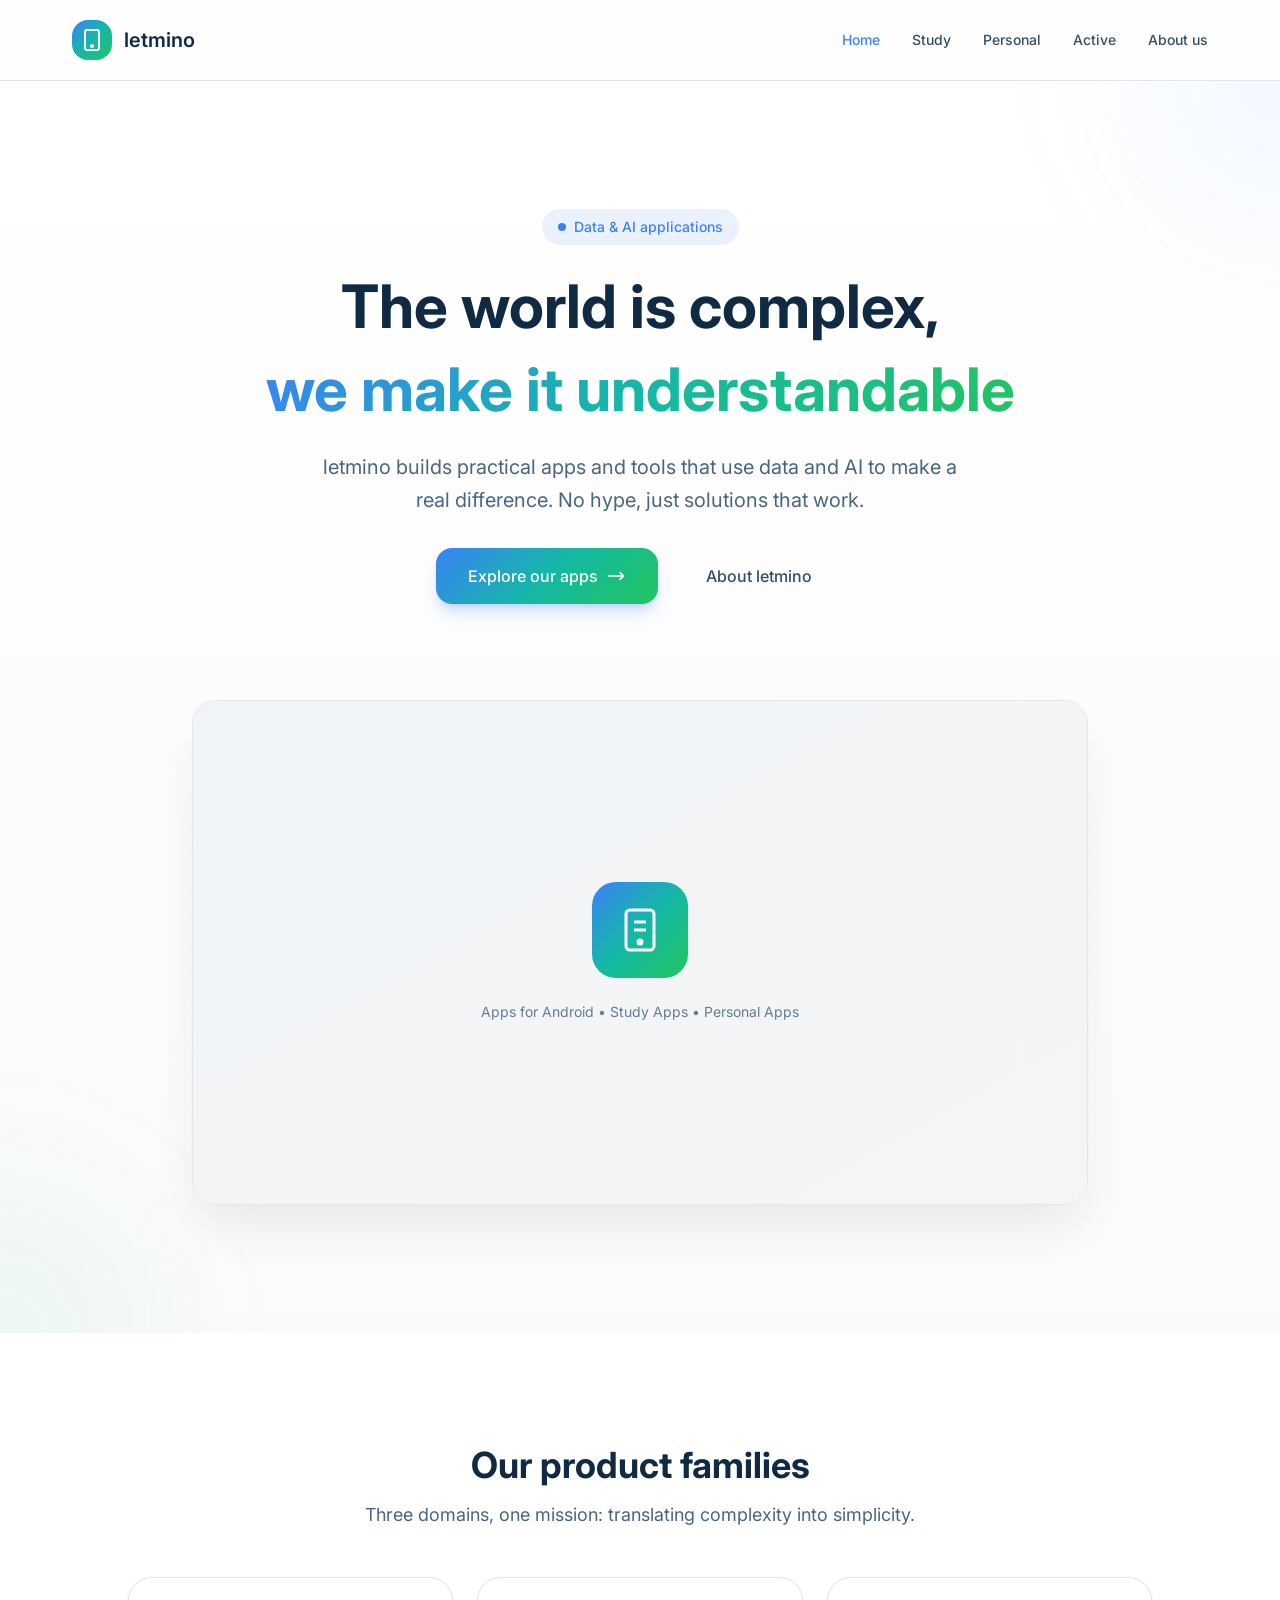
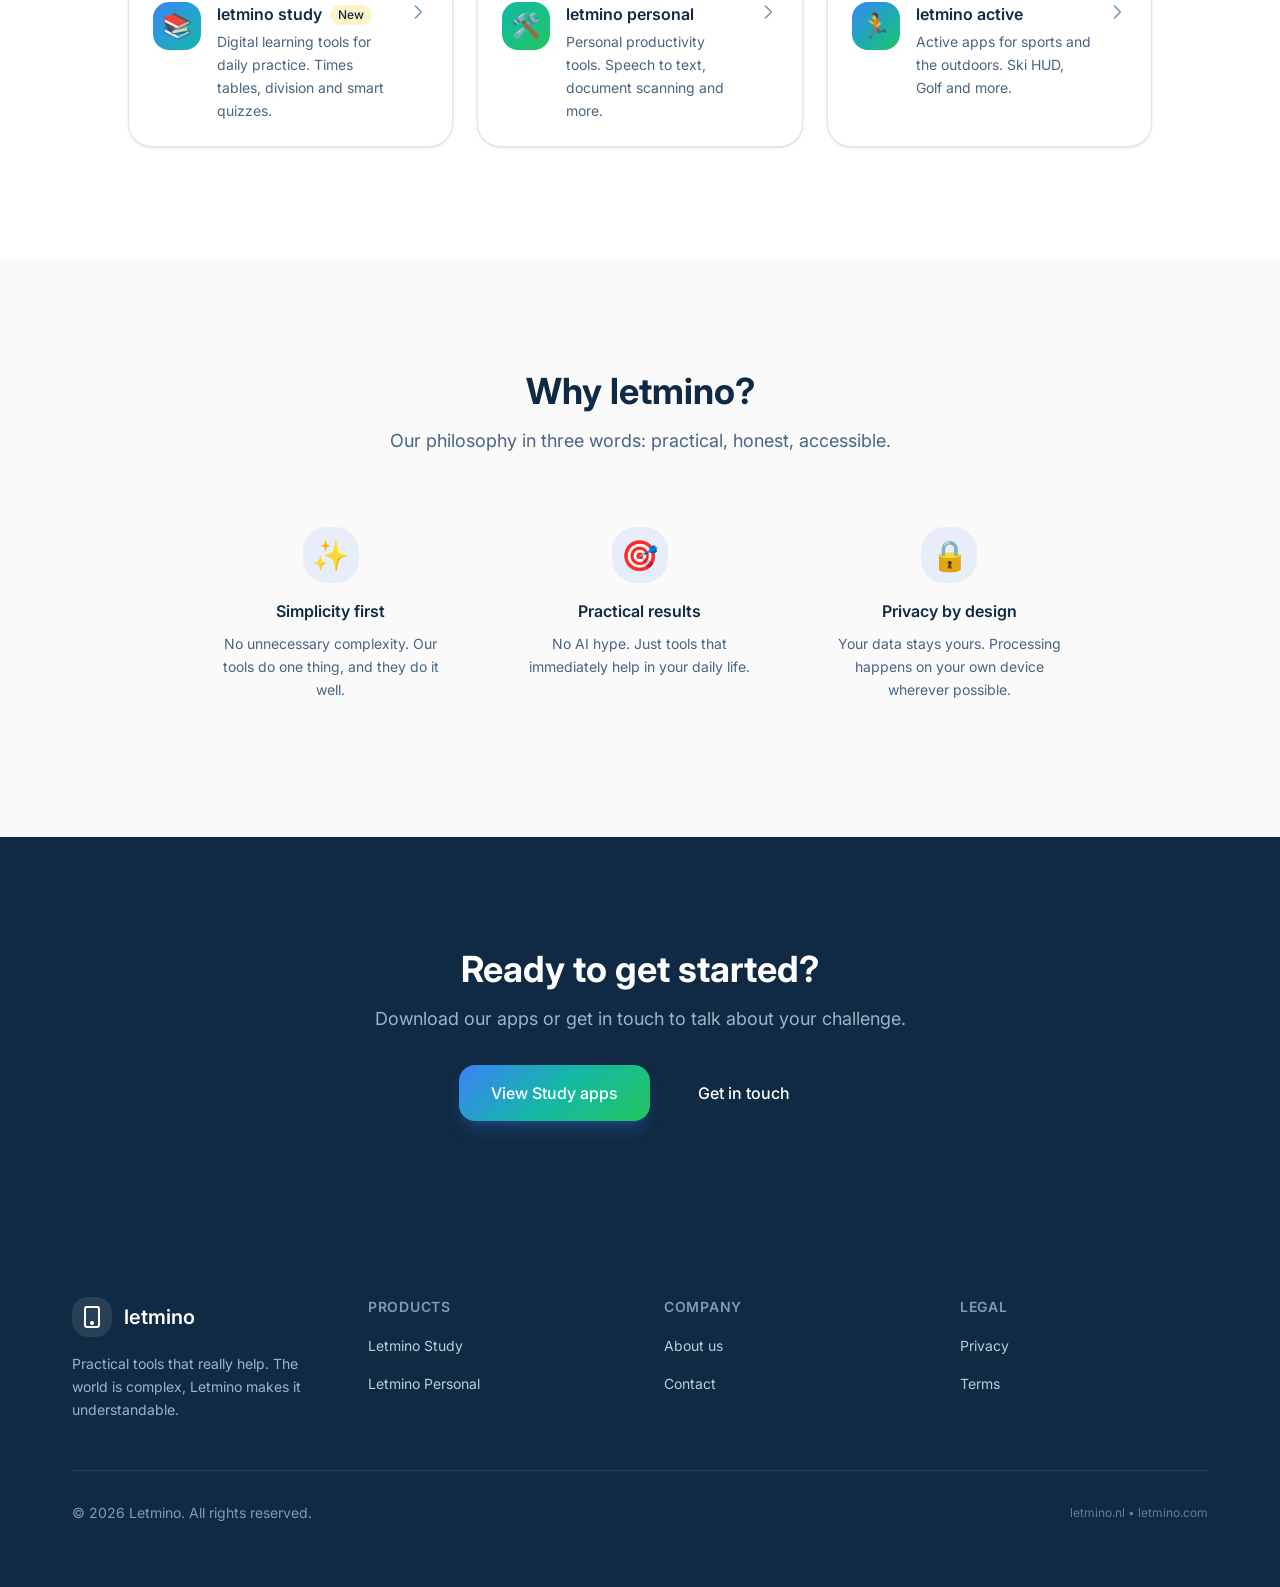
==== index.html @ ab0f2f7f "deploy: leensen/letmino_website_source@72ce4b20429590dd61e75087311b388561ba85cf" ====
<!DOCTYPE html><html lang="en"> <head><meta charset="UTF-8"><meta name="viewport" content="width=device-width, initial-scale=1.0"><link rel="icon" type="image/svg+xml" href="/favicon.svg"><link rel="canonical" href="http://www.letmino.com/"><!-- Taalvarianten: dezelfde paden bestaan op beide domeinen --><link rel="alternate" hreflang="nl" href="http://www.letmino.nl/"><link rel="alternate" hreflang="en" href="http://www.letmino.com/"><link rel="alternate" hreflang="x-default" href="http://www.letmino.com/"><!-- Primary Meta Tags --><title>Practical tools that really help | Letmino</title><meta name="title" content="Practical tools that really help | Letmino"><meta name="description" content="Letmino - Practical tools that really help. AI-powered apps."><!-- Open Graph / Facebook --><meta property="og:type" content="website"><meta property="og:url" content="http://www.letmino.com/"><meta property="og:title" content="Practical tools that really help | Letmino"><meta property="og:description" content="Letmino - Practical tools that really help. AI-powered apps."><!-- Twitter --><meta property="twitter:card" content="summary_large_image"><meta property="twitter:url" content="http://www.letmino.com/"><meta property="twitter:title" content="Practical tools that really help | Letmino"><meta property="twitter:description" content="Letmino - Practical tools that really help. AI-powered apps."><!-- Fonts --><link rel="preconnect" href="https://fonts.googleapis.com"><link rel="preconnect" href="https://fonts.gstatic.com" crossorigin><link href="https://fonts.googleapis.com/css2?family=Inter:wght@400;500;600;700&family=Plus+Jakarta+Sans:wght@500;600;700;800&display=swap" rel="stylesheet"><meta name="generator" content="Astro v5.16.7"><link rel="stylesheet" href="/_astro/about.BSc8B22b.css"></head> <body class="min-h-screen flex flex-col"> <header class="sticky top-0 z-50 bg-white/80 backdrop-blur-lg border-b border-neutral-200"> <div class="container-custom"> <nav class="flex items-center justify-between h-16 md:h-20"> <!-- Logo --> <a href="/" class="flex items-center gap-3 group"> <div class="w-10 h-10 rounded-xl bg-gradient-brand flex items-center justify-center"> <svg viewBox="0 0 24 24" class="w-6 h-6 text-white" fill="none" stroke="currentColor" stroke-width="2"> <rect x="5" y="2" width="14" height="20" rx="2"></rect> <circle cx="12" cy="18" r="1" fill="currentColor"></circle> </svg> </div> <span class="text-xl font-semibold text-navy-900 group-hover:text-accent-blue transition-colors">
letmino
</span> </a> <!-- Desktop Navigation --> <div class="hidden md:flex items-center gap-8"> <a href="/" class="text-sm font-medium transition-colors hover:text-accent-blue text-accent-blue"> Home </a><a href="/study" class="text-sm font-medium transition-colors hover:text-accent-blue text-navy-700"> Study </a><a href="/personal" class="text-sm font-medium transition-colors hover:text-accent-blue text-navy-700"> Personal </a><a href="/active" class="text-sm font-medium transition-colors hover:text-accent-blue text-navy-700"> Active </a><a href="/about" class="text-sm font-medium transition-colors hover:text-accent-blue text-navy-700"> About us </a> </div> <!-- Mobile Menu Button --> <button id="mobile-menu-btn" class="md:hidden p-2 rounded-lg hover:bg-neutral-100 transition-colors" aria-label="Open menu"> <svg class="w-6 h-6 text-navy-900" fill="none" stroke="currentColor" viewBox="0 0 24 24"> <path stroke-linecap="round" stroke-linejoin="round" stroke-width="2" d="M4 6h16M4 12h16M4 18h16"></path> </svg> </button> </nav> </div> <!-- Mobile Menu --> <div id="mobile-menu" class="hidden md:hidden border-t border-neutral-200 bg-white"> <div class="container-custom py-4 space-y-2"> <a href="/" class="block px-4 py-2 rounded-lg text-sm font-medium transition-colors hover:bg-neutral-100 text-accent-blue bg-accent-blue/5"> Home </a><a href="/study" class="block px-4 py-2 rounded-lg text-sm font-medium transition-colors hover:bg-neutral-100 text-navy-700"> Study </a><a href="/personal" class="block px-4 py-2 rounded-lg text-sm font-medium transition-colors hover:bg-neutral-100 text-navy-700"> Personal </a><a href="/active" class="block px-4 py-2 rounded-lg text-sm font-medium transition-colors hover:bg-neutral-100 text-navy-700"> Active </a><a href="/about" class="block px-4 py-2 rounded-lg text-sm font-medium transition-colors hover:bg-neutral-100 text-navy-700"> About us </a> </div> </div> </header> <script type="module">const e=document.getElementById("mobile-menu-btn"),n=document.getElementById("mobile-menu");e?.addEventListener("click",()=>{n?.classList.toggle("hidden")});</script> <main class="flex-1">   <section class="relative overflow-hidden bg-gradient-to-b from-white to-neutral-50"> <!-- Background decoration --> <div class="absolute inset-0 overflow-hidden"> <div class="absolute -top-40 -right-40 w-80 h-80 bg-accent-blue/5 rounded-full blur-3xl"></div> <div class="absolute -bottom-40 -left-40 w-80 h-80 bg-accent-green/5 rounded-full blur-3xl"></div> </div> <div class="container-custom relative py-20 md:py-32"> <div class="max-w-3xl mx-auto text-center"> <!-- Tagline --> <div class="inline-flex items-center gap-2 px-4 py-2 rounded-full bg-accent-blue/10 text-accent-blue text-sm font-medium mb-6"> <span class="w-2 h-2 rounded-full bg-accent-blue animate-pulse"></span> Data &amp; AI applications </div> <!-- Heading --> <h1 class="text-4xl md:text-5xl lg:text-6xl font-bold text-navy-900 mb-6 leading-tight"> The world is complex, <span class="text-gradient block mt-2">we make it understandable</span> </h1> <!-- Subheading --> <p class="text-lg md:text-xl text-navy-600 mb-8 max-w-2xl mx-auto leading-relaxed"> letmino builds practical apps and tools that use data and AI to make a real difference. No hype, just solutions that work. </p> <!-- CTA Buttons --> <div class="flex flex-col sm:flex-row items-center justify-center gap-4"> <a href="/study" class="inline-flex items-center justify-center font-medium rounded-xl transition-all duration-200 focus:outline-none focus:ring-2 focus:ring-offset-2 bg-gradient-brand text-white hover:opacity-90 focus:ring-accent-blue shadow-lg shadow-accent-blue/25 px-8 py-4 text-base gap-2 ">Explore our apps<svg class="w-5 h-5" fill="none" stroke="currentColor" viewBox="0 0 24 24"> <path stroke-linecap="round" stroke-linejoin="round" stroke-width="2" d="M17 8l4 4m0 0l-4 4m4-4H3"></path> </svg> </a> <a href="/about" class="inline-flex items-center justify-center font-medium rounded-xl transition-all duration-200 focus:outline-none focus:ring-2 focus:ring-offset-2 bg-transparent text-navy-700 hover:bg-neutral-100 focus:ring-navy-500 px-8 py-4 text-base gap-2 ">About letmino</a> </div> </div> <!-- Hero Visual --> <div class="mt-16 md:mt-24 max-w-4xl mx-auto"> <div class="relative bg-white rounded-3xl shadow-2xl shadow-navy-900/10 border border-neutral-200 overflow-hidden"> <div class="aspect-video bg-gradient-to-br from-navy-50 to-neutral-100 flex items-center justify-center"> <!-- Placeholder for hero image/animation --> <div class="text-center p-8"> <div class="w-24 h-24 mx-auto mb-6 rounded-3xl bg-gradient-brand flex items-center justify-center"> <svg viewBox="0 0 24 24" class="w-12 h-12 text-white" fill="none" stroke="currentColor" stroke-width="1.5"> <rect x="5" y="2" width="14" height="20" rx="2"></rect> <circle cx="12" cy="18" r="1" fill="currentColor"></circle> <path d="M9 8h6M9 12h6"></path> </svg> </div> <p class="text-navy-500 text-sm"> Apps for Android • Study Apps • Personal Apps </p> </div> </div> </div> </div> </div> </section>  <section class="py-20 md:py-28 bg-white"> <div class="container-custom"> <div class="text-center mb-12"> <h2 class="text-3xl md:text-4xl font-bold text-navy-900 mb-4"> Our product families </h2> <p class="text-lg text-navy-600 max-w-2xl mx-auto"> Three domains, one mission: translating complexity into simplicity. </p> </div> <div class="grid md:grid-cols-3 gap-6 max-w-5xl mx-auto"> <a href="/study" class="group block bg-white rounded-2xl p-6 shadow-sm border border-neutral-200 card-hover"> <div class="flex items-start gap-4"> <div class="w-12 h-12 rounded-xl bg-gradient-to-br from-accent-blue to-accent-teal flex items-center justify-center flex-shrink-0"> <span class="text-2xl">📚</span> </div> <div class="flex-1 min-w-0"> <div class="flex items-center gap-2 mb-1"> <h3 class="font-semibold text-navy-900 group-hover:text-accent-blue transition-colors"> letmino study </h3> <span class="px-2 py-0.5 text-xs font-medium rounded-full bg-warm-100 text-warm-600"> New </span> </div> <p class="text-sm text-navy-600 leading-relaxed"> Digital learning tools for daily practice. Times tables, division and smart quizzes. </p> </div> <svg class="w-5 h-5 text-navy-400 group-hover:text-accent-blue group-hover:translate-x-1 transition-all flex-shrink-0" fill="none" stroke="currentColor" viewBox="0 0 24 24"> <path stroke-linecap="round" stroke-linejoin="round" stroke-width="2" d="M9 5l7 7-7 7"></path> </svg> </div> </a><a href="/personal" class="group block bg-white rounded-2xl p-6 shadow-sm border border-neutral-200 card-hover"> <div class="flex items-start gap-4"> <div class="w-12 h-12 rounded-xl bg-gradient-to-br from-accent-teal to-accent-green flex items-center justify-center flex-shrink-0"> <span class="text-2xl">🛠️</span> </div> <div class="flex-1 min-w-0"> <div class="flex items-center gap-2 mb-1"> <h3 class="font-semibold text-navy-900 group-hover:text-accent-blue transition-colors"> letmino personal </h3>  </div> <p class="text-sm text-navy-600 leading-relaxed"> Personal productivity tools. Speech to text, document scanning and more. </p> </div> <svg class="w-5 h-5 text-navy-400 group-hover:text-accent-blue group-hover:translate-x-1 transition-all flex-shrink-0" fill="none" stroke="currentColor" viewBox="0 0 24 24"> <path stroke-linecap="round" stroke-linejoin="round" stroke-width="2" d="M9 5l7 7-7 7"></path> </svg> </div> </a><a href="/active" class="group block bg-white rounded-2xl p-6 shadow-sm border border-neutral-200 card-hover"> <div class="flex items-start gap-4"> <div class="w-12 h-12 rounded-xl bg-gradient-to-br from-accent-blue to-accent-green flex items-center justify-center flex-shrink-0"> <span class="text-2xl">🏃</span> </div> <div class="flex-1 min-w-0"> <div class="flex items-center gap-2 mb-1"> <h3 class="font-semibold text-navy-900 group-hover:text-accent-blue transition-colors"> letmino active </h3>  </div> <p class="text-sm text-navy-600 leading-relaxed"> Active apps for sports and the outdoors. Ski HUD, Golf and more. </p> </div> <svg class="w-5 h-5 text-navy-400 group-hover:text-accent-blue group-hover:translate-x-1 transition-all flex-shrink-0" fill="none" stroke="currentColor" viewBox="0 0 24 24"> <path stroke-linecap="round" stroke-linejoin="round" stroke-width="2" d="M9 5l7 7-7 7"></path> </svg> </div> </a> </div> </div> </section>  <section class="py-20 md:py-28 bg-neutral-50"> <div class="container-custom"> <div class="text-center mb-12"> <h2 class="text-3xl md:text-4xl font-bold text-navy-900 mb-4"> Why letmino? </h2> <p class="text-lg text-navy-600 max-w-2xl mx-auto"> Our philosophy in three words: practical, honest, accessible. </p> </div> <div class="grid md:grid-cols-3 gap-8 max-w-4xl mx-auto"> <div class="text-center p-6"> <div class="w-14 h-14 mx-auto mb-4 rounded-2xl bg-accent-blue/10 flex items-center justify-center"> <span class="text-3xl">✨</span> </div> <h3 class="font-semibold text-navy-900 mb-2">Simplicity first</h3> <p class="text-sm text-navy-600 leading-relaxed">No unnecessary complexity. Our tools do one thing, and they do it well.</p> </div><div class="text-center p-6"> <div class="w-14 h-14 mx-auto mb-4 rounded-2xl bg-accent-blue/10 flex items-center justify-center"> <span class="text-3xl">🎯</span> </div> <h3 class="font-semibold text-navy-900 mb-2">Practical results</h3> <p class="text-sm text-navy-600 leading-relaxed">No AI hype. Just tools that immediately help in your daily life.</p> </div><div class="text-center p-6"> <div class="w-14 h-14 mx-auto mb-4 rounded-2xl bg-accent-blue/10 flex items-center justify-center"> <span class="text-3xl">🔒</span> </div> <h3 class="font-semibold text-navy-900 mb-2">Privacy by design</h3> <p class="text-sm text-navy-600 leading-relaxed">Your data stays yours. Processing happens on your own device wherever possible.</p> </div> </div> </div> </section>  <section class="py-20 md:py-28 bg-navy-900"> <div class="container-custom text-center"> <h2 class="text-3xl md:text-4xl font-bold text-white mb-4"> Ready to get started? </h2> <p class="text-lg text-navy-300 mb-8 max-w-xl mx-auto"> Download our apps or get in touch to talk about your challenge. </p> <div class="flex flex-col sm:flex-row items-center justify-center gap-4"> <a href="/study" class="inline-flex items-center justify-center font-medium rounded-xl transition-all duration-200 focus:outline-none focus:ring-2 focus:ring-offset-2 bg-gradient-brand text-white hover:opacity-90 focus:ring-accent-blue shadow-lg shadow-accent-blue/25 px-8 py-4 text-base gap-2 ">View Study apps</a> <a href="/contact" class="inline-flex items-center justify-center font-medium rounded-xl transition-all duration-200 focus:outline-none focus:ring-2 focus:ring-offset-2 bg-transparent text-navy-700 hover:bg-neutral-100 focus:ring-navy-500 px-8 py-4 text-base gap-2 text-white hover:bg-white/10">Get in touch</a> </div> </div> </section>  </main> <footer class="bg-navy-900 text-white mt-auto"> <div class="container-custom py-16"> <div class="grid grid-cols-1 md:grid-cols-2 lg:grid-cols-4 gap-12"> <!-- Brand --> <div class="lg:col-span-1"> <a href="/" class="flex items-center gap-3 mb-4"> <div class="w-10 h-10 rounded-xl bg-white/10 flex items-center justify-center"> <svg viewBox="0 0 24 24" class="w-6 h-6 text-white" fill="none" stroke="currentColor" stroke-width="2"> <rect x="5" y="2" width="14" height="20" rx="2"></rect> <circle cx="12" cy="18" r="1" fill="currentColor"></circle> </svg> </div> <span class="text-xl font-semibold">letmino</span> </a> <p class="text-navy-300 text-sm leading-relaxed"> Practical tools that really help. The world is complex, Letmino makes it understandable. </p> </div> <!-- Products --> <div> <h3 class="font-semibold text-sm uppercase tracking-wider text-navy-400 mb-4"> Products </h3> <ul class="space-y-3"> <li> <a href="/study" class="text-navy-200 hover:text-white transition-colors text-sm"> Letmino Study </a> </li><li> <a href="/personal" class="text-navy-200 hover:text-white transition-colors text-sm"> Letmino Personal </a> </li> </ul> </div> <!-- Company --> <div> <h3 class="font-semibold text-sm uppercase tracking-wider text-navy-400 mb-4"> Company </h3> <ul class="space-y-3"> <li> <a href="/about" class="text-navy-200 hover:text-white transition-colors text-sm"> About us </a> </li><li> <a href="/contact" class="text-navy-200 hover:text-white transition-colors text-sm"> Contact </a> </li> </ul> </div> <!-- Legal --> <div> <h3 class="font-semibold text-sm uppercase tracking-wider text-navy-400 mb-4"> Legal </h3> <ul class="space-y-3"> <li> <a href="/privacy" class="text-navy-200 hover:text-white transition-colors text-sm"> Privacy </a> </li><li> <a href="/terms" class="text-navy-200 hover:text-white transition-colors text-sm"> Terms </a> </li> </ul> </div> </div> <!-- Bottom Bar --> <div class="mt-12 pt-8 border-t border-navy-800 flex flex-col md:flex-row justify-between items-center gap-4"> <p class="text-navy-400 text-sm">
© 2026 Letmino. All rights reserved. </p> <div class="flex items-center gap-4"> <span class="text-navy-500 text-xs">
letmino.nl • letmino.com
</span> </div> </div> </div> </footer> </body></html>
---- _astro/about.BSc8B22b.css ----
/*! tailwindcss v4.1.18 | MIT License | https://tailwindcss.com */@layer properties{@supports (((-webkit-hyphens:none)) and (not (margin-trim:inline))) or ((-moz-orient:inline) and (not (color:rgb(from red r g b)))){*,:before,:after,::backdrop{--tw-translate-x:0;--tw-translate-y:0;--tw-translate-z:0;--tw-space-y-reverse:0;--tw-border-style:solid;--tw-gradient-position:initial;--tw-gradient-from:#0000;--tw-gradient-via:#0000;--tw-gradient-to:#0000;--tw-gradient-stops:initial;--tw-gradient-via-stops:initial;--tw-gradient-from-position:0%;--tw-gradient-via-position:50%;--tw-gradient-to-position:100%;--tw-leading:initial;--tw-font-weight:initial;--tw-tracking:initial;--tw-shadow:0 0 #0000;--tw-shadow-color:initial;--tw-shadow-alpha:100%;--tw-inset-shadow:0 0 #0000;--tw-inset-shadow-color:initial;--tw-inset-shadow-alpha:100%;--tw-ring-color:initial;--tw-ring-shadow:0 0 #0000;--tw-inset-ring-color:initial;--tw-inset-ring-shadow:0 0 #0000;--tw-ring-inset:initial;--tw-ring-offset-width:0px;--tw-ring-offset-color:#fff;--tw-ring-offset-shadow:0 0 #0000;--tw-blur:initial;--tw-brightness:initial;--tw-contrast:initial;--tw-grayscale:initial;--tw-hue-rotate:initial;--tw-invert:initial;--tw-opacity:initial;--tw-saturate:initial;--tw-sepia:initial;--tw-drop-shadow:initial;--tw-drop-shadow-color:initial;--tw-drop-shadow-alpha:100%;--tw-drop-shadow-size:initial;--tw-backdrop-blur:initial;--tw-backdrop-brightness:initial;--tw-backdrop-contrast:initial;--tw-backdrop-grayscale:initial;--tw-backdrop-hue-rotate:initial;--tw-backdrop-invert:initial;--tw-backdrop-opacity:initial;--tw-backdrop-saturate:initial;--tw-backdrop-sepia:initial;--tw-duration:initial;--tw-scale-x:1;--tw-scale-y:1;--tw-scale-z:1}}}@layer theme{:root,:host{--font-sans:ui-sans-serif,system-ui,sans-serif,"Apple Color Emoji","Segoe UI Emoji","Segoe UI Symbol","Noto Color Emoji";--font-mono:ui-monospace,SFMono-Regular,Menlo,Monaco,Consolas,"Liberation Mono","Courier New",monospace;--color-green-100:oklch(96.2% .044 156.743);--color-green-500:oklch(72.3% .219 149.579);--color-green-700:oklch(52.7% .154 150.069);--color-purple-500:oklch(62.7% .265 303.9);--color-pink-500:oklch(65.6% .241 354.308);--color-neutral-50:#fafafa;--color-neutral-100:#f5f5f5;--color-neutral-200:#e5e5e5;--color-neutral-400:#a3a3a3;--color-neutral-600:#525252;--color-white:#fff;--spacing:.25rem;--container-xl:36rem;--container-2xl:42rem;--container-3xl:48rem;--container-4xl:56rem;--container-5xl:64rem;--text-xs:.75rem;--text-xs--line-height:calc(1/.75);--text-sm:.875rem;--text-sm--line-height:calc(1.25/.875);--text-base:1rem;--text-base--line-height: 1.5 ;--text-lg:1.125rem;--text-lg--line-height:calc(1.75/1.125);--text-xl:1.25rem;--text-xl--line-height:calc(1.75/1.25);--text-2xl:1.5rem;--text-2xl--line-height:calc(2/1.5);--text-3xl:1.875rem;--text-3xl--line-height: 1.2 ;--text-4xl:2.25rem;--text-4xl--line-height:calc(2.5/2.25);--text-5xl:3rem;--text-5xl--line-height:1;--text-6xl:3.75rem;--text-6xl--line-height:1;--font-weight-medium:500;--font-weight-semibold:600;--font-weight-bold:700;--tracking-wider:.05em;--leading-tight:1.25;--leading-relaxed:1.625;--radius-lg:.75rem;--radius-xl:1rem;--radius-2xl:1.5rem;--radius-3xl:1.5rem;--animate-pulse:pulse 2s cubic-bezier(.4,0,.6,1)infinite;--blur-sm:8px;--blur-lg:16px;--blur-3xl:64px;--aspect-video:16/9;--default-transition-duration:.15s;--default-transition-timing-function:cubic-bezier(.4,0,.2,1);--default-font-family:var(--font-sans);--default-mono-font-family:var(--font-mono);--color-navy-50:#f0f4f8;--color-navy-100:#d9e2ec;--color-navy-200:#bcccdc;--color-navy-300:#9fb3c8;--color-navy-400:#829ab1;--color-navy-500:#627d98;--color-navy-600:#486581;--color-navy-700:#334e68;--color-navy-800:#243b53;--color-navy-900:#102a43;--color-accent-blue:#3b82f6;--color-accent-teal:#14b8a6;--color-accent-green:#22c55e;--color-warm-100:#fef3c7;--color-warm-400:#fbbf24;--color-warm-500:#f59e0b;--font-family-sans:"Inter",-apple-system,BlinkMacSystemFont,"Segoe UI",Roboto,sans-serif;--radius-full:9999px}}@layer base{*,:after,:before,::backdrop{box-sizing:border-box;border:0 solid;margin:0;padding:0}::file-selector-button{box-sizing:border-box;border:0 solid;margin:0;padding:0}html,:host{-webkit-text-size-adjust:100%;tab-size:4;line-height:1.5;font-family:var(--default-font-family,ui-sans-serif,system-ui,sans-serif,"Apple Color Emoji","Segoe UI Emoji","Segoe UI Symbol","Noto Color Emoji");font-feature-settings:var(--default-font-feature-settings,normal);font-variation-settings:var(--default-font-variation-settings,normal);-webkit-tap-highlight-color:transparent}hr{height:0;color:inherit;border-top-width:1px}abbr:where([title]){-webkit-text-decoration:underline dotted;text-decoration:underline dotted}h1,h2,h3,h4,h5,h6{font-size:inherit;font-weight:inherit}a{color:inherit;-webkit-text-decoration:inherit;text-decoration:inherit}b,strong{font-weight:bolder}code,kbd,samp,pre{font-family:var(--default-mono-font-family,ui-monospace,SFMono-Regular,Menlo,Monaco,Consolas,"Liberation Mono","Courier New",monospace);font-feature-settings:var(--default-mono-font-feature-settings,normal);font-variation-settings:var(--default-mono-font-variation-settings,normal);font-size:1em}small{font-size:80%}sub,sup{vertical-align:baseline;font-size:75%;line-height:0;position:relative}sub{bottom:-.25em}sup{top:-.5em}table{text-indent:0;border-color:inherit;border-collapse:collapse}:-moz-focusring{outline:auto}progress{vertical-align:baseline}summary{display:list-item}ol,ul,menu{list-style:none}img,svg,video,canvas,audio,iframe,embed,object{vertical-align:middle;display:block}img,video{max-width:100%;height:auto}button,input,select,optgroup,textarea{font:inherit;font-feature-settings:inherit;font-variation-settings:inherit;letter-spacing:inherit;color:inherit;opacity:1;background-color:#0000;border-radius:0}::file-selector-button{font:inherit;font-feature-settings:inherit;font-variation-settings:inherit;letter-spacing:inherit;color:inherit;opacity:1;background-color:#0000;border-radius:0}:where(select:is([multiple],[size])) optgroup{font-weight:bolder}:where(select:is([multiple],[size])) optgroup option{padding-inline-start:20px}::file-selector-button{margin-inline-end:4px}::placeholder{opacity:1}@supports (not ((-webkit-appearance:-apple-pay-button))) or (contain-intrinsic-size:1px){::placeholder{color:currentColor}@supports (color:color-mix(in lab,red,red)){::placeholder{color:color-mix(in oklab,currentcolor 50%,transparent)}}}textarea{resize:vertical}::-webkit-search-decoration{-webkit-appearance:none}::-webkit-date-and-time-value{min-height:1lh;text-align:inherit}::-webkit-datetime-edit{display:inline-flex}::-webkit-datetime-edit-fields-wrapper{padding:0}::-webkit-datetime-edit{padding-block:0}::-webkit-datetime-edit-year-field{padding-block:0}::-webkit-datetime-edit-month-field{padding-block:0}::-webkit-datetime-edit-day-field{padding-block:0}::-webkit-datetime-edit-hour-field{padding-block:0}::-webkit-datetime-edit-minute-field{padding-block:0}::-webkit-datetime-edit-second-field{padding-block:0}::-webkit-datetime-edit-millisecond-field{padding-block:0}::-webkit-datetime-edit-meridiem-field{padding-block:0}::-webkit-calendar-picker-indicator{line-height:1}:-moz-ui-invalid{box-shadow:none}button,input:where([type=button],[type=reset],[type=submit]){appearance:button}::file-selector-button{appearance:button}::-webkit-inner-spin-button{height:auto}::-webkit-outer-spin-button{height:auto}[hidden]:where(:not([hidden=until-found])){display:none!important}}@layer components;@layer utilities{.absolute{position:absolute}.relative{position:relative}.static{position:static}.sticky{position:sticky}.inset-0{inset:calc(var(--spacing)*0)}.-top-40{top:calc(var(--spacing)*-40)}.top-0{top:calc(var(--spacing)*0)}.-right-40{right:calc(var(--spacing)*-40)}.right-0{right:calc(var(--spacing)*0)}.-bottom-40{bottom:calc(var(--spacing)*-40)}.-left-40{left:calc(var(--spacing)*-40)}.z-50{z-index:50}.mx-auto{margin-inline:auto}.my-8{margin-block:calc(var(--spacing)*8)}.mt-0\.5{margin-top:calc(var(--spacing)*.5)}.mt-2{margin-top:calc(var(--spacing)*2)}.mt-4{margin-top:calc(var(--spacing)*4)}.mt-6{margin-top:calc(var(--spacing)*6)}.mt-8{margin-top:calc(var(--spacing)*8)}.mt-12{margin-top:calc(var(--spacing)*12)}.mt-16{margin-top:calc(var(--spacing)*16)}.mt-auto{margin-top:auto}.mb-1{margin-bottom:calc(var(--spacing)*1)}.mb-2{margin-bottom:calc(var(--spacing)*2)}.mb-3{margin-bottom:calc(var(--spacing)*3)}.mb-4{margin-bottom:calc(var(--spacing)*4)}.mb-6{margin-bottom:calc(var(--spacing)*6)}.mb-8{margin-bottom:calc(var(--spacing)*8)}.mb-12{margin-bottom:calc(var(--spacing)*12)}.mb-16{margin-bottom:calc(var(--spacing)*16)}.block{display:block}.flex{display:flex}.grid{display:grid}.hidden{display:none}.inline{display:inline}.inline-flex{display:inline-flex}.aspect-video{aspect-ratio:var(--aspect-video)}.h-1\.5{height:calc(var(--spacing)*1.5)}.h-2{height:calc(var(--spacing)*2)}.h-5{height:calc(var(--spacing)*5)}.h-6{height:calc(var(--spacing)*6)}.h-10{height:calc(var(--spacing)*10)}.h-12{height:calc(var(--spacing)*12)}.h-14{height:calc(var(--spacing)*14)}.h-16{height:calc(var(--spacing)*16)}.h-24{height:calc(var(--spacing)*24)}.h-80{height:calc(var(--spacing)*80)}.h-full{height:100%}.min-h-screen{min-height:100vh}.w-0\.5{width:calc(var(--spacing)*.5)}.w-1\.5{width:calc(var(--spacing)*1.5)}.w-1\/2{width:50%}.w-2{width:calc(var(--spacing)*2)}.w-5{width:calc(var(--spacing)*5)}.w-6{width:calc(var(--spacing)*6)}.w-10{width:calc(var(--spacing)*10)}.w-12{width:calc(var(--spacing)*12)}.w-14{width:calc(var(--spacing)*14)}.w-16{width:calc(var(--spacing)*16)}.w-24{width:calc(var(--spacing)*24)}.w-80{width:calc(var(--spacing)*80)}.w-full{width:100%}.max-w-2xl{max-width:var(--container-2xl)}.max-w-3xl{max-width:var(--container-3xl)}.max-w-4xl{max-width:var(--container-4xl)}.max-w-5xl{max-width:var(--container-5xl)}.max-w-xl{max-width:var(--container-xl)}.min-w-0{min-width:calc(var(--spacing)*0)}.flex-1{flex:1}.flex-shrink-0{flex-shrink:0}.translate-x-1\/2{--tw-translate-x: 50% ;translate:var(--tw-translate-x)var(--tw-translate-y)}.animate-pulse{animation:var(--animate-pulse)}.cursor-pointer{cursor:pointer}.list-disc{list-style-type:disc}.list-none{list-style-type:none}.grid-cols-1{grid-template-columns:repeat(1,minmax(0,1fr))}.flex-col{flex-direction:column}.flex-wrap{flex-wrap:wrap}.items-center{align-items:center}.items-start{align-items:flex-start}.justify-between{justify-content:space-between}.justify-center{justify-content:center}.gap-1\.5{gap:calc(var(--spacing)*1.5)}.gap-2{gap:calc(var(--spacing)*2)}.gap-3{gap:calc(var(--spacing)*3)}.gap-4{gap:calc(var(--spacing)*4)}.gap-6{gap:calc(var(--spacing)*6)}.gap-8{gap:calc(var(--spacing)*8)}.gap-12{gap:calc(var(--spacing)*12)}:where(.space-y-2>:not(:last-child)){--tw-space-y-reverse:0;margin-block-start:calc(calc(var(--spacing)*2)*var(--tw-space-y-reverse));margin-block-end:calc(calc(var(--spacing)*2)*calc(1 - var(--tw-space-y-reverse)))}:where(.space-y-3>:not(:last-child)){--tw-space-y-reverse:0;margin-block-start:calc(calc(var(--spacing)*3)*var(--tw-space-y-reverse));margin-block-end:calc(calc(var(--spacing)*3)*calc(1 - var(--tw-space-y-reverse)))}:where(.space-y-4>:not(:last-child)){--tw-space-y-reverse:0;margin-block-start:calc(calc(var(--spacing)*4)*var(--tw-space-y-reverse));margin-block-end:calc(calc(var(--spacing)*4)*calc(1 - var(--tw-space-y-reverse)))}:where(.space-y-8>:not(:last-child)){--tw-space-y-reverse:0;margin-block-start:calc(calc(var(--spacing)*8)*var(--tw-space-y-reverse));margin-block-end:calc(calc(var(--spacing)*8)*calc(1 - var(--tw-space-y-reverse)))}.overflow-hidden{overflow:hidden}.rounded-2xl{border-radius:var(--radius-2xl)}.rounded-3xl{border-radius:var(--radius-3xl)}.rounded-full{border-radius:var(--radius-full)}.rounded-lg{border-radius:var(--radius-lg)}.rounded-xl{border-radius:var(--radius-xl)}.border{border-style:var(--tw-border-style);border-width:1px}.border-t{border-top-style:var(--tw-border-style);border-top-width:1px}.border-b{border-bottom-style:var(--tw-border-style);border-bottom-width:1px}.border-l-4{border-left-style:var(--tw-border-style);border-left-width:4px}.border-accent-blue{border-color:var(--color-accent-blue)}.border-navy-700{border-color:var(--color-navy-700)}.border-navy-800{border-color:var(--color-navy-800)}.border-neutral-200{border-color:var(--color-neutral-200)}.bg-accent-blue{background-color:var(--color-accent-blue)}.bg-accent-blue\/5{background-color:#3b82f60d}@supports (color:color-mix(in lab,red,red)){.bg-accent-blue\/5{background-color:color-mix(in oklab,var(--color-accent-blue)5%,transparent)}}.bg-accent-blue\/10{background-color:#3b82f61a}@supports (color:color-mix(in lab,red,red)){.bg-accent-blue\/10{background-color:color-mix(in oklab,var(--color-accent-blue)10%,transparent)}}.bg-accent-green\/5{background-color:#22c55e0d}@supports (color:color-mix(in lab,red,red)){.bg-accent-green\/5{background-color:color-mix(in oklab,var(--color-accent-green)5%,transparent)}}.bg-accent-green\/10{background-color:#22c55e1a}@supports (color:color-mix(in lab,red,red)){.bg-accent-green\/10{background-color:color-mix(in oklab,var(--color-accent-green)10%,transparent)}}.bg-accent-teal\/10{background-color:#14b8a61a}@supports (color:color-mix(in lab,red,red)){.bg-accent-teal\/10{background-color:color-mix(in oklab,var(--color-accent-teal)10%,transparent)}}.bg-green-100{background-color:var(--color-green-100)}.bg-green-500{background-color:var(--color-green-500)}.bg-navy-50{background-color:var(--color-navy-50)}.bg-navy-300{background-color:var(--color-navy-300)}.bg-navy-700{background-color:var(--color-navy-700)}.bg-navy-800\/50{background-color:#243b5380}@supports (color:color-mix(in lab,red,red)){.bg-navy-800\/50{background-color:color-mix(in oklab,var(--color-navy-800)50%,transparent)}}.bg-navy-900{background-color:var(--color-navy-900)}.bg-neutral-50{background-color:var(--color-neutral-50)}.bg-neutral-100{background-color:var(--color-neutral-100)}.bg-neutral-200{background-color:var(--color-neutral-200)}.bg-neutral-400{background-color:var(--color-neutral-400)}.bg-transparent{background-color:#0000}.bg-warm-100{background-color:var(--color-warm-100)}.bg-warm-500{background-color:var(--color-warm-500)}.bg-white{background-color:var(--color-white)}.bg-white\/10{background-color:#ffffff1a}@supports (color:color-mix(in lab,red,red)){.bg-white\/10{background-color:color-mix(in oklab,var(--color-white)10%,transparent)}}.bg-white\/80{background-color:#fffc}@supports (color:color-mix(in lab,red,red)){.bg-white\/80{background-color:color-mix(in oklab,var(--color-white)80%,transparent)}}.bg-gradient-to-b{--tw-gradient-position:to bottom in oklab;background-image:linear-gradient(var(--tw-gradient-stops))}.bg-gradient-to-br{--tw-gradient-position:to bottom right in oklab;background-image:linear-gradient(var(--tw-gradient-stops))}.from-accent-blue{--tw-gradient-from:var(--color-accent-blue);--tw-gradient-stops:var(--tw-gradient-via-stops,var(--tw-gradient-position),var(--tw-gradient-from)var(--tw-gradient-from-position),var(--tw-gradient-to)var(--tw-gradient-to-position))}.from-accent-blue\/5{--tw-gradient-from:#3b82f60d}@supports (color:color-mix(in lab,red,red)){.from-accent-blue\/5{--tw-gradient-from:color-mix(in oklab,var(--color-accent-blue)5%,transparent)}}.from-accent-blue\/5{--tw-gradient-stops:var(--tw-gradient-via-stops,var(--tw-gradient-position),var(--tw-gradient-from)var(--tw-gradient-from-position),var(--tw-gradient-to)var(--tw-gradient-to-position))}.from-accent-teal{--tw-gradient-from:var(--color-accent-teal);--tw-gradient-stops:var(--tw-gradient-via-stops,var(--tw-gradient-position),var(--tw-gradient-from)var(--tw-gradient-from-position),var(--tw-gradient-to)var(--tw-gradient-to-position))}.from-accent-teal\/5{--tw-gradient-from:#14b8a60d}@supports (color:color-mix(in lab,red,red)){.from-accent-teal\/5{--tw-gradient-from:color-mix(in oklab,var(--color-accent-teal)5%,transparent)}}.from-accent-teal\/5{--tw-gradient-stops:var(--tw-gradient-via-stops,var(--tw-gradient-position),var(--tw-gradient-from)var(--tw-gradient-from-position),var(--tw-gradient-to)var(--tw-gradient-to-position))}.from-navy-50{--tw-gradient-from:var(--color-navy-50);--tw-gradient-stops:var(--tw-gradient-via-stops,var(--tw-gradient-position),var(--tw-gradient-from)var(--tw-gradient-from-position),var(--tw-gradient-to)var(--tw-gradient-to-position))}.from-navy-900{--tw-gradient-from:var(--color-navy-900);--tw-gradient-stops:var(--tw-gradient-via-stops,var(--tw-gradient-position),var(--tw-gradient-from)var(--tw-gradient-from-position),var(--tw-gradient-to)var(--tw-gradient-to-position))}.from-purple-500{--tw-gradient-from:var(--color-purple-500);--tw-gradient-stops:var(--tw-gradient-via-stops,var(--tw-gradient-position),var(--tw-gradient-from)var(--tw-gradient-from-position),var(--tw-gradient-to)var(--tw-gradient-to-position))}.from-warm-400{--tw-gradient-from:var(--color-warm-400);--tw-gradient-stops:var(--tw-gradient-via-stops,var(--tw-gradient-position),var(--tw-gradient-from)var(--tw-gradient-from-position),var(--tw-gradient-to)var(--tw-gradient-to-position))}.from-white{--tw-gradient-from:var(--color-white);--tw-gradient-stops:var(--tw-gradient-via-stops,var(--tw-gradient-position),var(--tw-gradient-from)var(--tw-gradient-from-position),var(--tw-gradient-to)var(--tw-gradient-to-position))}.to-accent-green{--tw-gradient-to:var(--color-accent-green);--tw-gradient-stops:var(--tw-gradient-via-stops,var(--tw-gradient-position),var(--tw-gradient-from)var(--tw-gradient-from-position),var(--tw-gradient-to)var(--tw-gradient-to-position))}.to-accent-green\/5{--tw-gradient-to:#22c55e0d}@supports (color:color-mix(in lab,red,red)){.to-accent-green\/5{--tw-gradient-to:color-mix(in oklab,var(--color-accent-green)5%,transparent)}}.to-accent-green\/5{--tw-gradient-stops:var(--tw-gradient-via-stops,var(--tw-gradient-position),var(--tw-gradient-from)var(--tw-gradient-from-position),var(--tw-gradient-to)var(--tw-gradient-to-position))}.to-accent-teal{--tw-gradient-to:var(--color-accent-teal);--tw-gradient-stops:var(--tw-gradient-via-stops,var(--tw-gradient-position),var(--tw-gradient-from)var(--tw-gradient-from-position),var(--tw-gradient-to)var(--tw-gradient-to-position))}.to-accent-teal\/5{--tw-gradient-to:#14b8a60d}@supports (color:color-mix(in lab,red,red)){.to-accent-teal\/5{--tw-gradient-to:color-mix(in oklab,var(--color-accent-teal)5%,transparent)}}.to-accent-teal\/5{--tw-gradient-stops:var(--tw-gradient-via-stops,var(--tw-gradient-position),var(--tw-gradient-from)var(--tw-gradient-from-position),var(--tw-gradient-to)var(--tw-gradient-to-position))}.to-navy-800{--tw-gradient-to:var(--color-navy-800);--tw-gradient-stops:var(--tw-gradient-via-stops,var(--tw-gradient-position),var(--tw-gradient-from)var(--tw-gradient-from-position),var(--tw-gradient-to)var(--tw-gradient-to-position))}.to-neutral-50{--tw-gradient-to:var(--color-neutral-50);--tw-gradient-stops:var(--tw-gradient-via-stops,var(--tw-gradient-position),var(--tw-gradient-from)var(--tw-gradient-from-position),var(--tw-gradient-to)var(--tw-gradient-to-position))}.to-neutral-100{--tw-gradient-to:var(--color-neutral-100);--tw-gradient-stops:var(--tw-gradient-via-stops,var(--tw-gradient-position),var(--tw-gradient-from)var(--tw-gradient-from-position),var(--tw-gradient-to)var(--tw-gradient-to-position))}.to-pink-500{--tw-gradient-to:var(--color-pink-500);--tw-gradient-stops:var(--tw-gradient-via-stops,var(--tw-gradient-position),var(--tw-gradient-from)var(--tw-gradient-from-position),var(--tw-gradient-to)var(--tw-gradient-to-position))}.to-warm-500{--tw-gradient-to:var(--color-warm-500);--tw-gradient-stops:var(--tw-gradient-via-stops,var(--tw-gradient-position),var(--tw-gradient-from)var(--tw-gradient-from-position),var(--tw-gradient-to)var(--tw-gradient-to-position))}.to-white{--tw-gradient-to:var(--color-white);--tw-gradient-stops:var(--tw-gradient-via-stops,var(--tw-gradient-position),var(--tw-gradient-from)var(--tw-gradient-from-position),var(--tw-gradient-to)var(--tw-gradient-to-position))}.object-cover{object-fit:cover}.p-2{padding:calc(var(--spacing)*2)}.p-4{padding:calc(var(--spacing)*4)}.p-6{padding:calc(var(--spacing)*6)}.p-8{padding:calc(var(--spacing)*8)}.px-2{padding-inline:calc(var(--spacing)*2)}.px-3{padding-inline:calc(var(--spacing)*3)}.px-4{padding-inline:calc(var(--spacing)*4)}.px-6{padding-inline:calc(var(--spacing)*6)}.px-8{padding-inline:calc(var(--spacing)*8)}.py-0\.5{padding-block:calc(var(--spacing)*.5)}.py-1{padding-block:calc(var(--spacing)*1)}.py-1\.5{padding-block:calc(var(--spacing)*1.5)}.py-2{padding-block:calc(var(--spacing)*2)}.py-3{padding-block:calc(var(--spacing)*3)}.py-4{padding-block:calc(var(--spacing)*4)}.py-16{padding-block:calc(var(--spacing)*16)}.py-20{padding-block:calc(var(--spacing)*20)}.pt-8{padding-top:calc(var(--spacing)*8)}.pb-8{padding-bottom:calc(var(--spacing)*8)}.pl-6{padding-left:calc(var(--spacing)*6)}.text-center{text-align:center}.text-2xl{font-size:var(--text-2xl);line-height:var(--tw-leading,var(--text-2xl--line-height))}.text-3xl{font-size:var(--text-3xl);line-height:var(--tw-leading,var(--text-3xl--line-height))}.text-4xl{font-size:var(--text-4xl);line-height:var(--tw-leading,var(--text-4xl--line-height))}.text-base{font-size:var(--text-base);line-height:var(--tw-leading,var(--text-base--line-height))}.text-lg{font-size:var(--text-lg);line-height:var(--tw-leading,var(--text-lg--line-height))}.text-sm{font-size:var(--text-sm);line-height:var(--tw-leading,var(--text-sm--line-height))}.text-xl{font-size:var(--text-xl);line-height:var(--tw-leading,var(--text-xl--line-height))}.text-xs{font-size:var(--text-xs);line-height:var(--tw-leading,var(--text-xs--line-height))}.leading-relaxed{--tw-leading:var(--leading-relaxed);line-height:var(--leading-relaxed)}.leading-tight{--tw-leading:var(--leading-tight);line-height:var(--leading-tight)}.font-bold{--tw-font-weight:var(--font-weight-bold);font-weight:var(--font-weight-bold)}.font-medium{--tw-font-weight:var(--font-weight-medium);font-weight:var(--font-weight-medium)}.font-semibold{--tw-font-weight:var(--font-weight-semibold);font-weight:var(--font-weight-semibold)}.tracking-wider{--tw-tracking:var(--tracking-wider);letter-spacing:var(--tracking-wider)}.text-accent-blue{color:var(--color-accent-blue)}.text-accent-green{color:var(--color-accent-green)}.text-accent-teal{color:var(--color-accent-teal)}.text-green-700{color:var(--color-green-700)}.text-navy-100{color:var(--color-navy-100)}.text-navy-200{color:var(--color-navy-200)}.text-navy-300{color:var(--color-navy-300)}.text-navy-400{color:var(--color-navy-400)}.text-navy-500{color:var(--color-navy-500)}.text-navy-600{color:var(--color-navy-600)}.text-navy-700{color:var(--color-navy-700)}.text-navy-900{color:var(--color-navy-900)}.text-neutral-600{color:var(--color-neutral-600)}.text-white{color:var(--color-white)}.uppercase{text-transform:uppercase}.italic{font-style:italic}.shadow-2xl{--tw-shadow:0 25px 50px -12px var(--tw-shadow-color,#00000040);box-shadow:var(--tw-inset-shadow),var(--tw-inset-ring-shadow),var(--tw-ring-offset-shadow),var(--tw-ring-shadow),var(--tw-shadow)}.shadow-lg{--tw-shadow:0 10px 15px -3px var(--tw-shadow-color,#0000001a),0 4px 6px -4px var(--tw-shadow-color,#0000001a);box-shadow:var(--tw-inset-shadow),var(--tw-inset-ring-shadow),var(--tw-ring-offset-shadow),var(--tw-ring-shadow),var(--tw-shadow)}.shadow-md{--tw-shadow:0 4px 6px -1px var(--tw-shadow-color,#0000001a),0 2px 4px -2px var(--tw-shadow-color,#0000001a);box-shadow:var(--tw-inset-shadow),var(--tw-inset-ring-shadow),var(--tw-ring-offset-shadow),var(--tw-ring-shadow),var(--tw-shadow)}.shadow-sm{--tw-shadow:0 1px 3px 0 var(--tw-shadow-color,#0000001a),0 1px 2px -1px var(--tw-shadow-color,#0000001a);box-shadow:var(--tw-inset-shadow),var(--tw-inset-ring-shadow),var(--tw-ring-offset-shadow),var(--tw-ring-shadow),var(--tw-shadow)}.shadow-accent-blue\/25{--tw-shadow-color:#3b82f640}@supports (color:color-mix(in lab,red,red)){.shadow-accent-blue\/25{--tw-shadow-color:color-mix(in oklab,color-mix(in oklab,var(--color-accent-blue)25%,transparent)var(--tw-shadow-alpha),transparent)}}.shadow-navy-900\/10{--tw-shadow-color:#102a431a}@supports (color:color-mix(in lab,red,red)){.shadow-navy-900\/10{--tw-shadow-color:color-mix(in oklab,color-mix(in oklab,var(--color-navy-900)10%,transparent)var(--tw-shadow-alpha),transparent)}}.blur-3xl{--tw-blur:blur(var(--blur-3xl));filter:var(--tw-blur,)var(--tw-brightness,)var(--tw-contrast,)var(--tw-grayscale,)var(--tw-hue-rotate,)var(--tw-invert,)var(--tw-saturate,)var(--tw-sepia,)var(--tw-drop-shadow,)}.backdrop-blur-lg{--tw-backdrop-blur:blur(var(--blur-lg));-webkit-backdrop-filter:var(--tw-backdrop-blur,)var(--tw-backdrop-brightness,)var(--tw-backdrop-contrast,)var(--tw-backdrop-grayscale,)var(--tw-backdrop-hue-rotate,)var(--tw-backdrop-invert,)var(--tw-backdrop-opacity,)var(--tw-backdrop-saturate,)var(--tw-backdrop-sepia,);backdrop-filter:var(--tw-backdrop-blur,)var(--tw-backdrop-brightness,)var(--tw-backdrop-contrast,)var(--tw-backdrop-grayscale,)var(--tw-backdrop-hue-rotate,)var(--tw-backdrop-invert,)var(--tw-backdrop-opacity,)var(--tw-backdrop-saturate,)var(--tw-backdrop-sepia,)}.backdrop-blur-sm{--tw-backdrop-blur:blur(var(--blur-sm));-webkit-backdrop-filter:var(--tw-backdrop-blur,)var(--tw-backdrop-brightness,)var(--tw-backdrop-contrast,)var(--tw-backdrop-grayscale,)var(--tw-backdrop-hue-rotate,)var(--tw-backdrop-invert,)var(--tw-backdrop-opacity,)var(--tw-backdrop-saturate,)var(--tw-backdrop-sepia,);backdrop-filter:var(--tw-backdrop-blur,)var(--tw-backdrop-brightness,)var(--tw-backdrop-contrast,)var(--tw-backdrop-grayscale,)var(--tw-backdrop-hue-rotate,)var(--tw-backdrop-invert,)var(--tw-backdrop-opacity,)var(--tw-backdrop-saturate,)var(--tw-backdrop-sepia,)}.transition-all{transition-property:all;transition-timing-function:var(--tw-ease,var(--default-transition-timing-function));transition-duration:var(--tw-duration,var(--default-transition-duration))}.transition-colors{transition-property:color,background-color,border-color,outline-color,text-decoration-color,fill,stroke,--tw-gradient-from,--tw-gradient-via,--tw-gradient-to;transition-timing-function:var(--tw-ease,var(--default-transition-timing-function));transition-duration:var(--tw-duration,var(--default-transition-duration))}.transition-transform{transition-property:transform,translate,scale,rotate;transition-timing-function:var(--tw-ease,var(--default-transition-timing-function));transition-duration:var(--tw-duration,var(--default-transition-duration))}.duration-200{--tw-duration:.2s;transition-duration:.2s}.group-open\:rotate-180:is(:where(.group):is([open],:popover-open,:open) *){rotate:180deg}@media(hover:hover){.group-hover\:translate-x-1:is(:where(.group):hover *){--tw-translate-x:calc(var(--spacing)*1);translate:var(--tw-translate-x)var(--tw-translate-y)}.group-hover\:text-accent-blue:is(:where(.group):hover *){color:var(--color-accent-blue)}.hover\:scale-105:hover{--tw-scale-x:105%;--tw-scale-y:105%;--tw-scale-z:105%;scale:var(--tw-scale-x)var(--tw-scale-y)}.hover\:bg-navy-800:hover{background-color:var(--color-navy-800)}.hover\:bg-neutral-100:hover{background-color:var(--color-neutral-100)}.hover\:bg-white\/10:hover{background-color:#ffffff1a}@supports (color:color-mix(in lab,red,red)){.hover\:bg-white\/10:hover{background-color:color-mix(in oklab,var(--color-white)10%,transparent)}}.hover\:text-accent-blue:hover{color:var(--color-accent-blue)}.hover\:text-white:hover{color:var(--color-white)}.hover\:underline:hover{text-decoration-line:underline}.hover\:opacity-90:hover{opacity:.9}}.focus\:ring-2:focus{--tw-ring-shadow:var(--tw-ring-inset,)0 0 0 calc(2px + var(--tw-ring-offset-width))var(--tw-ring-color,currentcolor);box-shadow:var(--tw-inset-shadow),var(--tw-inset-ring-shadow),var(--tw-ring-offset-shadow),var(--tw-ring-shadow),var(--tw-shadow)}.focus\:ring-accent-blue:focus{--tw-ring-color:var(--color-accent-blue)}.focus\:ring-navy-500:focus{--tw-ring-color:var(--color-navy-500)}.focus\:ring-offset-2:focus{--tw-ring-offset-width:2px;--tw-ring-offset-shadow:var(--tw-ring-inset,)0 0 0 var(--tw-ring-offset-width)var(--tw-ring-offset-color)}.focus\:outline-none:focus{--tw-outline-style:none;outline-style:none}@media(min-width:40rem){.sm\:flex-row{flex-direction:row}}@media(min-width:48rem){.md\:mt-24{margin-top:calc(var(--spacing)*24)}.md\:flex{display:flex}.md\:hidden{display:none}.md\:h-20{height:calc(var(--spacing)*20)}.md\:grid-cols-2{grid-template-columns:repeat(2,minmax(0,1fr))}.md\:grid-cols-3{grid-template-columns:repeat(3,minmax(0,1fr))}.md\:flex-row{flex-direction:row}.md\:p-12{padding:calc(var(--spacing)*12)}.md\:py-28{padding-block:calc(var(--spacing)*28)}.md\:py-32{padding-block:calc(var(--spacing)*32)}.md\:text-3xl{font-size:var(--text-3xl);line-height:var(--tw-leading,var(--text-3xl--line-height))}.md\:text-4xl{font-size:var(--text-4xl);line-height:var(--tw-leading,var(--text-4xl--line-height))}.md\:text-5xl{font-size:var(--text-5xl);line-height:var(--tw-leading,var(--text-5xl--line-height))}.md\:text-xl{font-size:var(--text-xl);line-height:var(--tw-leading,var(--text-xl--line-height))}}@media(min-width:64rem){.lg\:col-span-1{grid-column:span 1/span 1}.lg\:grid-cols-3{grid-template-columns:repeat(3,minmax(0,1fr))}.lg\:grid-cols-4{grid-template-columns:repeat(4,minmax(0,1fr))}.lg\:text-6xl{font-size:var(--text-6xl);line-height:var(--tw-leading,var(--text-6xl--line-height))}}}html{scroll-behavior:smooth}body{font-family:var(--font-family-sans);background-color:var(--color-neutral-50);color:var(--color-navy-900);-webkit-font-smoothing:antialiased;-moz-osx-font-smoothing:grayscale;line-height:1.6}.text-gradient{background:linear-gradient(135deg,var(--color-accent-blue)0%,var(--color-accent-teal)50%,var(--color-accent-green)100%);-webkit-text-fill-color:transparent;-webkit-background-clip:text;background-clip:text}.bg-gradient-brand{background:linear-gradient(135deg,var(--color-accent-blue)0%,var(--color-accent-teal)50%,var(--color-accent-green)100%)}:focus-visible{outline:2px solid var(--color-accent-blue);outline-offset:2px}::selection{background-color:var(--color-accent-blue);color:#fff}.card-hover{transition:transform .2s,box-shadow .2s}.card-hover:hover{transform:translateY(-4px);box-shadow:0 12px 40px -12px #102a4326}.container-custom{width:100%;max-width:1200px;margin-left:auto;margin-right:auto;padding-left:1.5rem;padding-right:1.5rem}@media(min-width:768px){.container-custom{padding-left:2rem;padding-right:2rem}}@property --tw-translate-x{syntax:"*";inherits:false;initial-value:0}@property --tw-translate-y{syntax:"*";inherits:false;initial-value:0}@property --tw-translate-z{syntax:"*";inherits:false;initial-value:0}@property --tw-space-y-reverse{syntax:"*";inherits:false;initial-value:0}@property --tw-border-style{syntax:"*";inherits:false;initial-value:solid}@property --tw-gradient-position{syntax:"*";inherits:false}@property --tw-gradient-from{syntax:"<color>";inherits:false;initial-value:#0000}@property --tw-gradient-via{syntax:"<color>";inherits:false;initial-value:#0000}@property --tw-gradient-to{syntax:"<color>";inherits:false;initial-value:#0000}@property --tw-gradient-stops{syntax:"*";inherits:false}@property --tw-gradient-via-stops{syntax:"*";inherits:false}@property --tw-gradient-from-position{syntax:"<length-percentage>";inherits:false;initial-value:0%}@property --tw-gradient-via-position{syntax:"<length-percentage>";inherits:false;initial-value:50%}@property --tw-gradient-to-position{syntax:"<length-percentage>";inherits:false;initial-value:100%}@property --tw-leading{syntax:"*";inherits:false}@property --tw-font-weight{syntax:"*";inherits:false}@property --tw-tracking{syntax:"*";inherits:false}@property --tw-shadow{syntax:"*";inherits:false;initial-value:0 0 #0000}@property --tw-shadow-color{syntax:"*";inherits:false}@property --tw-shadow-alpha{syntax:"<percentage>";inherits:false;initial-value:100%}@property --tw-inset-shadow{syntax:"*";inherits:false;initial-value:0 0 #0000}@property --tw-inset-shadow-color{syntax:"*";inherits:false}@property --tw-inset-shadow-alpha{syntax:"<percentage>";inherits:false;initial-value:100%}@property --tw-ring-color{syntax:"*";inherits:false}@property --tw-ring-shadow{syntax:"*";inherits:false;initial-value:0 0 #0000}@property --tw-inset-ring-color{syntax:"*";inherits:false}@property --tw-inset-ring-shadow{syntax:"*";inherits:false;initial-value:0 0 #0000}@property --tw-ring-inset{syntax:"*";inherits:false}@property --tw-ring-offset-width{syntax:"<length>";inherits:false;initial-value:0}@property --tw-ring-offset-color{syntax:"*";inherits:false;initial-value:#fff}@property --tw-ring-offset-shadow{syntax:"*";inherits:false;initial-value:0 0 #0000}@property --tw-blur{syntax:"*";inherits:false}@property --tw-brightness{syntax:"*";inherits:false}@property --tw-contrast{syntax:"*";inherits:false}@property --tw-grayscale{syntax:"*";inherits:false}@property --tw-hue-rotate{syntax:"*";inherits:false}@property --tw-invert{syntax:"*";inherits:false}@property --tw-opacity{syntax:"*";inherits:false}@property --tw-saturate{syntax:"*";inherits:false}@property --tw-sepia{syntax:"*";inherits:false}@property --tw-drop-shadow{syntax:"*";inherits:false}@property --tw-drop-shadow-color{syntax:"*";inherits:false}@property --tw-drop-shadow-alpha{syntax:"<percentage>";inherits:false;initial-value:100%}@property --tw-drop-shadow-size{syntax:"*";inherits:false}@property --tw-backdrop-blur{syntax:"*";inherits:false}@property --tw-backdrop-brightness{syntax:"*";inherits:false}@property --tw-backdrop-contrast{syntax:"*";inherits:false}@property --tw-backdrop-grayscale{syntax:"*";inherits:false}@property --tw-backdrop-hue-rotate{syntax:"*";inherits:false}@property --tw-backdrop-invert{syntax:"*";inherits:false}@property --tw-backdrop-opacity{syntax:"*";inherits:false}@property --tw-backdrop-saturate{syntax:"*";inherits:false}@property --tw-backdrop-sepia{syntax:"*";inherits:false}@property --tw-duration{syntax:"*";inherits:false}@property --tw-scale-x{syntax:"*";inherits:false;initial-value:1}@property --tw-scale-y{syntax:"*";inherits:false;initial-value:1}@property --tw-scale-z{syntax:"*";inherits:false;initial-value:1}@keyframes pulse{50%{opacity:.5}}
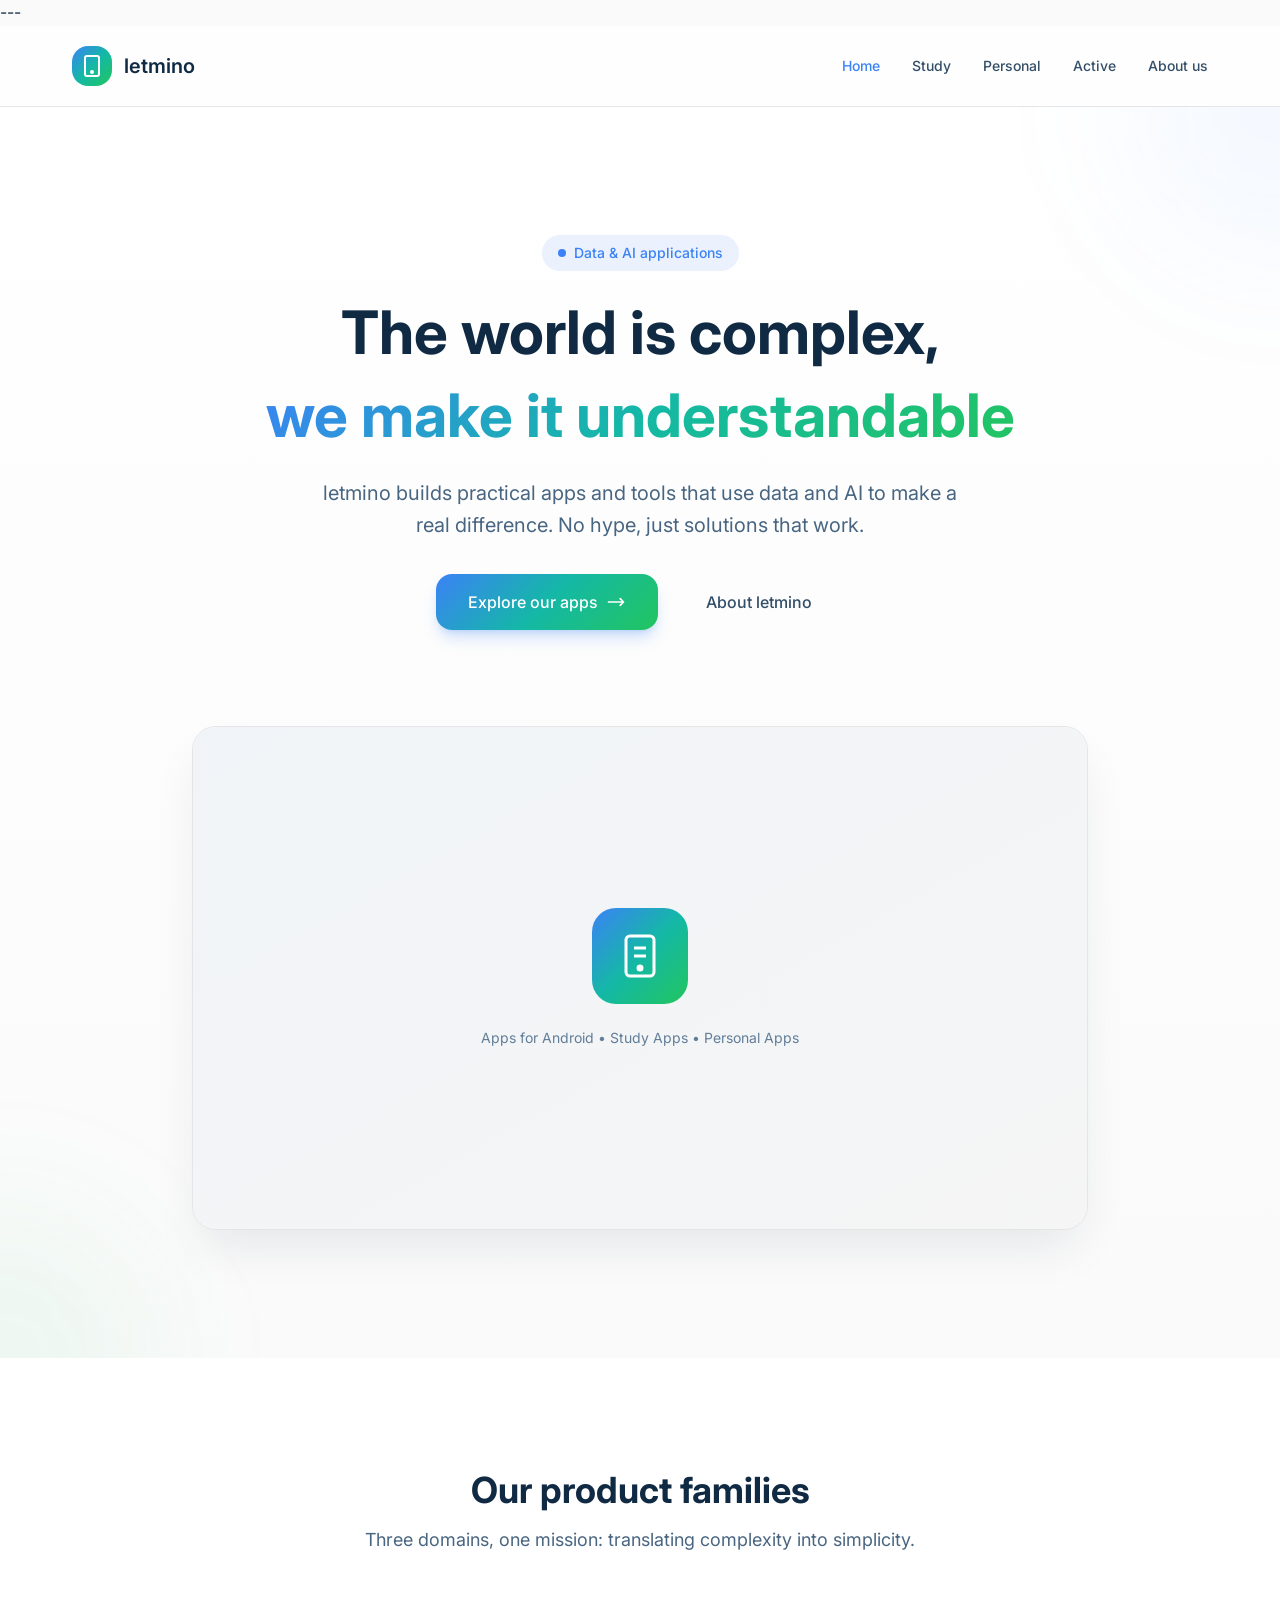
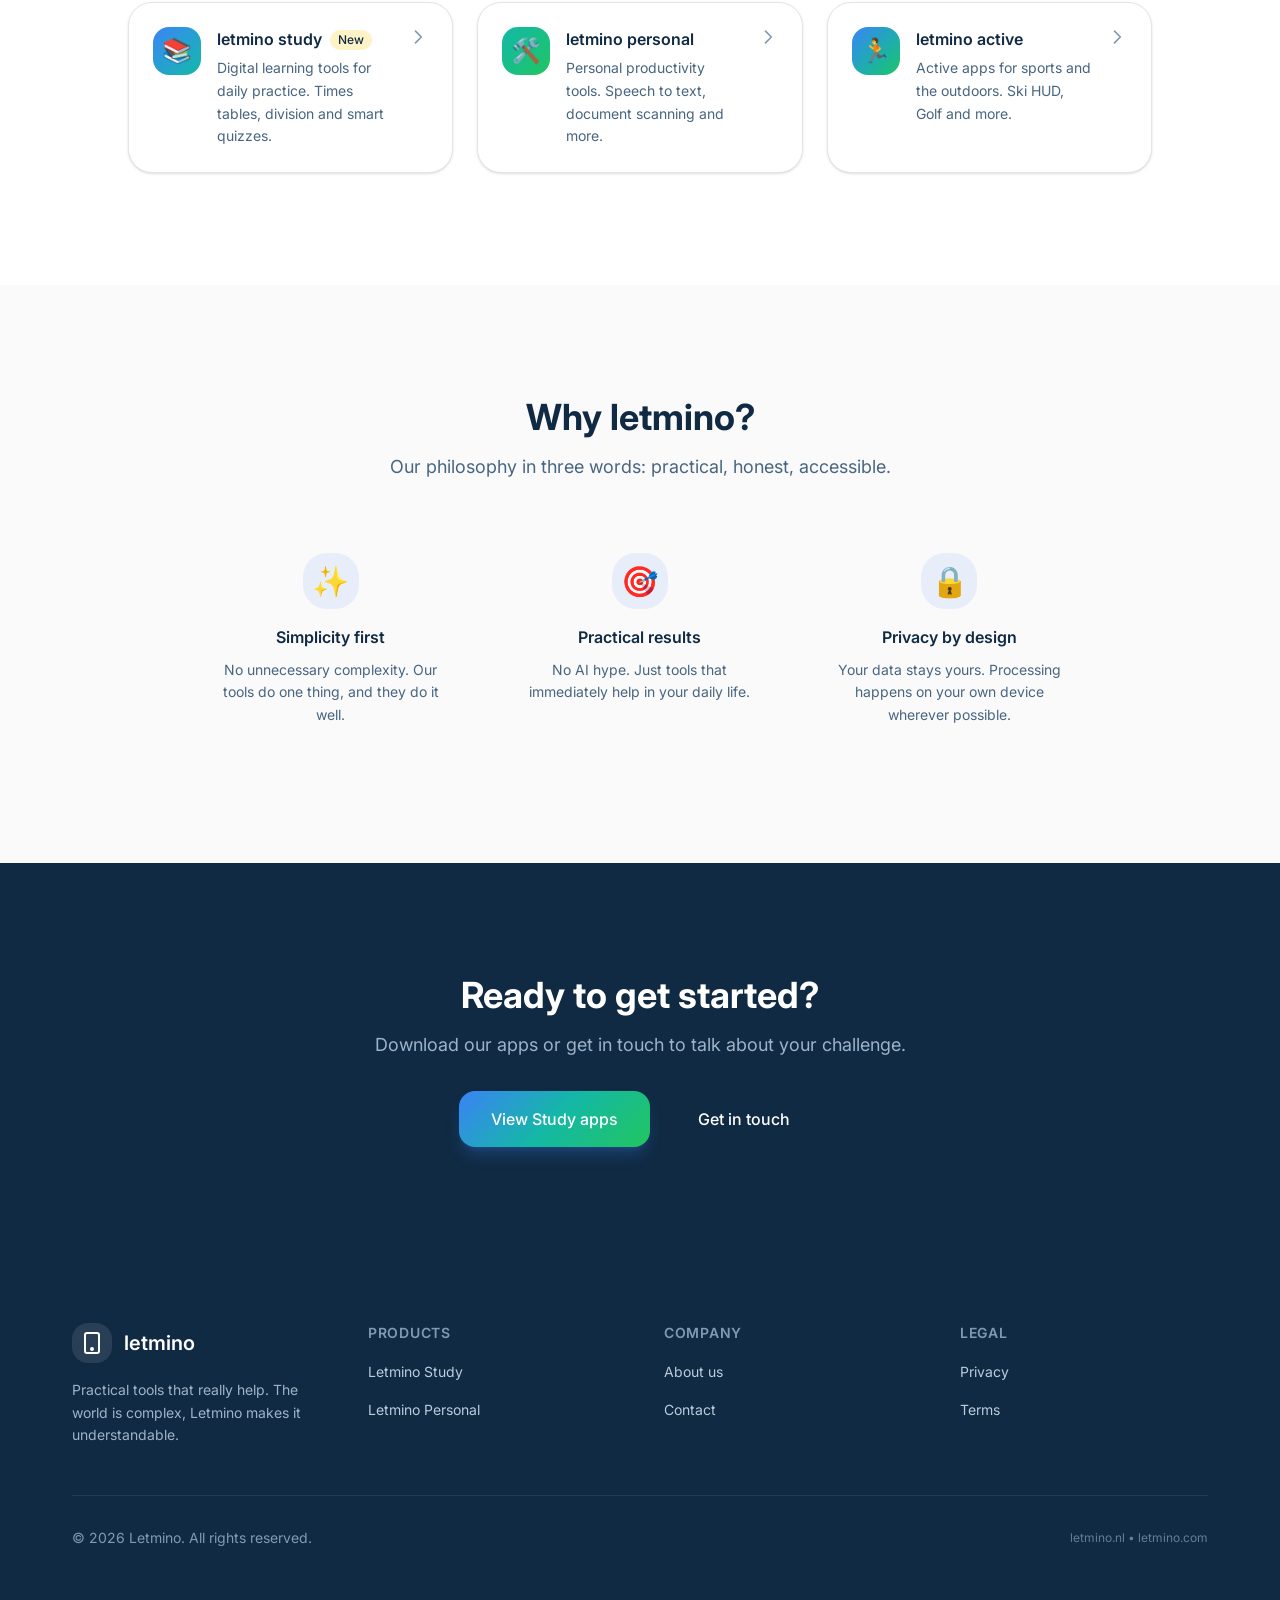
==== commit 73af4a14: "deploy: leensen/letmino_website_source@ffae969a4d7d7bc63b34daea9502022524f1350e" ====
--- a/index.html
+++ b/index.html
@@ -1,6 +1,13 @@
-<!DOCTYPE html><html lang="en"> <head><meta charset="UTF-8"><meta name="viewport" content="width=device-width, initial-scale=1.0"><link rel="icon" type="image/svg+xml" href="/favicon.svg"><link rel="canonical" href="http://www.letmino.com/"><!-- Taalvarianten: dezelfde paden bestaan op beide domeinen --><link rel="alternate" hreflang="nl" href="http://www.letmino.nl/"><link rel="alternate" hreflang="en" href="http://www.letmino.com/"><link rel="alternate" hreflang="x-default" href="http://www.letmino.com/"><!-- Primary Meta Tags --><title>Practical tools that really help | Letmino</title><meta name="title" content="Practical tools that really help | Letmino"><meta name="description" content="Letmino - Practical tools that really help. AI-powered apps."><!-- Open Graph / Facebook --><meta property="og:type" content="website"><meta property="og:url" content="http://www.letmino.com/"><meta property="og:title" content="Practical tools that really help | Letmino"><meta property="og:description" content="Letmino - Practical tools that really help. AI-powered apps."><!-- Twitter --><meta property="twitter:card" content="summary_large_image"><meta property="twitter:url" content="http://www.letmino.com/"><meta property="twitter:title" content="Practical tools that really help | Letmino"><meta property="twitter:description" content="Letmino - Practical tools that really help. AI-powered apps."><!-- Fonts --><link rel="preconnect" href="https://fonts.googleapis.com"><link rel="preconnect" href="https://fonts.gstatic.com" crossorigin><link href="https://fonts.googleapis.com/css2?family=Inter:wght@400;500;600;700&family=Plus+Jakarta+Sans:wght@500;600;700;800&display=swap" rel="stylesheet"><meta name="generator" content="Astro v5.16.7"><link rel="stylesheet" href="/_astro/about.BSc8B22b.css"></head> <body class="min-h-screen flex flex-col"> <header class="sticky top-0 z-50 bg-white/80 backdrop-blur-lg border-b border-neutral-200"> <div class="container-custom"> <nav class="flex items-center justify-between h-16 md:h-20"> <!-- Logo --> <a href="/" class="flex items-center gap-3 group"> <div class="w-10 h-10 rounded-xl bg-gradient-brand flex items-center justify-center"> <svg viewBox="0 0 24 24" class="w-6 h-6 text-white" fill="none" stroke="currentColor" stroke-width="2"> <rect x="5" y="2" width="14" height="20" rx="2"></rect> <circle cx="12" cy="18" r="1" fill="currentColor"></circle> </svg> </div> <span class="text-xl font-semibold text-navy-900 group-hover:text-accent-blue transition-colors">
+<!DOCTYPE html>---
+<head><meta charset="UTF-8"><meta name="viewport" content="width=device-width, initial-scale=1.0"><link rel="icon" type="image/svg+xml" href="/favicon.svg"><link rel="canonical" href="https://www.letmino.com/"><!-- Google tag (gtag.js) --><script async src="https://www.googletagmanager.com/gtag/js?id=G-MMR7P58PR5"></script><script>
+      window.dataLayer = window.dataLayer || [];
+      function gtag(){dataLayer.push(arguments);}
+      gtag('js', new Date());
+
+      gtag('config', 'G-MMR7P58PR5');
+    </script><!-- Taalvarianten: dezelfde paden bestaan op beide domeinen --><link rel="alternate" hreflang="nl" href="https://www.letmino.nl/"><link rel="alternate" hreflang="en" href="https://www.letmino.com/"><link rel="alternate" hreflang="x-default" href="https://www.letmino.com/"><!-- Primary Meta Tags --><title>Practical tools that really help | Letmino</title><meta name="title" content="Practical tools that really help | Letmino"><meta name="description" content="Letmino - Practical tools that really help. AI-powered apps."><!-- Open Graph / Facebook --><meta property="og:type" content="website"><meta property="og:url" content="https://www.letmino.com/"><meta property="og:title" content="Practical tools that really help | Letmino"><meta property="og:description" content="Letmino - Practical tools that really help. AI-powered apps."><!-- Twitter --><meta property="twitter:card" content="summary_large_image"><meta property="twitter:url" content="https://www.letmino.com/"><meta property="twitter:title" content="Practical tools that really help | Letmino"><meta property="twitter:description" content="Letmino - Practical tools that really help. AI-powered apps."><!-- Fonts --><link rel="preconnect" href="https://fonts.googleapis.com"><link rel="preconnect" href="https://fonts.gstatic.com" crossorigin><link href="https://fonts.googleapis.com/css2?family=Inter:wght@400;500;600;700&family=Plus+Jakarta+Sans:wght@500;600;700;800&display=swap" rel="stylesheet"><meta name="generator" content="Astro v5.16.7"><link rel="stylesheet" href="/_astro/about.BSc8B22b.css"></head> <body class="min-h-screen flex flex-col"> <header class="sticky top-0 z-50 bg-white/80 backdrop-blur-lg border-b border-neutral-200"> <div class="container-custom"> <nav class="flex items-center justify-between h-16 md:h-20"> <!-- Logo --> <a href="/" class="flex items-center gap-3 group"> <div class="w-10 h-10 rounded-xl bg-gradient-brand flex items-center justify-center"> <svg viewBox="0 0 24 24" class="w-6 h-6 text-white" fill="none" stroke="currentColor" stroke-width="2"> <rect x="5" y="2" width="14" height="20" rx="2"></rect> <circle cx="12" cy="18" r="1" fill="currentColor"></circle> </svg> </div> <span class="text-xl font-semibold text-navy-900 group-hover:text-accent-blue transition-colors">
 letmino
 </span> </a> <!-- Desktop Navigation --> <div class="hidden md:flex items-center gap-8"> <a href="/" class="text-sm font-medium transition-colors hover:text-accent-blue text-accent-blue"> Home </a><a href="/study" class="text-sm font-medium transition-colors hover:text-accent-blue text-navy-700"> Study </a><a href="/personal" class="text-sm font-medium transition-colors hover:text-accent-blue text-navy-700"> Personal </a><a href="/active" class="text-sm font-medium transition-colors hover:text-accent-blue text-navy-700"> Active </a><a href="/about" class="text-sm font-medium transition-colors hover:text-accent-blue text-navy-700"> About us </a> </div> <!-- Mobile Menu Button --> <button id="mobile-menu-btn" class="md:hidden p-2 rounded-lg hover:bg-neutral-100 transition-colors" aria-label="Open menu"> <svg class="w-6 h-6 text-navy-900" fill="none" stroke="currentColor" viewBox="0 0 24 24"> <path stroke-linecap="round" stroke-linejoin="round" stroke-width="2" d="M4 6h16M4 12h16M4 18h16"></path> </svg> </button> </nav> </div> <!-- Mobile Menu --> <div id="mobile-menu" class="hidden md:hidden border-t border-neutral-200 bg-white"> <div class="container-custom py-4 space-y-2"> <a href="/" class="block px-4 py-2 rounded-lg text-sm font-medium transition-colors hover:bg-neutral-100 text-accent-blue bg-accent-blue/5"> Home </a><a href="/study" class="block px-4 py-2 rounded-lg text-sm font-medium transition-colors hover:bg-neutral-100 text-navy-700"> Study </a><a href="/personal" class="block px-4 py-2 rounded-lg text-sm font-medium transition-colors hover:bg-neutral-100 text-navy-700"> Personal </a><a href="/active" class="block px-4 py-2 rounded-lg text-sm font-medium transition-colors hover:bg-neutral-100 text-navy-700"> Active </a><a href="/about" class="block px-4 py-2 rounded-lg text-sm font-medium transition-colors hover:bg-neutral-100 text-navy-700"> About us </a> </div> </div> </header> <script type="module">const e=document.getElementById("mobile-menu-btn"),n=document.getElementById("mobile-menu");e?.addEventListener("click",()=>{n?.classList.toggle("hidden")});</script> <main class="flex-1">   <section class="relative overflow-hidden bg-gradient-to-b from-white to-neutral-50"> <!-- Background decoration --> <div class="absolute inset-0 overflow-hidden"> <div class="absolute -top-40 -right-40 w-80 h-80 bg-accent-blue/5 rounded-full blur-3xl"></div> <div class="absolute -bottom-40 -left-40 w-80 h-80 bg-accent-green/5 rounded-full blur-3xl"></div> </div> <div class="container-custom relative py-20 md:py-32"> <div class="max-w-3xl mx-auto text-center"> <!-- Tagline --> <div class="inline-flex items-center gap-2 px-4 py-2 rounded-full bg-accent-blue/10 text-accent-blue text-sm font-medium mb-6"> <span class="w-2 h-2 rounded-full bg-accent-blue animate-pulse"></span> Data &amp; AI applications </div> <!-- Heading --> <h1 class="text-4xl md:text-5xl lg:text-6xl font-bold text-navy-900 mb-6 leading-tight"> The world is complex, <span class="text-gradient block mt-2">we make it understandable</span> </h1> <!-- Subheading --> <p class="text-lg md:text-xl text-navy-600 mb-8 max-w-2xl mx-auto leading-relaxed"> letmino builds practical apps and tools that use data and AI to make a real difference. No hype, just solutions that work. </p> <!-- CTA Buttons --> <div class="flex flex-col sm:flex-row items-center justify-center gap-4"> <a href="/study" class="inline-flex items-center justify-center font-medium rounded-xl transition-all duration-200 focus:outline-none focus:ring-2 focus:ring-offset-2 bg-gradient-brand text-white hover:opacity-90 focus:ring-accent-blue shadow-lg shadow-accent-blue/25 px-8 py-4 text-base gap-2 ">Explore our apps<svg class="w-5 h-5" fill="none" stroke="currentColor" viewBox="0 0 24 24"> <path stroke-linecap="round" stroke-linejoin="round" stroke-width="2" d="M17 8l4 4m0 0l-4 4m4-4H3"></path> </svg> </a> <a href="/about" class="inline-flex items-center justify-center font-medium rounded-xl transition-all duration-200 focus:outline-none focus:ring-2 focus:ring-offset-2 bg-transparent text-navy-700 hover:bg-neutral-100 focus:ring-navy-500 px-8 py-4 text-base gap-2 ">About letmino</a> </div> </div> <!-- Hero Visual --> <div class="mt-16 md:mt-24 max-w-4xl mx-auto"> <div class="relative bg-white rounded-3xl shadow-2xl shadow-navy-900/10 border border-neutral-200 overflow-hidden"> <div class="aspect-video bg-gradient-to-br from-navy-50 to-neutral-100 flex items-center justify-center"> <!-- Placeholder for hero image/animation --> <div class="text-center p-8"> <div class="w-24 h-24 mx-auto mb-6 rounded-3xl bg-gradient-brand flex items-center justify-center"> <svg viewBox="0 0 24 24" class="w-12 h-12 text-white" fill="none" stroke="currentColor" stroke-width="1.5"> <rect x="5" y="2" width="14" height="20" rx="2"></rect> <circle cx="12" cy="18" r="1" fill="currentColor"></circle> <path d="M9 8h6M9 12h6"></path> </svg> </div> <p class="text-navy-500 text-sm"> Apps for Android • Study Apps • Personal Apps </p> </div> </div> </div> </div> </div> </section>  <section class="py-20 md:py-28 bg-white"> <div class="container-custom"> <div class="text-center mb-12"> <h2 class="text-3xl md:text-4xl font-bold text-navy-900 mb-4"> Our product families </h2> <p class="text-lg text-navy-600 max-w-2xl mx-auto"> Three domains, one mission: translating complexity into simplicity. </p> </div> <div class="grid md:grid-cols-3 gap-6 max-w-5xl mx-auto"> <a href="/study" class="group block bg-white rounded-2xl p-6 shadow-sm border border-neutral-200 card-hover"> <div class="flex items-start gap-4"> <div class="w-12 h-12 rounded-xl bg-gradient-to-br from-accent-blue to-accent-teal flex items-center justify-center flex-shrink-0"> <span class="text-2xl">📚</span> </div> <div class="flex-1 min-w-0"> <div class="flex items-center gap-2 mb-1"> <h3 class="font-semibold text-navy-900 group-hover:text-accent-blue transition-colors"> letmino study </h3> <span class="px-2 py-0.5 text-xs font-medium rounded-full bg-warm-100 text-warm-600"> New </span> </div> <p class="text-sm text-navy-600 leading-relaxed"> Digital learning tools for daily practice. Times tables, division and smart quizzes. </p> </div> <svg class="w-5 h-5 text-navy-400 group-hover:text-accent-blue group-hover:translate-x-1 transition-all flex-shrink-0" fill="none" stroke="currentColor" viewBox="0 0 24 24"> <path stroke-linecap="round" stroke-linejoin="round" stroke-width="2" d="M9 5l7 7-7 7"></path> </svg> </div> </a><a href="/personal" class="group block bg-white rounded-2xl p-6 shadow-sm border border-neutral-200 card-hover"> <div class="flex items-start gap-4"> <div class="w-12 h-12 rounded-xl bg-gradient-to-br from-accent-teal to-accent-green flex items-center justify-center flex-shrink-0"> <span class="text-2xl">🛠️</span> </div> <div class="flex-1 min-w-0"> <div class="flex items-center gap-2 mb-1"> <h3 class="font-semibold text-navy-900 group-hover:text-accent-blue transition-colors"> letmino personal </h3>  </div> <p class="text-sm text-navy-600 leading-relaxed"> Personal productivity tools. Speech to text, document scanning and more. </p> </div> <svg class="w-5 h-5 text-navy-400 group-hover:text-accent-blue group-hover:translate-x-1 transition-all flex-shrink-0" fill="none" stroke="currentColor" viewBox="0 0 24 24"> <path stroke-linecap="round" stroke-linejoin="round" stroke-width="2" d="M9 5l7 7-7 7"></path> </svg> </div> </a><a href="/active" class="group block bg-white rounded-2xl p-6 shadow-sm border border-neutral-200 card-hover"> <div class="flex items-start gap-4"> <div class="w-12 h-12 rounded-xl bg-gradient-to-br from-accent-blue to-accent-green flex items-center justify-center flex-shrink-0"> <span class="text-2xl">🏃</span> </div> <div class="flex-1 min-w-0"> <div class="flex items-center gap-2 mb-1"> <h3 class="font-semibold text-navy-900 group-hover:text-accent-blue transition-colors"> letmino active </h3>  </div> <p class="text-sm text-navy-600 leading-relaxed"> Active apps for sports and the outdoors. Ski HUD, Golf and more. </p> </div> <svg class="w-5 h-5 text-navy-400 group-hover:text-accent-blue group-hover:translate-x-1 transition-all flex-shrink-0" fill="none" stroke="currentColor" viewBox="0 0 24 24"> <path stroke-linecap="round" stroke-linejoin="round" stroke-width="2" d="M9 5l7 7-7 7"></path> </svg> </div> </a> </div> </div> </section>  <section class="py-20 md:py-28 bg-neutral-50"> <div class="container-custom"> <div class="text-center mb-12"> <h2 class="text-3xl md:text-4xl font-bold text-navy-900 mb-4"> Why letmino? </h2> <p class="text-lg text-navy-600 max-w-2xl mx-auto"> Our philosophy in three words: practical, honest, accessible. </p> </div> <div class="grid md:grid-cols-3 gap-8 max-w-4xl mx-auto"> <div class="text-center p-6"> <div class="w-14 h-14 mx-auto mb-4 rounded-2xl bg-accent-blue/10 flex items-center justify-center"> <span class="text-3xl">✨</span> </div> <h3 class="font-semibold text-navy-900 mb-2">Simplicity first</h3> <p class="text-sm text-navy-600 leading-relaxed">No unnecessary complexity. Our tools do one thing, and they do it well.</p> </div><div class="text-center p-6"> <div class="w-14 h-14 mx-auto mb-4 rounded-2xl bg-accent-blue/10 flex items-center justify-center"> <span class="text-3xl">🎯</span> </div> <h3 class="font-semibold text-navy-900 mb-2">Practical results</h3> <p class="text-sm text-navy-600 leading-relaxed">No AI hype. Just tools that immediately help in your daily life.</p> </div><div class="text-center p-6"> <div class="w-14 h-14 mx-auto mb-4 rounded-2xl bg-accent-blue/10 flex items-center justify-center"> <span class="text-3xl">🔒</span> </div> <h3 class="font-semibold text-navy-900 mb-2">Privacy by design</h3> <p class="text-sm text-navy-600 leading-relaxed">Your data stays yours. Processing happens on your own device wherever possible.</p> </div> </div> </div> </section>  <section class="py-20 md:py-28 bg-navy-900"> <div class="container-custom text-center"> <h2 class="text-3xl md:text-4xl font-bold text-white mb-4"> Ready to get started? </h2> <p class="text-lg text-navy-300 mb-8 max-w-xl mx-auto"> Download our apps or get in touch to talk about your challenge. </p> <div class="flex flex-col sm:flex-row items-center justify-center gap-4"> <a href="/study" class="inline-flex items-center justify-center font-medium rounded-xl transition-all duration-200 focus:outline-none focus:ring-2 focus:ring-offset-2 bg-gradient-brand text-white hover:opacity-90 focus:ring-accent-blue shadow-lg shadow-accent-blue/25 px-8 py-4 text-base gap-2 ">View Study apps</a> <a href="/contact" class="inline-flex items-center justify-center font-medium rounded-xl transition-all duration-200 focus:outline-none focus:ring-2 focus:ring-offset-2 bg-transparent text-navy-700 hover:bg-neutral-100 focus:ring-navy-500 px-8 py-4 text-base gap-2 text-white hover:bg-white/10">Get in touch</a> </div> </div> </section>  </main> <footer class="bg-navy-900 text-white mt-auto"> <div class="container-custom py-16"> <div class="grid grid-cols-1 md:grid-cols-2 lg:grid-cols-4 gap-12"> <!-- Brand --> <div class="lg:col-span-1"> <a href="/" class="flex items-center gap-3 mb-4"> <div class="w-10 h-10 rounded-xl bg-white/10 flex items-center justify-center"> <svg viewBox="0 0 24 24" class="w-6 h-6 text-white" fill="none" stroke="currentColor" stroke-width="2"> <rect x="5" y="2" width="14" height="20" rx="2"></rect> <circle cx="12" cy="18" r="1" fill="currentColor"></circle> </svg> </div> <span class="text-xl font-semibold">letmino</span> </a> <p class="text-navy-300 text-sm leading-relaxed"> Practical tools that really help. The world is complex, Letmino makes it understandable. </p> </div> <!-- Products --> <div> <h3 class="font-semibold text-sm uppercase tracking-wider text-navy-400 mb-4"> Products </h3> <ul class="space-y-3"> <li> <a href="/study" class="text-navy-200 hover:text-white transition-colors text-sm"> Letmino Study </a> </li><li> <a href="/personal" class="text-navy-200 hover:text-white transition-colors text-sm"> Letmino Personal </a> </li> </ul> </div> <!-- Company --> <div> <h3 class="font-semibold text-sm uppercase tracking-wider text-navy-400 mb-4"> Company </h3> <ul class="space-y-3"> <li> <a href="/about" class="text-navy-200 hover:text-white transition-colors text-sm"> About us </a> </li><li> <a href="/contact" class="text-navy-200 hover:text-white transition-colors text-sm"> Contact </a> </li> </ul> </div> <!-- Legal --> <div> <h3 class="font-semibold text-sm uppercase tracking-wider text-navy-400 mb-4"> Legal </h3> <ul class="space-y-3"> <li> <a href="/privacy" class="text-navy-200 hover:text-white transition-colors text-sm"> Privacy </a> </li><li> <a href="/terms" class="text-navy-200 hover:text-white transition-colors text-sm"> Terms </a> </li> </ul> </div> </div> <!-- Bottom Bar --> <div class="mt-12 pt-8 border-t border-navy-800 flex flex-col md:flex-row justify-between items-center gap-4"> <p class="text-navy-400 text-sm">
 © 2026 Letmino. All rights reserved. </p> <div class="flex items-center gap-4"> <span class="text-navy-500 text-xs">
 letmino.nl • letmino.com
-</span> </div> </div> </div> </footer> </body></html>+</span> </div> </div> </div> </footer> </body>
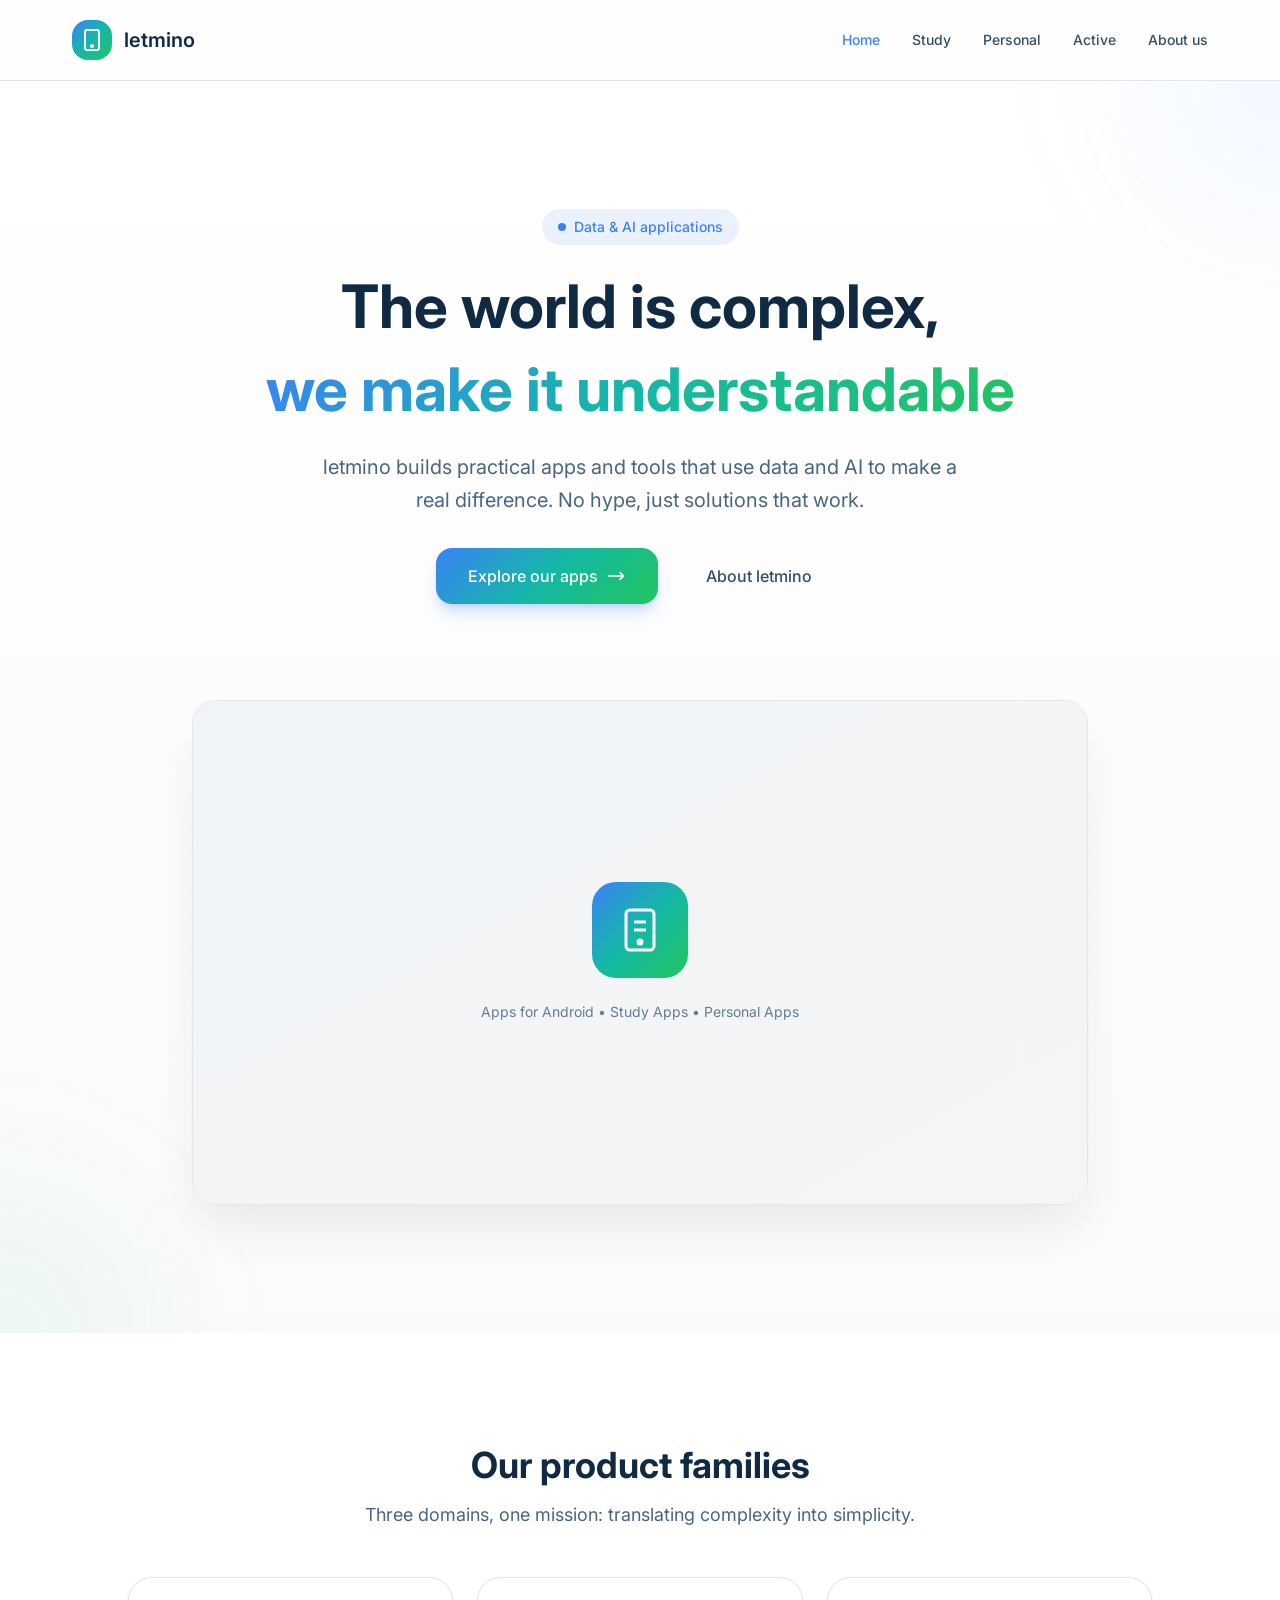
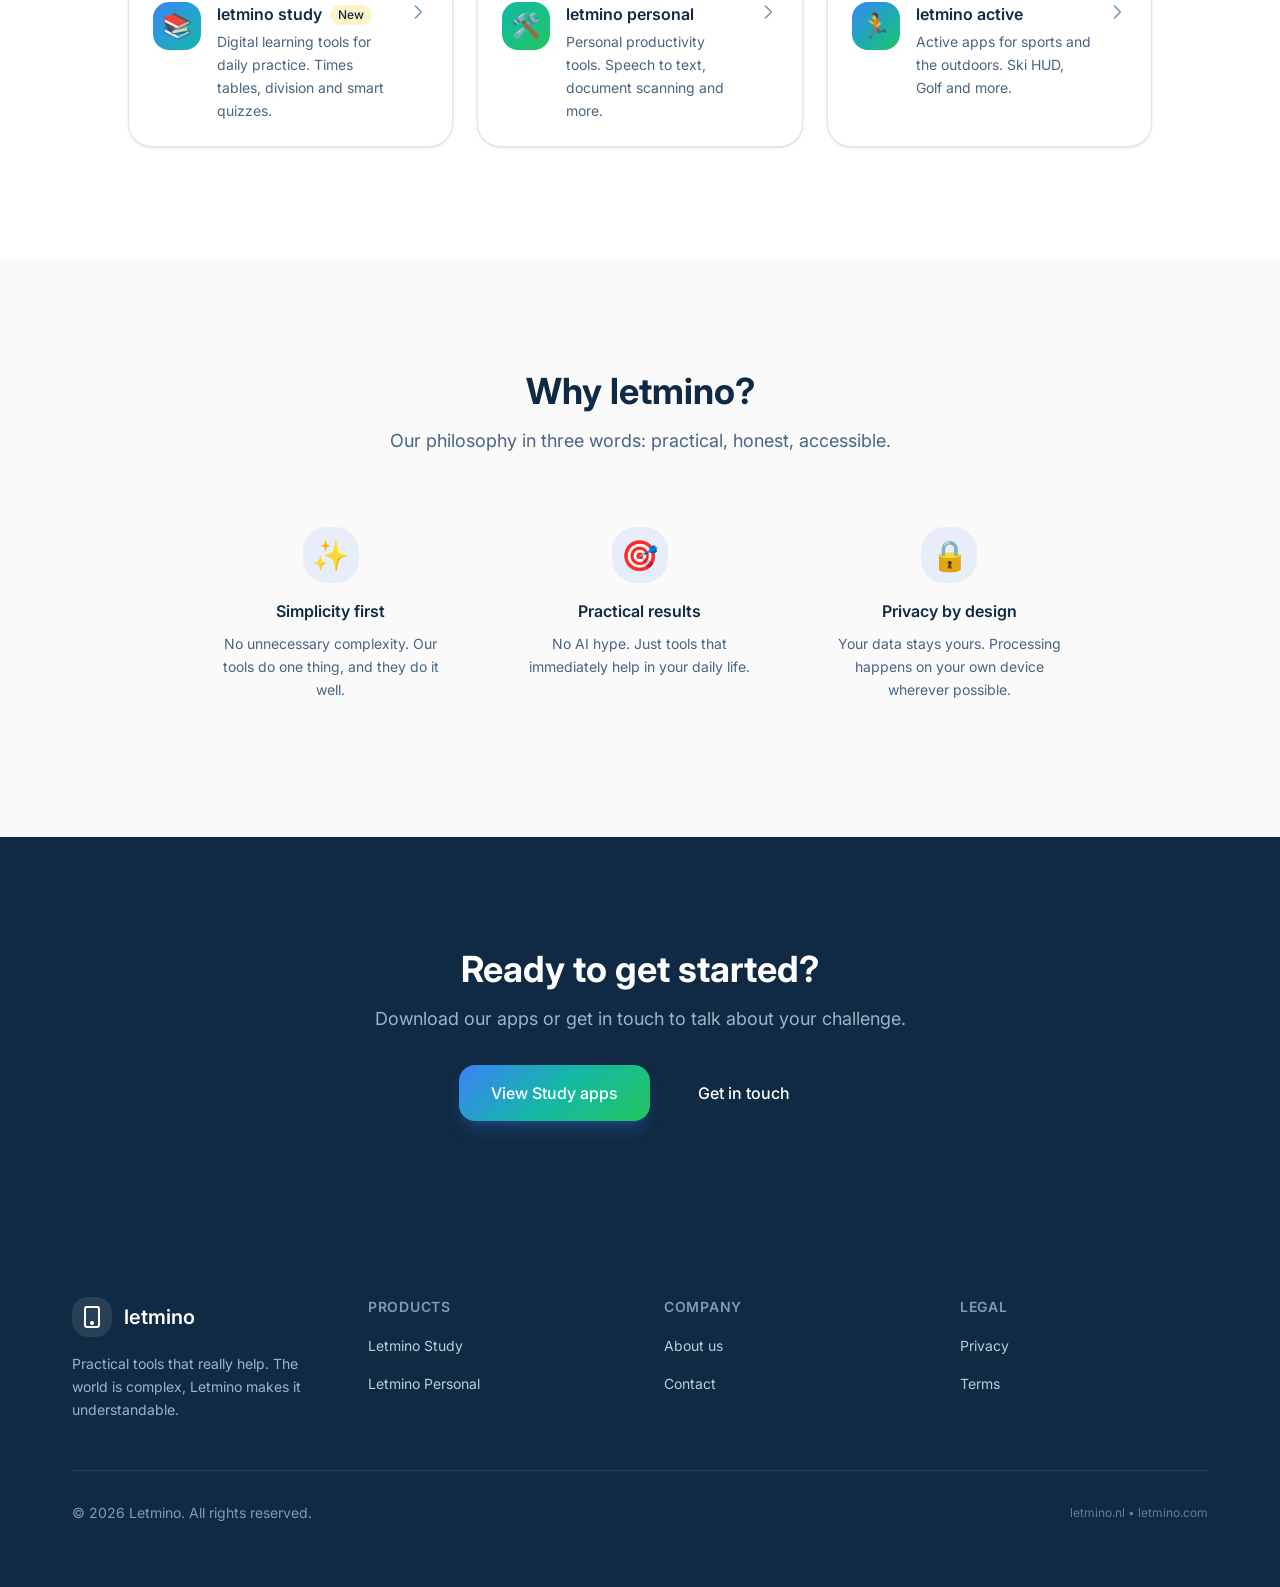
==== commit 764ddc04: "deploy: leensen/letmino_website_source@432c178f353bbd5edfabf152c9db9606ee900b35" ====
--- a/index.html
+++ b/index.html
@@ -1,5 +1,4 @@
-<!DOCTYPE html>---
-<head><meta charset="UTF-8"><meta name="viewport" content="width=device-width, initial-scale=1.0"><link rel="icon" type="image/svg+xml" href="/favicon.svg"><link rel="canonical" href="https://www.letmino.com/"><!-- Google tag (gtag.js) --><script async src="https://www.googletagmanager.com/gtag/js?id=G-MMR7P58PR5"></script><script>
+<!DOCTYPE html><html lang="en"> <head><meta charset="UTF-8"><meta name="viewport" content="width=device-width, initial-scale=1.0"><link rel="icon" type="image/svg+xml" href="/favicon.svg"><link rel="canonical" href="https://www.letmino.com/"><!-- Google tag (gtag.js) --><script async src="https://www.googletagmanager.com/gtag/js?id=G-MMR7P58PR5"></script><script>
       window.dataLayer = window.dataLayer || [];
       function gtag(){dataLayer.push(arguments);}
       gtag('js', new Date());
@@ -10,4 +9,4 @@
 </span> </a> <!-- Desktop Navigation --> <div class="hidden md:flex items-center gap-8"> <a href="/" class="text-sm font-medium transition-colors hover:text-accent-blue text-accent-blue"> Home </a><a href="/study" class="text-sm font-medium transition-colors hover:text-accent-blue text-navy-700"> Study </a><a href="/personal" class="text-sm font-medium transition-colors hover:text-accent-blue text-navy-700"> Personal </a><a href="/active" class="text-sm font-medium transition-colors hover:text-accent-blue text-navy-700"> Active </a><a href="/about" class="text-sm font-medium transition-colors hover:text-accent-blue text-navy-700"> About us </a> </div> <!-- Mobile Menu Button --> <button id="mobile-menu-btn" class="md:hidden p-2 rounded-lg hover:bg-neutral-100 transition-colors" aria-label="Open menu"> <svg class="w-6 h-6 text-navy-900" fill="none" stroke="currentColor" viewBox="0 0 24 24"> <path stroke-linecap="round" stroke-linejoin="round" stroke-width="2" d="M4 6h16M4 12h16M4 18h16"></path> </svg> </button> </nav> </div> <!-- Mobile Menu --> <div id="mobile-menu" class="hidden md:hidden border-t border-neutral-200 bg-white"> <div class="container-custom py-4 space-y-2"> <a href="/" class="block px-4 py-2 rounded-lg text-sm font-medium transition-colors hover:bg-neutral-100 text-accent-blue bg-accent-blue/5"> Home </a><a href="/study" class="block px-4 py-2 rounded-lg text-sm font-medium transition-colors hover:bg-neutral-100 text-navy-700"> Study </a><a href="/personal" class="block px-4 py-2 rounded-lg text-sm font-medium transition-colors hover:bg-neutral-100 text-navy-700"> Personal </a><a href="/active" class="block px-4 py-2 rounded-lg text-sm font-medium transition-colors hover:bg-neutral-100 text-navy-700"> Active </a><a href="/about" class="block px-4 py-2 rounded-lg text-sm font-medium transition-colors hover:bg-neutral-100 text-navy-700"> About us </a> </div> </div> </header> <script type="module">const e=document.getElementById("mobile-menu-btn"),n=document.getElementById("mobile-menu");e?.addEventListener("click",()=>{n?.classList.toggle("hidden")});</script> <main class="flex-1">   <section class="relative overflow-hidden bg-gradient-to-b from-white to-neutral-50"> <!-- Background decoration --> <div class="absolute inset-0 overflow-hidden"> <div class="absolute -top-40 -right-40 w-80 h-80 bg-accent-blue/5 rounded-full blur-3xl"></div> <div class="absolute -bottom-40 -left-40 w-80 h-80 bg-accent-green/5 rounded-full blur-3xl"></div> </div> <div class="container-custom relative py-20 md:py-32"> <div class="max-w-3xl mx-auto text-center"> <!-- Tagline --> <div class="inline-flex items-center gap-2 px-4 py-2 rounded-full bg-accent-blue/10 text-accent-blue text-sm font-medium mb-6"> <span class="w-2 h-2 rounded-full bg-accent-blue animate-pulse"></span> Data &amp; AI applications </div> <!-- Heading --> <h1 class="text-4xl md:text-5xl lg:text-6xl font-bold text-navy-900 mb-6 leading-tight"> The world is complex, <span class="text-gradient block mt-2">we make it understandable</span> </h1> <!-- Subheading --> <p class="text-lg md:text-xl text-navy-600 mb-8 max-w-2xl mx-auto leading-relaxed"> letmino builds practical apps and tools that use data and AI to make a real difference. No hype, just solutions that work. </p> <!-- CTA Buttons --> <div class="flex flex-col sm:flex-row items-center justify-center gap-4"> <a href="/study" class="inline-flex items-center justify-center font-medium rounded-xl transition-all duration-200 focus:outline-none focus:ring-2 focus:ring-offset-2 bg-gradient-brand text-white hover:opacity-90 focus:ring-accent-blue shadow-lg shadow-accent-blue/25 px-8 py-4 text-base gap-2 ">Explore our apps<svg class="w-5 h-5" fill="none" stroke="currentColor" viewBox="0 0 24 24"> <path stroke-linecap="round" stroke-linejoin="round" stroke-width="2" d="M17 8l4 4m0 0l-4 4m4-4H3"></path> </svg> </a> <a href="/about" class="inline-flex items-center justify-center font-medium rounded-xl transition-all duration-200 focus:outline-none focus:ring-2 focus:ring-offset-2 bg-transparent text-navy-700 hover:bg-neutral-100 focus:ring-navy-500 px-8 py-4 text-base gap-2 ">About letmino</a> </div> </div> <!-- Hero Visual --> <div class="mt-16 md:mt-24 max-w-4xl mx-auto"> <div class="relative bg-white rounded-3xl shadow-2xl shadow-navy-900/10 border border-neutral-200 overflow-hidden"> <div class="aspect-video bg-gradient-to-br from-navy-50 to-neutral-100 flex items-center justify-center"> <!-- Placeholder for hero image/animation --> <div class="text-center p-8"> <div class="w-24 h-24 mx-auto mb-6 rounded-3xl bg-gradient-brand flex items-center justify-center"> <svg viewBox="0 0 24 24" class="w-12 h-12 text-white" fill="none" stroke="currentColor" stroke-width="1.5"> <rect x="5" y="2" width="14" height="20" rx="2"></rect> <circle cx="12" cy="18" r="1" fill="currentColor"></circle> <path d="M9 8h6M9 12h6"></path> </svg> </div> <p class="text-navy-500 text-sm"> Apps for Android • Study Apps • Personal Apps </p> </div> </div> </div> </div> </div> </section>  <section class="py-20 md:py-28 bg-white"> <div class="container-custom"> <div class="text-center mb-12"> <h2 class="text-3xl md:text-4xl font-bold text-navy-900 mb-4"> Our product families </h2> <p class="text-lg text-navy-600 max-w-2xl mx-auto"> Three domains, one mission: translating complexity into simplicity. </p> </div> <div class="grid md:grid-cols-3 gap-6 max-w-5xl mx-auto"> <a href="/study" class="group block bg-white rounded-2xl p-6 shadow-sm border border-neutral-200 card-hover"> <div class="flex items-start gap-4"> <div class="w-12 h-12 rounded-xl bg-gradient-to-br from-accent-blue to-accent-teal flex items-center justify-center flex-shrink-0"> <span class="text-2xl">📚</span> </div> <div class="flex-1 min-w-0"> <div class="flex items-center gap-2 mb-1"> <h3 class="font-semibold text-navy-900 group-hover:text-accent-blue transition-colors"> letmino study </h3> <span class="px-2 py-0.5 text-xs font-medium rounded-full bg-warm-100 text-warm-600"> New </span> </div> <p class="text-sm text-navy-600 leading-relaxed"> Digital learning tools for daily practice. Times tables, division and smart quizzes. </p> </div> <svg class="w-5 h-5 text-navy-400 group-hover:text-accent-blue group-hover:translate-x-1 transition-all flex-shrink-0" fill="none" stroke="currentColor" viewBox="0 0 24 24"> <path stroke-linecap="round" stroke-linejoin="round" stroke-width="2" d="M9 5l7 7-7 7"></path> </svg> </div> </a><a href="/personal" class="group block bg-white rounded-2xl p-6 shadow-sm border border-neutral-200 card-hover"> <div class="flex items-start gap-4"> <div class="w-12 h-12 rounded-xl bg-gradient-to-br from-accent-teal to-accent-green flex items-center justify-center flex-shrink-0"> <span class="text-2xl">🛠️</span> </div> <div class="flex-1 min-w-0"> <div class="flex items-center gap-2 mb-1"> <h3 class="font-semibold text-navy-900 group-hover:text-accent-blue transition-colors"> letmino personal </h3>  </div> <p class="text-sm text-navy-600 leading-relaxed"> Personal productivity tools. Speech to text, document scanning and more. </p> </div> <svg class="w-5 h-5 text-navy-400 group-hover:text-accent-blue group-hover:translate-x-1 transition-all flex-shrink-0" fill="none" stroke="currentColor" viewBox="0 0 24 24"> <path stroke-linecap="round" stroke-linejoin="round" stroke-width="2" d="M9 5l7 7-7 7"></path> </svg> </div> </a><a href="/active" class="group block bg-white rounded-2xl p-6 shadow-sm border border-neutral-200 card-hover"> <div class="flex items-start gap-4"> <div class="w-12 h-12 rounded-xl bg-gradient-to-br from-accent-blue to-accent-green flex items-center justify-center flex-shrink-0"> <span class="text-2xl">🏃</span> </div> <div class="flex-1 min-w-0"> <div class="flex items-center gap-2 mb-1"> <h3 class="font-semibold text-navy-900 group-hover:text-accent-blue transition-colors"> letmino active </h3>  </div> <p class="text-sm text-navy-600 leading-relaxed"> Active apps for sports and the outdoors. Ski HUD, Golf and more. </p> </div> <svg class="w-5 h-5 text-navy-400 group-hover:text-accent-blue group-hover:translate-x-1 transition-all flex-shrink-0" fill="none" stroke="currentColor" viewBox="0 0 24 24"> <path stroke-linecap="round" stroke-linejoin="round" stroke-width="2" d="M9 5l7 7-7 7"></path> </svg> </div> </a> </div> </div> </section>  <section class="py-20 md:py-28 bg-neutral-50"> <div class="container-custom"> <div class="text-center mb-12"> <h2 class="text-3xl md:text-4xl font-bold text-navy-900 mb-4"> Why letmino? </h2> <p class="text-lg text-navy-600 max-w-2xl mx-auto"> Our philosophy in three words: practical, honest, accessible. </p> </div> <div class="grid md:grid-cols-3 gap-8 max-w-4xl mx-auto"> <div class="text-center p-6"> <div class="w-14 h-14 mx-auto mb-4 rounded-2xl bg-accent-blue/10 flex items-center justify-center"> <span class="text-3xl">✨</span> </div> <h3 class="font-semibold text-navy-900 mb-2">Simplicity first</h3> <p class="text-sm text-navy-600 leading-relaxed">No unnecessary complexity. Our tools do one thing, and they do it well.</p> </div><div class="text-center p-6"> <div class="w-14 h-14 mx-auto mb-4 rounded-2xl bg-accent-blue/10 flex items-center justify-center"> <span class="text-3xl">🎯</span> </div> <h3 class="font-semibold text-navy-900 mb-2">Practical results</h3> <p class="text-sm text-navy-600 leading-relaxed">No AI hype. Just tools that immediately help in your daily life.</p> </div><div class="text-center p-6"> <div class="w-14 h-14 mx-auto mb-4 rounded-2xl bg-accent-blue/10 flex items-center justify-center"> <span class="text-3xl">🔒</span> </div> <h3 class="font-semibold text-navy-900 mb-2">Privacy by design</h3> <p class="text-sm text-navy-600 leading-relaxed">Your data stays yours. Processing happens on your own device wherever possible.</p> </div> </div> </div> </section>  <section class="py-20 md:py-28 bg-navy-900"> <div class="container-custom text-center"> <h2 class="text-3xl md:text-4xl font-bold text-white mb-4"> Ready to get started? </h2> <p class="text-lg text-navy-300 mb-8 max-w-xl mx-auto"> Download our apps or get in touch to talk about your challenge. </p> <div class="flex flex-col sm:flex-row items-center justify-center gap-4"> <a href="/study" class="inline-flex items-center justify-center font-medium rounded-xl transition-all duration-200 focus:outline-none focus:ring-2 focus:ring-offset-2 bg-gradient-brand text-white hover:opacity-90 focus:ring-accent-blue shadow-lg shadow-accent-blue/25 px-8 py-4 text-base gap-2 ">View Study apps</a> <a href="/contact" class="inline-flex items-center justify-center font-medium rounded-xl transition-all duration-200 focus:outline-none focus:ring-2 focus:ring-offset-2 bg-transparent text-navy-700 hover:bg-neutral-100 focus:ring-navy-500 px-8 py-4 text-base gap-2 text-white hover:bg-white/10">Get in touch</a> </div> </div> </section>  </main> <footer class="bg-navy-900 text-white mt-auto"> <div class="container-custom py-16"> <div class="grid grid-cols-1 md:grid-cols-2 lg:grid-cols-4 gap-12"> <!-- Brand --> <div class="lg:col-span-1"> <a href="/" class="flex items-center gap-3 mb-4"> <div class="w-10 h-10 rounded-xl bg-white/10 flex items-center justify-center"> <svg viewBox="0 0 24 24" class="w-6 h-6 text-white" fill="none" stroke="currentColor" stroke-width="2"> <rect x="5" y="2" width="14" height="20" rx="2"></rect> <circle cx="12" cy="18" r="1" fill="currentColor"></circle> </svg> </div> <span class="text-xl font-semibold">letmino</span> </a> <p class="text-navy-300 text-sm leading-relaxed"> Practical tools that really help. The world is complex, Letmino makes it understandable. </p> </div> <!-- Products --> <div> <h3 class="font-semibold text-sm uppercase tracking-wider text-navy-400 mb-4"> Products </h3> <ul class="space-y-3"> <li> <a href="/study" class="text-navy-200 hover:text-white transition-colors text-sm"> Letmino Study </a> </li><li> <a href="/personal" class="text-navy-200 hover:text-white transition-colors text-sm"> Letmino Personal </a> </li> </ul> </div> <!-- Company --> <div> <h3 class="font-semibold text-sm uppercase tracking-wider text-navy-400 mb-4"> Company </h3> <ul class="space-y-3"> <li> <a href="/about" class="text-navy-200 hover:text-white transition-colors text-sm"> About us </a> </li><li> <a href="/contact" class="text-navy-200 hover:text-white transition-colors text-sm"> Contact </a> </li> </ul> </div> <!-- Legal --> <div> <h3 class="font-semibold text-sm uppercase tracking-wider text-navy-400 mb-4"> Legal </h3> <ul class="space-y-3"> <li> <a href="/privacy" class="text-navy-200 hover:text-white transition-colors text-sm"> Privacy </a> </li><li> <a href="/terms" class="text-navy-200 hover:text-white transition-colors text-sm"> Terms </a> </li> </ul> </div> </div> <!-- Bottom Bar --> <div class="mt-12 pt-8 border-t border-navy-800 flex flex-col md:flex-row justify-between items-center gap-4"> <p class="text-navy-400 text-sm">
 © 2026 Letmino. All rights reserved. </p> <div class="flex items-center gap-4"> <span class="text-navy-500 text-xs">
 letmino.nl • letmino.com
-</span> </div> </div> </div> </footer> </body>+</span> </div> </div> </div> </footer> </body></html>
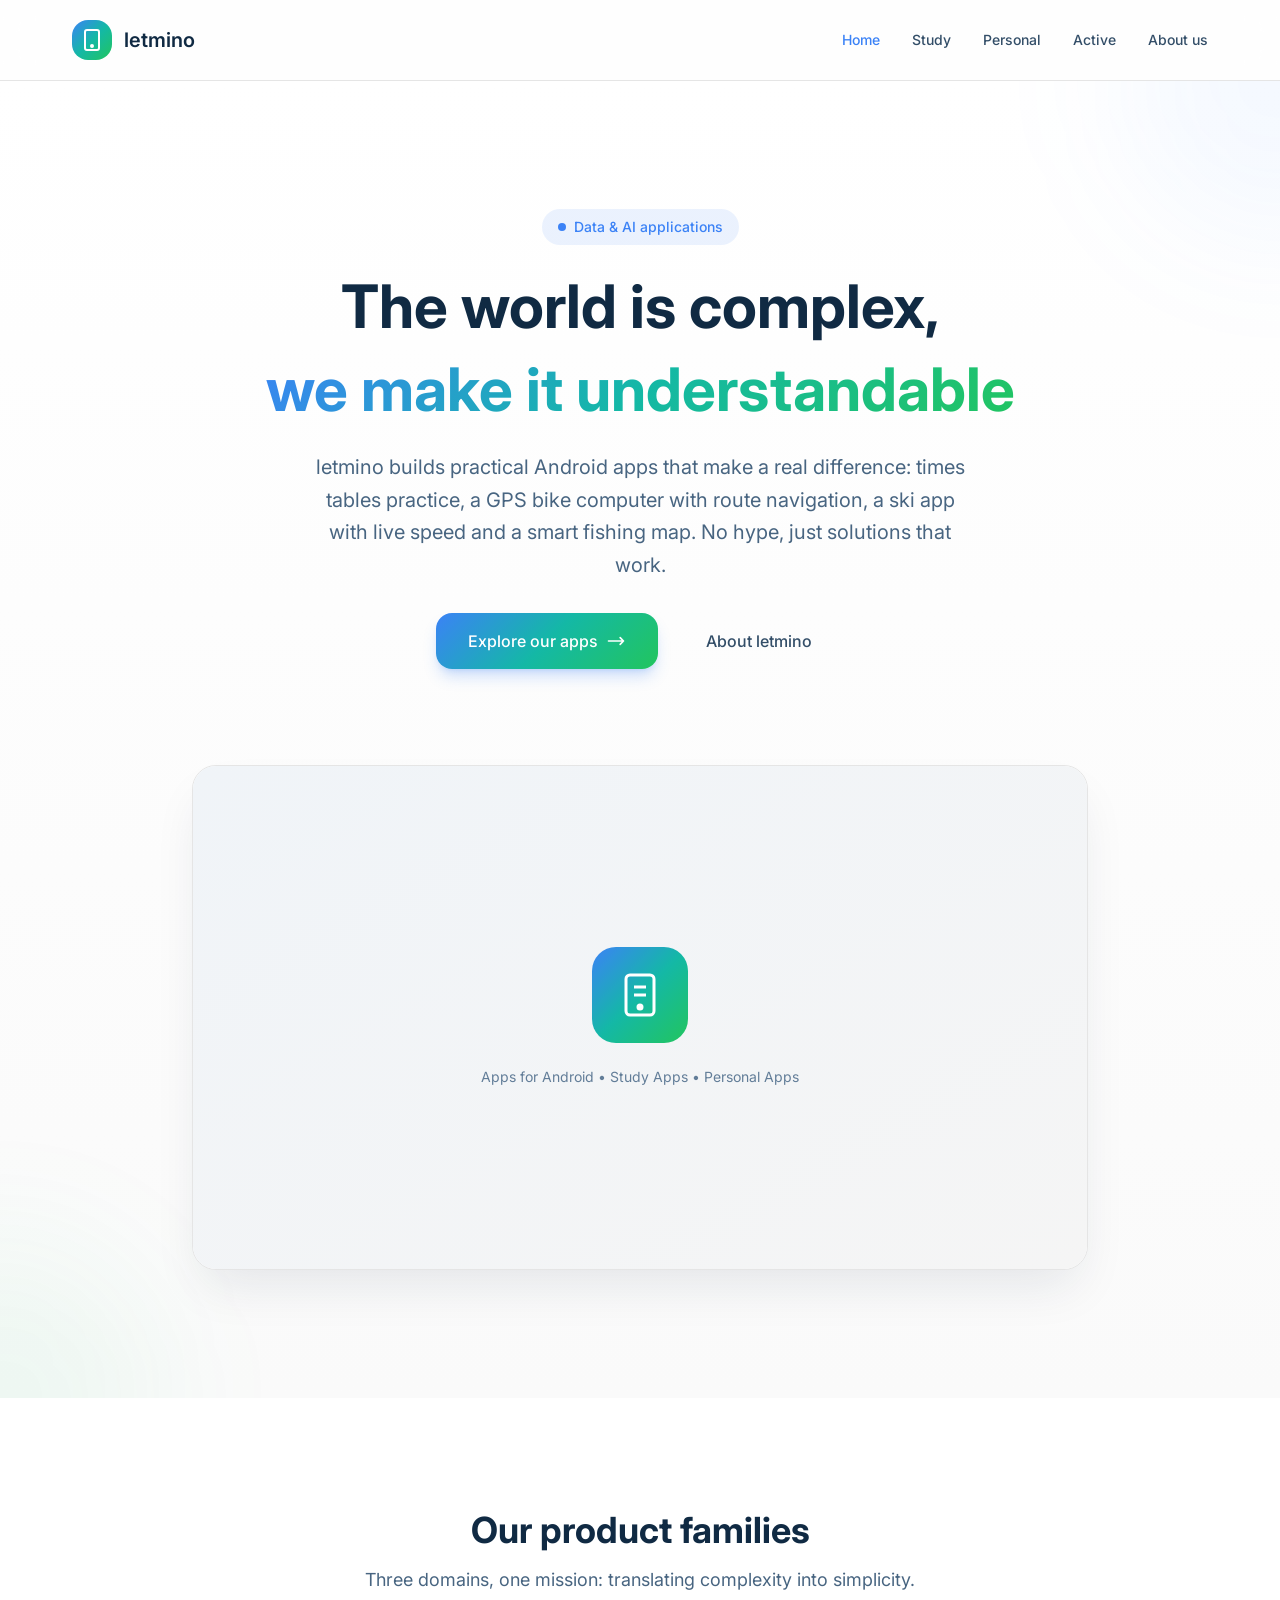
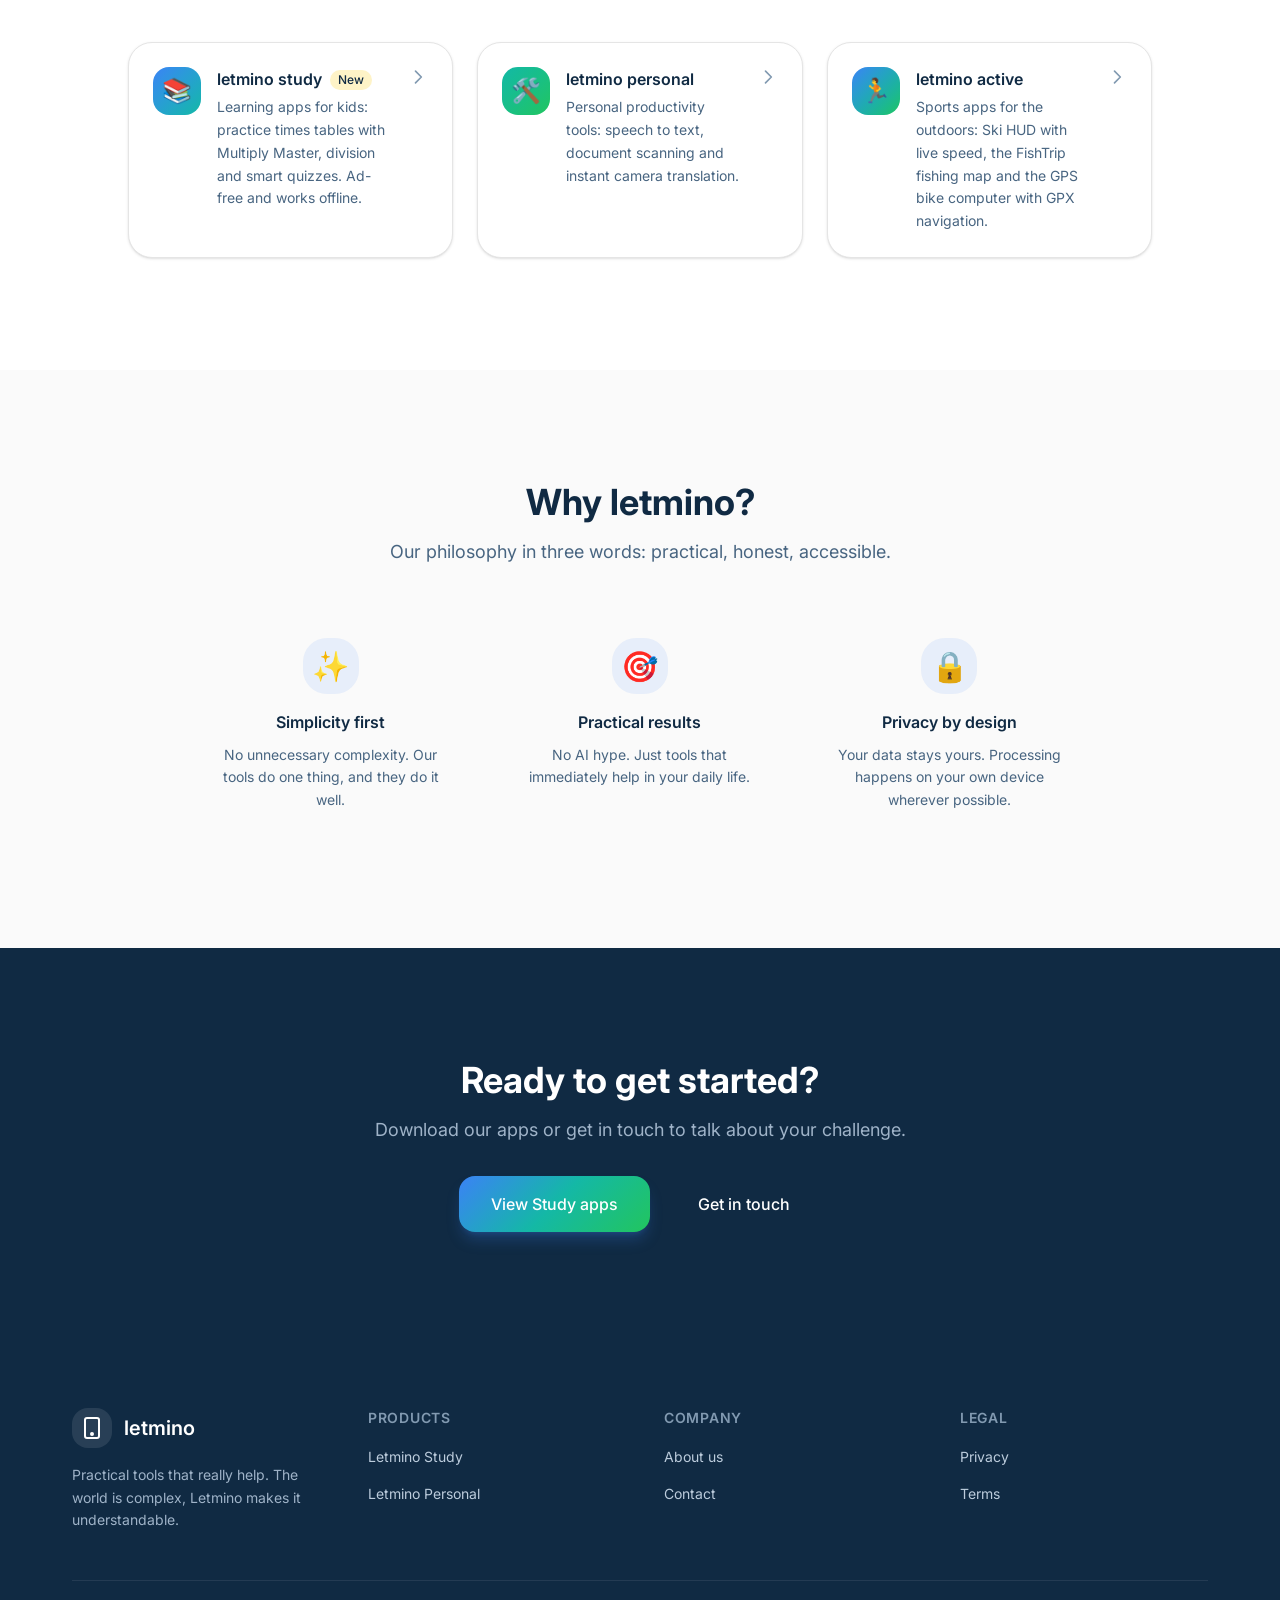
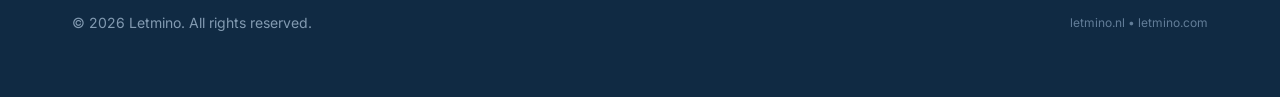
==== commit 71301a0c: "deploy: leensen/letmino_website_source@9a56d96d0e587a5b00f4a1f93a0d3d5ac0d8df7a" ====
--- a/index.html
+++ b/index.html
@@ -1,12 +1,12 @@
-<!DOCTYPE html><html lang="en"> <head><meta charset="UTF-8"><meta name="viewport" content="width=device-width, initial-scale=1.0"><link rel="icon" type="image/svg+xml" href="/favicon.svg"><link rel="canonical" href="https://www.letmino.com/"><!-- Google tag (gtag.js) --><script async src="https://www.googletagmanager.com/gtag/js?id=G-MMR7P58PR5"></script><script>
+<!DOCTYPE html><html lang="en"> <head><meta charset="UTF-8"><meta name="viewport" content="width=device-width, initial-scale=1.0"><link rel="icon" type="image/svg+xml" href="/favicon.svg"><link rel="canonical" href="https://www.letmino.com/"><link rel="sitemap" type="application/xml" href="/sitemap-index.xml"><!-- Google tag (gtag.js) --><script async src="https://www.googletagmanager.com/gtag/js?id=G-MMR7P58PR5"></script><script>
       window.dataLayer = window.dataLayer || [];
       function gtag(){dataLayer.push(arguments);}
       gtag('js', new Date());
 
       gtag('config', 'G-MMR7P58PR5');
-    </script><!-- Taalvarianten: dezelfde paden bestaan op beide domeinen --><link rel="alternate" hreflang="nl" href="https://www.letmino.nl/"><link rel="alternate" hreflang="en" href="https://www.letmino.com/"><link rel="alternate" hreflang="x-default" href="https://www.letmino.com/"><!-- Primary Meta Tags --><title>Practical tools that really help | Letmino</title><meta name="title" content="Practical tools that really help | Letmino"><meta name="description" content="Letmino - Practical tools that really help. AI-powered apps."><!-- Open Graph / Facebook --><meta property="og:type" content="website"><meta property="og:url" content="https://www.letmino.com/"><meta property="og:title" content="Practical tools that really help | Letmino"><meta property="og:description" content="Letmino - Practical tools that really help. AI-powered apps."><!-- Twitter --><meta property="twitter:card" content="summary_large_image"><meta property="twitter:url" content="https://www.letmino.com/"><meta property="twitter:title" content="Practical tools that really help | Letmino"><meta property="twitter:description" content="Letmino - Practical tools that really help. AI-powered apps."><!-- Fonts --><link rel="preconnect" href="https://fonts.googleapis.com"><link rel="preconnect" href="https://fonts.gstatic.com" crossorigin><link href="https://fonts.googleapis.com/css2?family=Inter:wght@400;500;600;700&family=Plus+Jakarta+Sans:wght@500;600;700;800&display=swap" rel="stylesheet"><meta name="generator" content="Astro v5.16.7"><link rel="stylesheet" href="/_astro/about.BSc8B22b.css"></head> <body class="min-h-screen flex flex-col"> <header class="sticky top-0 z-50 bg-white/80 backdrop-blur-lg border-b border-neutral-200"> <div class="container-custom"> <nav class="flex items-center justify-between h-16 md:h-20"> <!-- Logo --> <a href="/" class="flex items-center gap-3 group"> <div class="w-10 h-10 rounded-xl bg-gradient-brand flex items-center justify-center"> <svg viewBox="0 0 24 24" class="w-6 h-6 text-white" fill="none" stroke="currentColor" stroke-width="2"> <rect x="5" y="2" width="14" height="20" rx="2"></rect> <circle cx="12" cy="18" r="1" fill="currentColor"></circle> </svg> </div> <span class="text-xl font-semibold text-navy-900 group-hover:text-accent-blue transition-colors">
+    </script><!-- Taalvarianten: dezelfde paden bestaan op beide domeinen --><link rel="alternate" hreflang="nl" href="https://www.letmino.nl/"><link rel="alternate" hreflang="en" href="https://www.letmino.com/"><link rel="alternate" hreflang="x-default" href="https://www.letmino.com/"><!-- Primary Meta Tags --><title>Practical apps for learning, sports and productivity | Letmino</title><meta name="title" content="Practical apps for learning, sports and productivity | Letmino"><meta name="description" content="Letmino builds practical Android apps: times tables practice, a GPS bike computer, the Ski HUD speedometer and the FishTrip fishing map. Ad-free and privacy-first."><meta name="robots" content="index, follow, max-image-preview:large"><meta name="theme-color" content="#ffffff"><!-- Open Graph / Facebook --><meta property="og:type" content="website"><meta property="og:site_name" content="Letmino"><meta property="og:locale" content="en_US"><meta property="og:url" content="https://www.letmino.com/"><meta property="og:title" content="Practical apps for learning, sports and productivity | Letmino"><meta property="og:description" content="Letmino builds practical Android apps: times tables practice, a GPS bike computer, the Ski HUD speedometer and the FishTrip fishing map. Ad-free and privacy-first."><meta property="og:image" content="https://www.letmino.com/images/og-default-en.png"><!-- Twitter --><meta property="twitter:card" content="summary_large_image"><meta property="twitter:url" content="https://www.letmino.com/"><meta property="twitter:title" content="Practical apps for learning, sports and productivity | Letmino"><meta property="twitter:description" content="Letmino builds practical Android apps: times tables practice, a GPS bike computer, the Ski HUD speedometer and the FishTrip fishing map. Ad-free and privacy-first."><meta property="twitter:image" content="https://www.letmino.com/images/og-default-en.png"><!-- Structured data (JSON-LD) --><script type="application/ld+json">{"@context":"https://schema.org","@type":"Organization","@id":"https://www.letmino.com/#organization","name":"Letmino","url":"https://www.letmino.com/","logo":"https://www.letmino.com/favicon.svg","email":"hello@letmino.nl"}</script><script type="application/ld+json">{"@context":"https://schema.org","@type":"WebSite","@id":"https://www.letmino.com/#website","name":"Letmino","url":"https://www.letmino.com/","description":"Letmino builds practical Android apps for learning, sports and productivity. Ad-free, privacy-first and without the hassle.","inLanguage":"en","publisher":{"@id":"https://www.letmino.com/#organization"}}</script><!-- Fonts --><link rel="preconnect" href="https://fonts.googleapis.com"><link rel="preconnect" href="https://fonts.gstatic.com" crossorigin><link href="https://fonts.googleapis.com/css2?family=Inter:wght@400;500;600;700&family=Plus+Jakarta+Sans:wght@500;600;700;800&display=swap" rel="stylesheet"><meta name="generator" content="Astro v5.16.7"><link rel="stylesheet" href="/_astro/about.BSc8B22b.css"></head> <body class="min-h-screen flex flex-col"> <header class="sticky top-0 z-50 bg-white/80 backdrop-blur-lg border-b border-neutral-200"> <div class="container-custom"> <nav class="flex items-center justify-between h-16 md:h-20"> <!-- Logo --> <a href="/" class="flex items-center gap-3 group"> <div class="w-10 h-10 rounded-xl bg-gradient-brand flex items-center justify-center"> <svg viewBox="0 0 24 24" class="w-6 h-6 text-white" fill="none" stroke="currentColor" stroke-width="2"> <rect x="5" y="2" width="14" height="20" rx="2"></rect> <circle cx="12" cy="18" r="1" fill="currentColor"></circle> </svg> </div> <span class="text-xl font-semibold text-navy-900 group-hover:text-accent-blue transition-colors">
 letmino
-</span> </a> <!-- Desktop Navigation --> <div class="hidden md:flex items-center gap-8"> <a href="/" class="text-sm font-medium transition-colors hover:text-accent-blue text-accent-blue"> Home </a><a href="/study" class="text-sm font-medium transition-colors hover:text-accent-blue text-navy-700"> Study </a><a href="/personal" class="text-sm font-medium transition-colors hover:text-accent-blue text-navy-700"> Personal </a><a href="/active" class="text-sm font-medium transition-colors hover:text-accent-blue text-navy-700"> Active </a><a href="/about" class="text-sm font-medium transition-colors hover:text-accent-blue text-navy-700"> About us </a> </div> <!-- Mobile Menu Button --> <button id="mobile-menu-btn" class="md:hidden p-2 rounded-lg hover:bg-neutral-100 transition-colors" aria-label="Open menu"> <svg class="w-6 h-6 text-navy-900" fill="none" stroke="currentColor" viewBox="0 0 24 24"> <path stroke-linecap="round" stroke-linejoin="round" stroke-width="2" d="M4 6h16M4 12h16M4 18h16"></path> </svg> </button> </nav> </div> <!-- Mobile Menu --> <div id="mobile-menu" class="hidden md:hidden border-t border-neutral-200 bg-white"> <div class="container-custom py-4 space-y-2"> <a href="/" class="block px-4 py-2 rounded-lg text-sm font-medium transition-colors hover:bg-neutral-100 text-accent-blue bg-accent-blue/5"> Home </a><a href="/study" class="block px-4 py-2 rounded-lg text-sm font-medium transition-colors hover:bg-neutral-100 text-navy-700"> Study </a><a href="/personal" class="block px-4 py-2 rounded-lg text-sm font-medium transition-colors hover:bg-neutral-100 text-navy-700"> Personal </a><a href="/active" class="block px-4 py-2 rounded-lg text-sm font-medium transition-colors hover:bg-neutral-100 text-navy-700"> Active </a><a href="/about" class="block px-4 py-2 rounded-lg text-sm font-medium transition-colors hover:bg-neutral-100 text-navy-700"> About us </a> </div> </div> </header> <script type="module">const e=document.getElementById("mobile-menu-btn"),n=document.getElementById("mobile-menu");e?.addEventListener("click",()=>{n?.classList.toggle("hidden")});</script> <main class="flex-1">   <section class="relative overflow-hidden bg-gradient-to-b from-white to-neutral-50"> <!-- Background decoration --> <div class="absolute inset-0 overflow-hidden"> <div class="absolute -top-40 -right-40 w-80 h-80 bg-accent-blue/5 rounded-full blur-3xl"></div> <div class="absolute -bottom-40 -left-40 w-80 h-80 bg-accent-green/5 rounded-full blur-3xl"></div> </div> <div class="container-custom relative py-20 md:py-32"> <div class="max-w-3xl mx-auto text-center"> <!-- Tagline --> <div class="inline-flex items-center gap-2 px-4 py-2 rounded-full bg-accent-blue/10 text-accent-blue text-sm font-medium mb-6"> <span class="w-2 h-2 rounded-full bg-accent-blue animate-pulse"></span> Data &amp; AI applications </div> <!-- Heading --> <h1 class="text-4xl md:text-5xl lg:text-6xl font-bold text-navy-900 mb-6 leading-tight"> The world is complex, <span class="text-gradient block mt-2">we make it understandable</span> </h1> <!-- Subheading --> <p class="text-lg md:text-xl text-navy-600 mb-8 max-w-2xl mx-auto leading-relaxed"> letmino builds practical apps and tools that use data and AI to make a real difference. No hype, just solutions that work. </p> <!-- CTA Buttons --> <div class="flex flex-col sm:flex-row items-center justify-center gap-4"> <a href="/study" class="inline-flex items-center justify-center font-medium rounded-xl transition-all duration-200 focus:outline-none focus:ring-2 focus:ring-offset-2 bg-gradient-brand text-white hover:opacity-90 focus:ring-accent-blue shadow-lg shadow-accent-blue/25 px-8 py-4 text-base gap-2 ">Explore our apps<svg class="w-5 h-5" fill="none" stroke="currentColor" viewBox="0 0 24 24"> <path stroke-linecap="round" stroke-linejoin="round" stroke-width="2" d="M17 8l4 4m0 0l-4 4m4-4H3"></path> </svg> </a> <a href="/about" class="inline-flex items-center justify-center font-medium rounded-xl transition-all duration-200 focus:outline-none focus:ring-2 focus:ring-offset-2 bg-transparent text-navy-700 hover:bg-neutral-100 focus:ring-navy-500 px-8 py-4 text-base gap-2 ">About letmino</a> </div> </div> <!-- Hero Visual --> <div class="mt-16 md:mt-24 max-w-4xl mx-auto"> <div class="relative bg-white rounded-3xl shadow-2xl shadow-navy-900/10 border border-neutral-200 overflow-hidden"> <div class="aspect-video bg-gradient-to-br from-navy-50 to-neutral-100 flex items-center justify-center"> <!-- Placeholder for hero image/animation --> <div class="text-center p-8"> <div class="w-24 h-24 mx-auto mb-6 rounded-3xl bg-gradient-brand flex items-center justify-center"> <svg viewBox="0 0 24 24" class="w-12 h-12 text-white" fill="none" stroke="currentColor" stroke-width="1.5"> <rect x="5" y="2" width="14" height="20" rx="2"></rect> <circle cx="12" cy="18" r="1" fill="currentColor"></circle> <path d="M9 8h6M9 12h6"></path> </svg> </div> <p class="text-navy-500 text-sm"> Apps for Android • Study Apps • Personal Apps </p> </div> </div> </div> </div> </div> </section>  <section class="py-20 md:py-28 bg-white"> <div class="container-custom"> <div class="text-center mb-12"> <h2 class="text-3xl md:text-4xl font-bold text-navy-900 mb-4"> Our product families </h2> <p class="text-lg text-navy-600 max-w-2xl mx-auto"> Three domains, one mission: translating complexity into simplicity. </p> </div> <div class="grid md:grid-cols-3 gap-6 max-w-5xl mx-auto"> <a href="/study" class="group block bg-white rounded-2xl p-6 shadow-sm border border-neutral-200 card-hover"> <div class="flex items-start gap-4"> <div class="w-12 h-12 rounded-xl bg-gradient-to-br from-accent-blue to-accent-teal flex items-center justify-center flex-shrink-0"> <span class="text-2xl">📚</span> </div> <div class="flex-1 min-w-0"> <div class="flex items-center gap-2 mb-1"> <h3 class="font-semibold text-navy-900 group-hover:text-accent-blue transition-colors"> letmino study </h3> <span class="px-2 py-0.5 text-xs font-medium rounded-full bg-warm-100 text-warm-600"> New </span> </div> <p class="text-sm text-navy-600 leading-relaxed"> Digital learning tools for daily practice. Times tables, division and smart quizzes. </p> </div> <svg class="w-5 h-5 text-navy-400 group-hover:text-accent-blue group-hover:translate-x-1 transition-all flex-shrink-0" fill="none" stroke="currentColor" viewBox="0 0 24 24"> <path stroke-linecap="round" stroke-linejoin="round" stroke-width="2" d="M9 5l7 7-7 7"></path> </svg> </div> </a><a href="/personal" class="group block bg-white rounded-2xl p-6 shadow-sm border border-neutral-200 card-hover"> <div class="flex items-start gap-4"> <div class="w-12 h-12 rounded-xl bg-gradient-to-br from-accent-teal to-accent-green flex items-center justify-center flex-shrink-0"> <span class="text-2xl">🛠️</span> </div> <div class="flex-1 min-w-0"> <div class="flex items-center gap-2 mb-1"> <h3 class="font-semibold text-navy-900 group-hover:text-accent-blue transition-colors"> letmino personal </h3>  </div> <p class="text-sm text-navy-600 leading-relaxed"> Personal productivity tools. Speech to text, document scanning and more. </p> </div> <svg class="w-5 h-5 text-navy-400 group-hover:text-accent-blue group-hover:translate-x-1 transition-all flex-shrink-0" fill="none" stroke="currentColor" viewBox="0 0 24 24"> <path stroke-linecap="round" stroke-linejoin="round" stroke-width="2" d="M9 5l7 7-7 7"></path> </svg> </div> </a><a href="/active" class="group block bg-white rounded-2xl p-6 shadow-sm border border-neutral-200 card-hover"> <div class="flex items-start gap-4"> <div class="w-12 h-12 rounded-xl bg-gradient-to-br from-accent-blue to-accent-green flex items-center justify-center flex-shrink-0"> <span class="text-2xl">🏃</span> </div> <div class="flex-1 min-w-0"> <div class="flex items-center gap-2 mb-1"> <h3 class="font-semibold text-navy-900 group-hover:text-accent-blue transition-colors"> letmino active </h3>  </div> <p class="text-sm text-navy-600 leading-relaxed"> Active apps for sports and the outdoors. Ski HUD, Golf and more. </p> </div> <svg class="w-5 h-5 text-navy-400 group-hover:text-accent-blue group-hover:translate-x-1 transition-all flex-shrink-0" fill="none" stroke="currentColor" viewBox="0 0 24 24"> <path stroke-linecap="round" stroke-linejoin="round" stroke-width="2" d="M9 5l7 7-7 7"></path> </svg> </div> </a> </div> </div> </section>  <section class="py-20 md:py-28 bg-neutral-50"> <div class="container-custom"> <div class="text-center mb-12"> <h2 class="text-3xl md:text-4xl font-bold text-navy-900 mb-4"> Why letmino? </h2> <p class="text-lg text-navy-600 max-w-2xl mx-auto"> Our philosophy in three words: practical, honest, accessible. </p> </div> <div class="grid md:grid-cols-3 gap-8 max-w-4xl mx-auto"> <div class="text-center p-6"> <div class="w-14 h-14 mx-auto mb-4 rounded-2xl bg-accent-blue/10 flex items-center justify-center"> <span class="text-3xl">✨</span> </div> <h3 class="font-semibold text-navy-900 mb-2">Simplicity first</h3> <p class="text-sm text-navy-600 leading-relaxed">No unnecessary complexity. Our tools do one thing, and they do it well.</p> </div><div class="text-center p-6"> <div class="w-14 h-14 mx-auto mb-4 rounded-2xl bg-accent-blue/10 flex items-center justify-center"> <span class="text-3xl">🎯</span> </div> <h3 class="font-semibold text-navy-900 mb-2">Practical results</h3> <p class="text-sm text-navy-600 leading-relaxed">No AI hype. Just tools that immediately help in your daily life.</p> </div><div class="text-center p-6"> <div class="w-14 h-14 mx-auto mb-4 rounded-2xl bg-accent-blue/10 flex items-center justify-center"> <span class="text-3xl">🔒</span> </div> <h3 class="font-semibold text-navy-900 mb-2">Privacy by design</h3> <p class="text-sm text-navy-600 leading-relaxed">Your data stays yours. Processing happens on your own device wherever possible.</p> </div> </div> </div> </section>  <section class="py-20 md:py-28 bg-navy-900"> <div class="container-custom text-center"> <h2 class="text-3xl md:text-4xl font-bold text-white mb-4"> Ready to get started? </h2> <p class="text-lg text-navy-300 mb-8 max-w-xl mx-auto"> Download our apps or get in touch to talk about your challenge. </p> <div class="flex flex-col sm:flex-row items-center justify-center gap-4"> <a href="/study" class="inline-flex items-center justify-center font-medium rounded-xl transition-all duration-200 focus:outline-none focus:ring-2 focus:ring-offset-2 bg-gradient-brand text-white hover:opacity-90 focus:ring-accent-blue shadow-lg shadow-accent-blue/25 px-8 py-4 text-base gap-2 ">View Study apps</a> <a href="/contact" class="inline-flex items-center justify-center font-medium rounded-xl transition-all duration-200 focus:outline-none focus:ring-2 focus:ring-offset-2 bg-transparent text-navy-700 hover:bg-neutral-100 focus:ring-navy-500 px-8 py-4 text-base gap-2 text-white hover:bg-white/10">Get in touch</a> </div> </div> </section>  </main> <footer class="bg-navy-900 text-white mt-auto"> <div class="container-custom py-16"> <div class="grid grid-cols-1 md:grid-cols-2 lg:grid-cols-4 gap-12"> <!-- Brand --> <div class="lg:col-span-1"> <a href="/" class="flex items-center gap-3 mb-4"> <div class="w-10 h-10 rounded-xl bg-white/10 flex items-center justify-center"> <svg viewBox="0 0 24 24" class="w-6 h-6 text-white" fill="none" stroke="currentColor" stroke-width="2"> <rect x="5" y="2" width="14" height="20" rx="2"></rect> <circle cx="12" cy="18" r="1" fill="currentColor"></circle> </svg> </div> <span class="text-xl font-semibold">letmino</span> </a> <p class="text-navy-300 text-sm leading-relaxed"> Practical tools that really help. The world is complex, Letmino makes it understandable. </p> </div> <!-- Products --> <div> <h3 class="font-semibold text-sm uppercase tracking-wider text-navy-400 mb-4"> Products </h3> <ul class="space-y-3"> <li> <a href="/study" class="text-navy-200 hover:text-white transition-colors text-sm"> Letmino Study </a> </li><li> <a href="/personal" class="text-navy-200 hover:text-white transition-colors text-sm"> Letmino Personal </a> </li> </ul> </div> <!-- Company --> <div> <h3 class="font-semibold text-sm uppercase tracking-wider text-navy-400 mb-4"> Company </h3> <ul class="space-y-3"> <li> <a href="/about" class="text-navy-200 hover:text-white transition-colors text-sm"> About us </a> </li><li> <a href="/contact" class="text-navy-200 hover:text-white transition-colors text-sm"> Contact </a> </li> </ul> </div> <!-- Legal --> <div> <h3 class="font-semibold text-sm uppercase tracking-wider text-navy-400 mb-4"> Legal </h3> <ul class="space-y-3"> <li> <a href="/privacy" class="text-navy-200 hover:text-white transition-colors text-sm"> Privacy </a> </li><li> <a href="/terms" class="text-navy-200 hover:text-white transition-colors text-sm"> Terms </a> </li> </ul> </div> </div> <!-- Bottom Bar --> <div class="mt-12 pt-8 border-t border-navy-800 flex flex-col md:flex-row justify-between items-center gap-4"> <p class="text-navy-400 text-sm">
+</span> </a> <!-- Desktop Navigation --> <div class="hidden md:flex items-center gap-8"> <a href="/" class="text-sm font-medium transition-colors hover:text-accent-blue text-accent-blue"> Home </a><a href="/study" class="text-sm font-medium transition-colors hover:text-accent-blue text-navy-700"> Study </a><a href="/personal" class="text-sm font-medium transition-colors hover:text-accent-blue text-navy-700"> Personal </a><a href="/active" class="text-sm font-medium transition-colors hover:text-accent-blue text-navy-700"> Active </a><a href="/about" class="text-sm font-medium transition-colors hover:text-accent-blue text-navy-700"> About us </a> </div> <!-- Mobile Menu Button --> <button id="mobile-menu-btn" class="md:hidden p-2 rounded-lg hover:bg-neutral-100 transition-colors" aria-label="Open menu"> <svg class="w-6 h-6 text-navy-900" fill="none" stroke="currentColor" viewBox="0 0 24 24"> <path stroke-linecap="round" stroke-linejoin="round" stroke-width="2" d="M4 6h16M4 12h16M4 18h16"></path> </svg> </button> </nav> </div> <!-- Mobile Menu --> <div id="mobile-menu" class="hidden md:hidden border-t border-neutral-200 bg-white"> <div class="container-custom py-4 space-y-2"> <a href="/" class="block px-4 py-2 rounded-lg text-sm font-medium transition-colors hover:bg-neutral-100 text-accent-blue bg-accent-blue/5"> Home </a><a href="/study" class="block px-4 py-2 rounded-lg text-sm font-medium transition-colors hover:bg-neutral-100 text-navy-700"> Study </a><a href="/personal" class="block px-4 py-2 rounded-lg text-sm font-medium transition-colors hover:bg-neutral-100 text-navy-700"> Personal </a><a href="/active" class="block px-4 py-2 rounded-lg text-sm font-medium transition-colors hover:bg-neutral-100 text-navy-700"> Active </a><a href="/about" class="block px-4 py-2 rounded-lg text-sm font-medium transition-colors hover:bg-neutral-100 text-navy-700"> About us </a> </div> </div> </header> <script type="module">const e=document.getElementById("mobile-menu-btn"),n=document.getElementById("mobile-menu");e?.addEventListener("click",()=>{n?.classList.toggle("hidden")});</script> <main class="flex-1">   <section class="relative overflow-hidden bg-gradient-to-b from-white to-neutral-50"> <!-- Background decoration --> <div class="absolute inset-0 overflow-hidden"> <div class="absolute -top-40 -right-40 w-80 h-80 bg-accent-blue/5 rounded-full blur-3xl"></div> <div class="absolute -bottom-40 -left-40 w-80 h-80 bg-accent-green/5 rounded-full blur-3xl"></div> </div> <div class="container-custom relative py-20 md:py-32"> <div class="max-w-3xl mx-auto text-center"> <!-- Tagline --> <div class="inline-flex items-center gap-2 px-4 py-2 rounded-full bg-accent-blue/10 text-accent-blue text-sm font-medium mb-6"> <span class="w-2 h-2 rounded-full bg-accent-blue animate-pulse"></span> Data &amp; AI applications </div> <!-- Heading --> <h1 class="text-4xl md:text-5xl lg:text-6xl font-bold text-navy-900 mb-6 leading-tight"> The world is complex, <span class="text-gradient block mt-2">we make it understandable</span> </h1> <!-- Subheading --> <p class="text-lg md:text-xl text-navy-600 mb-8 max-w-2xl mx-auto leading-relaxed"> letmino builds practical Android apps that make a real difference: times tables practice, a GPS bike computer with route navigation, a ski app with live speed and a smart fishing map. No hype, just solutions that work. </p> <!-- CTA Buttons --> <div class="flex flex-col sm:flex-row items-center justify-center gap-4"> <a href="/study" class="inline-flex items-center justify-center font-medium rounded-xl transition-all duration-200 focus:outline-none focus:ring-2 focus:ring-offset-2 bg-gradient-brand text-white hover:opacity-90 focus:ring-accent-blue shadow-lg shadow-accent-blue/25 px-8 py-4 text-base gap-2 ">Explore our apps<svg class="w-5 h-5" fill="none" stroke="currentColor" viewBox="0 0 24 24"> <path stroke-linecap="round" stroke-linejoin="round" stroke-width="2" d="M17 8l4 4m0 0l-4 4m4-4H3"></path> </svg> </a> <a href="/about" class="inline-flex items-center justify-center font-medium rounded-xl transition-all duration-200 focus:outline-none focus:ring-2 focus:ring-offset-2 bg-transparent text-navy-700 hover:bg-neutral-100 focus:ring-navy-500 px-8 py-4 text-base gap-2 ">About letmino</a> </div> </div> <!-- Hero Visual --> <div class="mt-16 md:mt-24 max-w-4xl mx-auto"> <div class="relative bg-white rounded-3xl shadow-2xl shadow-navy-900/10 border border-neutral-200 overflow-hidden"> <div class="aspect-video bg-gradient-to-br from-navy-50 to-neutral-100 flex items-center justify-center"> <!-- Placeholder for hero image/animation --> <div class="text-center p-8"> <div class="w-24 h-24 mx-auto mb-6 rounded-3xl bg-gradient-brand flex items-center justify-center"> <svg viewBox="0 0 24 24" class="w-12 h-12 text-white" fill="none" stroke="currentColor" stroke-width="1.5"> <rect x="5" y="2" width="14" height="20" rx="2"></rect> <circle cx="12" cy="18" r="1" fill="currentColor"></circle> <path d="M9 8h6M9 12h6"></path> </svg> </div> <p class="text-navy-500 text-sm"> Apps for Android • Study Apps • Personal Apps </p> </div> </div> </div> </div> </div> </section>  <section class="py-20 md:py-28 bg-white"> <div class="container-custom"> <div class="text-center mb-12"> <h2 class="text-3xl md:text-4xl font-bold text-navy-900 mb-4"> Our product families </h2> <p class="text-lg text-navy-600 max-w-2xl mx-auto"> Three domains, one mission: translating complexity into simplicity. </p> </div> <div class="grid md:grid-cols-3 gap-6 max-w-5xl mx-auto"> <a href="/study" class="group block bg-white rounded-2xl p-6 shadow-sm border border-neutral-200 card-hover"> <div class="flex items-start gap-4"> <div class="w-12 h-12 rounded-xl bg-gradient-to-br from-accent-blue to-accent-teal flex items-center justify-center flex-shrink-0"> <span class="text-2xl">📚</span> </div> <div class="flex-1 min-w-0"> <div class="flex items-center gap-2 mb-1"> <h3 class="font-semibold text-navy-900 group-hover:text-accent-blue transition-colors"> letmino study </h3> <span class="px-2 py-0.5 text-xs font-medium rounded-full bg-warm-100 text-warm-600"> New </span> </div> <p class="text-sm text-navy-600 leading-relaxed"> Learning apps for kids: practice times tables with Multiply Master, division and smart quizzes. Ad-free and works offline. </p> </div> <svg class="w-5 h-5 text-navy-400 group-hover:text-accent-blue group-hover:translate-x-1 transition-all flex-shrink-0" fill="none" stroke="currentColor" viewBox="0 0 24 24"> <path stroke-linecap="round" stroke-linejoin="round" stroke-width="2" d="M9 5l7 7-7 7"></path> </svg> </div> </a><a href="/personal" class="group block bg-white rounded-2xl p-6 shadow-sm border border-neutral-200 card-hover"> <div class="flex items-start gap-4"> <div class="w-12 h-12 rounded-xl bg-gradient-to-br from-accent-teal to-accent-green flex items-center justify-center flex-shrink-0"> <span class="text-2xl">🛠️</span> </div> <div class="flex-1 min-w-0"> <div class="flex items-center gap-2 mb-1"> <h3 class="font-semibold text-navy-900 group-hover:text-accent-blue transition-colors"> letmino personal </h3>  </div> <p class="text-sm text-navy-600 leading-relaxed"> Personal productivity tools: speech to text, document scanning and instant camera translation. </p> </div> <svg class="w-5 h-5 text-navy-400 group-hover:text-accent-blue group-hover:translate-x-1 transition-all flex-shrink-0" fill="none" stroke="currentColor" viewBox="0 0 24 24"> <path stroke-linecap="round" stroke-linejoin="round" stroke-width="2" d="M9 5l7 7-7 7"></path> </svg> </div> </a><a href="/active" class="group block bg-white rounded-2xl p-6 shadow-sm border border-neutral-200 card-hover"> <div class="flex items-start gap-4"> <div class="w-12 h-12 rounded-xl bg-gradient-to-br from-accent-blue to-accent-green flex items-center justify-center flex-shrink-0"> <span class="text-2xl">🏃</span> </div> <div class="flex-1 min-w-0"> <div class="flex items-center gap-2 mb-1"> <h3 class="font-semibold text-navy-900 group-hover:text-accent-blue transition-colors"> letmino active </h3>  </div> <p class="text-sm text-navy-600 leading-relaxed"> Sports apps for the outdoors: Ski HUD with live speed, the FishTrip fishing map and the GPS bike computer with GPX navigation. </p> </div> <svg class="w-5 h-5 text-navy-400 group-hover:text-accent-blue group-hover:translate-x-1 transition-all flex-shrink-0" fill="none" stroke="currentColor" viewBox="0 0 24 24"> <path stroke-linecap="round" stroke-linejoin="round" stroke-width="2" d="M9 5l7 7-7 7"></path> </svg> </div> </a> </div> </div> </section>  <section class="py-20 md:py-28 bg-neutral-50"> <div class="container-custom"> <div class="text-center mb-12"> <h2 class="text-3xl md:text-4xl font-bold text-navy-900 mb-4"> Why letmino? </h2> <p class="text-lg text-navy-600 max-w-2xl mx-auto"> Our philosophy in three words: practical, honest, accessible. </p> </div> <div class="grid md:grid-cols-3 gap-8 max-w-4xl mx-auto"> <div class="text-center p-6"> <div class="w-14 h-14 mx-auto mb-4 rounded-2xl bg-accent-blue/10 flex items-center justify-center"> <span class="text-3xl">✨</span> </div> <h3 class="font-semibold text-navy-900 mb-2">Simplicity first</h3> <p class="text-sm text-navy-600 leading-relaxed">No unnecessary complexity. Our tools do one thing, and they do it well.</p> </div><div class="text-center p-6"> <div class="w-14 h-14 mx-auto mb-4 rounded-2xl bg-accent-blue/10 flex items-center justify-center"> <span class="text-3xl">🎯</span> </div> <h3 class="font-semibold text-navy-900 mb-2">Practical results</h3> <p class="text-sm text-navy-600 leading-relaxed">No AI hype. Just tools that immediately help in your daily life.</p> </div><div class="text-center p-6"> <div class="w-14 h-14 mx-auto mb-4 rounded-2xl bg-accent-blue/10 flex items-center justify-center"> <span class="text-3xl">🔒</span> </div> <h3 class="font-semibold text-navy-900 mb-2">Privacy by design</h3> <p class="text-sm text-navy-600 leading-relaxed">Your data stays yours. Processing happens on your own device wherever possible.</p> </div> </div> </div> </section>  <section class="py-20 md:py-28 bg-navy-900"> <div class="container-custom text-center"> <h2 class="text-3xl md:text-4xl font-bold text-white mb-4"> Ready to get started? </h2> <p class="text-lg text-navy-300 mb-8 max-w-xl mx-auto"> Download our apps or get in touch to talk about your challenge. </p> <div class="flex flex-col sm:flex-row items-center justify-center gap-4"> <a href="/study" class="inline-flex items-center justify-center font-medium rounded-xl transition-all duration-200 focus:outline-none focus:ring-2 focus:ring-offset-2 bg-gradient-brand text-white hover:opacity-90 focus:ring-accent-blue shadow-lg shadow-accent-blue/25 px-8 py-4 text-base gap-2 ">View Study apps</a> <a href="/contact" class="inline-flex items-center justify-center font-medium rounded-xl transition-all duration-200 focus:outline-none focus:ring-2 focus:ring-offset-2 bg-transparent text-navy-700 hover:bg-neutral-100 focus:ring-navy-500 px-8 py-4 text-base gap-2 text-white hover:bg-white/10">Get in touch</a> </div> </div> </section>  </main> <footer class="bg-navy-900 text-white mt-auto"> <div class="container-custom py-16"> <div class="grid grid-cols-1 md:grid-cols-2 lg:grid-cols-4 gap-12"> <!-- Brand --> <div class="lg:col-span-1"> <a href="/" class="flex items-center gap-3 mb-4"> <div class="w-10 h-10 rounded-xl bg-white/10 flex items-center justify-center"> <svg viewBox="0 0 24 24" class="w-6 h-6 text-white" fill="none" stroke="currentColor" stroke-width="2"> <rect x="5" y="2" width="14" height="20" rx="2"></rect> <circle cx="12" cy="18" r="1" fill="currentColor"></circle> </svg> </div> <span class="text-xl font-semibold">letmino</span> </a> <p class="text-navy-300 text-sm leading-relaxed"> Practical tools that really help. The world is complex, Letmino makes it understandable. </p> </div> <!-- Products --> <div> <h3 class="font-semibold text-sm uppercase tracking-wider text-navy-400 mb-4"> Products </h3> <ul class="space-y-3"> <li> <a href="/study" class="text-navy-200 hover:text-white transition-colors text-sm"> Letmino Study </a> </li><li> <a href="/personal" class="text-navy-200 hover:text-white transition-colors text-sm"> Letmino Personal </a> </li> </ul> </div> <!-- Company --> <div> <h3 class="font-semibold text-sm uppercase tracking-wider text-navy-400 mb-4"> Company </h3> <ul class="space-y-3"> <li> <a href="/about" class="text-navy-200 hover:text-white transition-colors text-sm"> About us </a> </li><li> <a href="/contact" class="text-navy-200 hover:text-white transition-colors text-sm"> Contact </a> </li> </ul> </div> <!-- Legal --> <div> <h3 class="font-semibold text-sm uppercase tracking-wider text-navy-400 mb-4"> Legal </h3> <ul class="space-y-3"> <li> <a href="/privacy" class="text-navy-200 hover:text-white transition-colors text-sm"> Privacy </a> </li><li> <a href="/terms" class="text-navy-200 hover:text-white transition-colors text-sm"> Terms </a> </li> </ul> </div> </div> <!-- Bottom Bar --> <div class="mt-12 pt-8 border-t border-navy-800 flex flex-col md:flex-row justify-between items-center gap-4"> <p class="text-navy-400 text-sm">
 © 2026 Letmino. All rights reserved. </p> <div class="flex items-center gap-4"> <span class="text-navy-500 text-xs">
 letmino.nl • letmino.com
 </span> </div> </div> </div> </footer> </body></html>
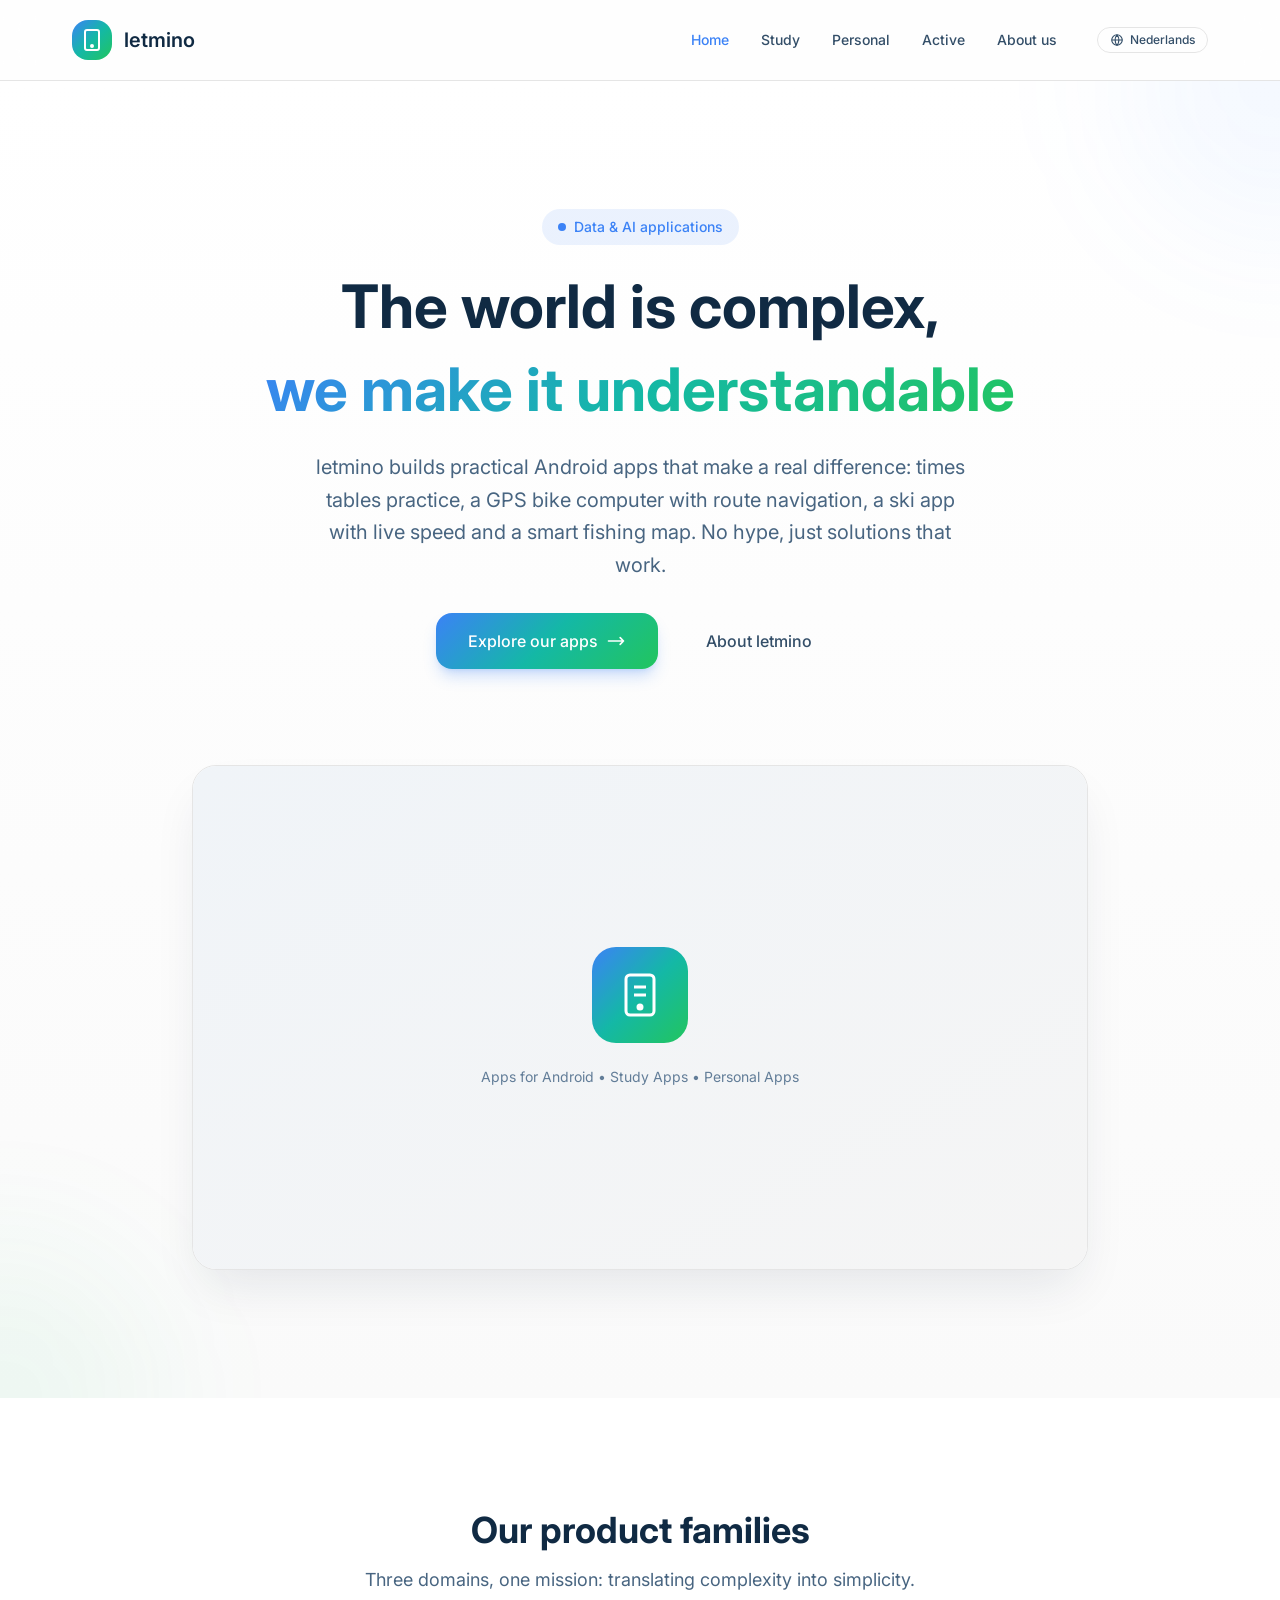
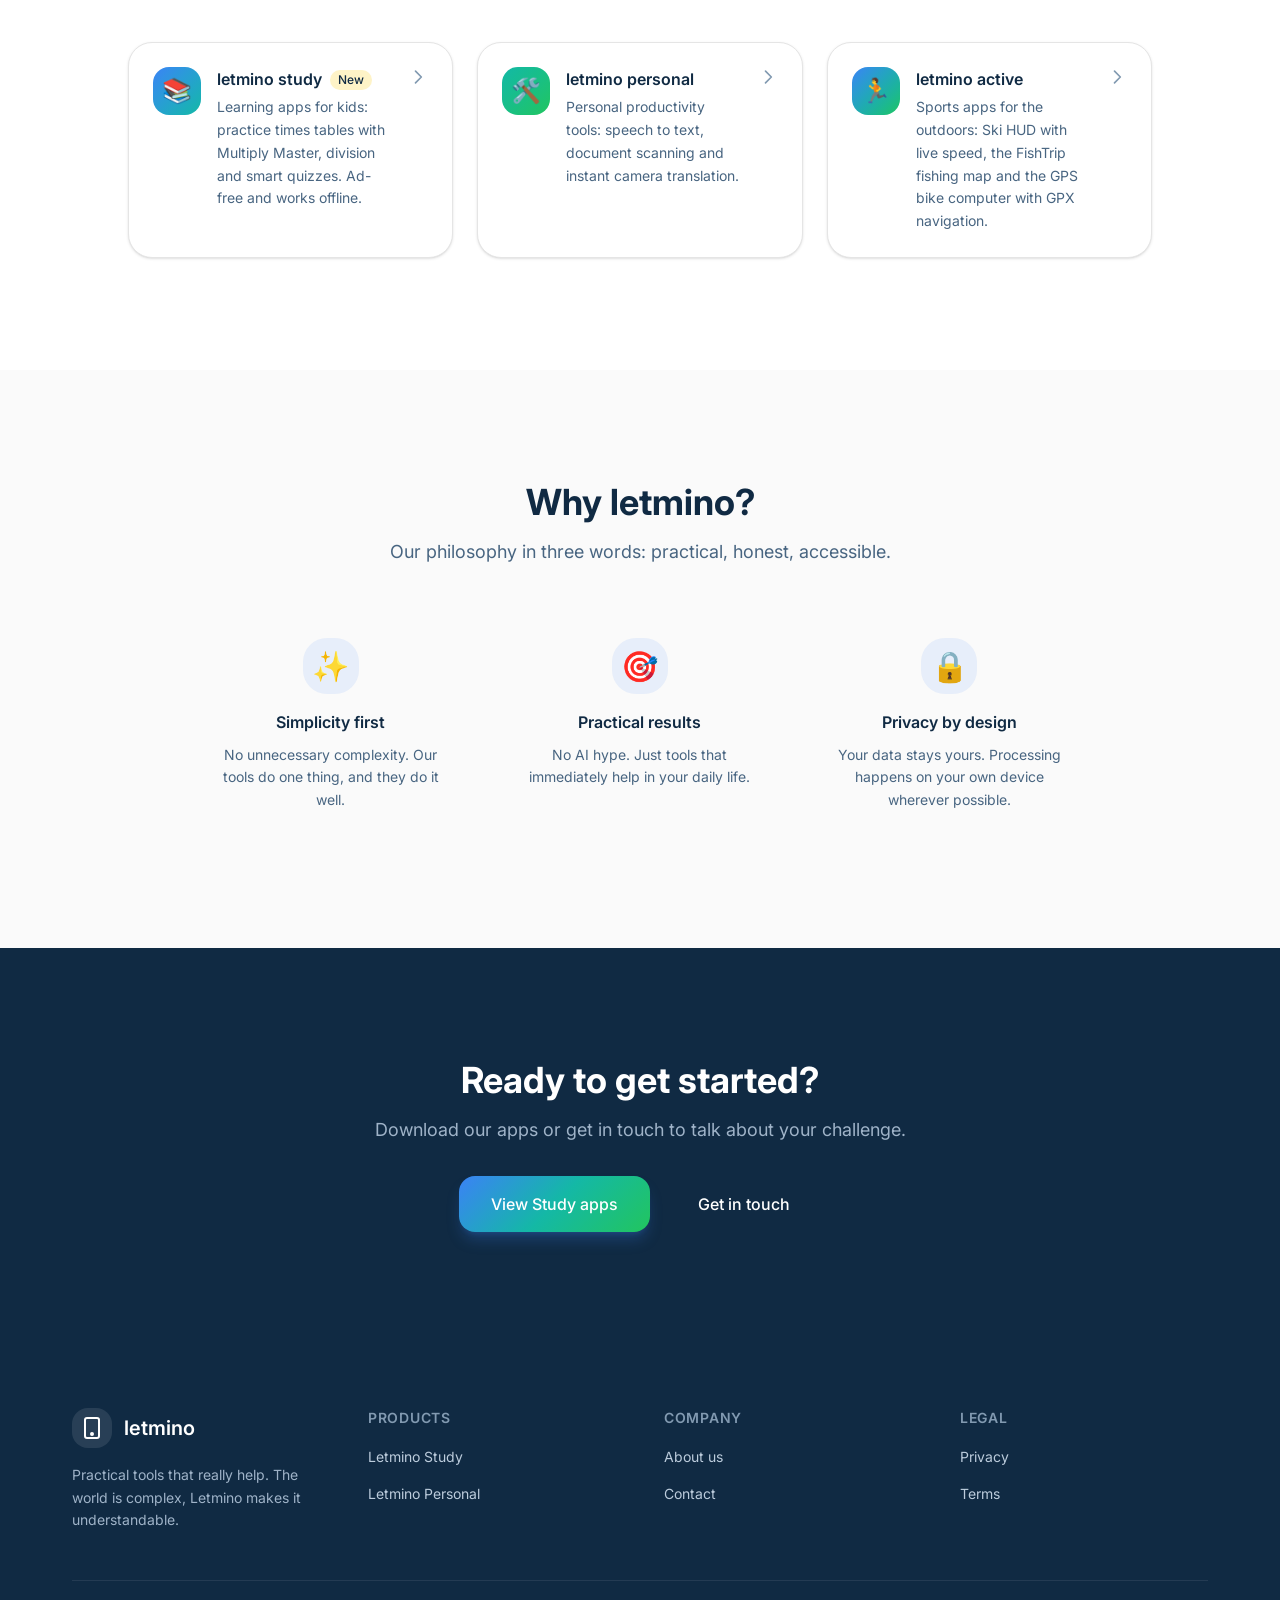
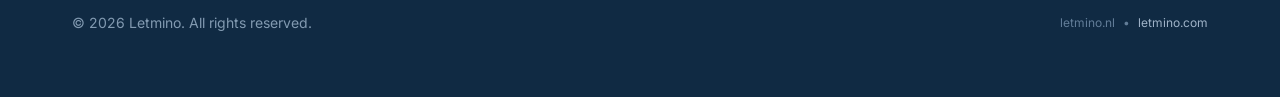
==== commit 1ed5961b: "deploy: leensen/letmino_website_source@a22b7fa32486f117557365cfb0b18a8e92296dc5" ====
--- a/index.html
+++ b/index.html
@@ -4,9 +4,8 @@
       gtag('js', new Date());
 
       gtag('config', 'G-MMR7P58PR5');
-    </script><!-- Taalvarianten: dezelfde paden bestaan op beide domeinen --><link rel="alternate" hreflang="nl" href="https://www.letmino.nl/"><link rel="alternate" hreflang="en" href="https://www.letmino.com/"><link rel="alternate" hreflang="x-default" href="https://www.letmino.com/"><!-- Primary Meta Tags --><title>Practical apps for learning, sports and productivity | Letmino</title><meta name="title" content="Practical apps for learning, sports and productivity | Letmino"><meta name="description" content="Letmino builds practical Android apps: times tables practice, a GPS bike computer, the Ski HUD speedometer and the FishTrip fishing map. Ad-free and privacy-first."><meta name="robots" content="index, follow, max-image-preview:large"><meta name="theme-color" content="#ffffff"><!-- Open Graph / Facebook --><meta property="og:type" content="website"><meta property="og:site_name" content="Letmino"><meta property="og:locale" content="en_US"><meta property="og:url" content="https://www.letmino.com/"><meta property="og:title" content="Practical apps for learning, sports and productivity | Letmino"><meta property="og:description" content="Letmino builds practical Android apps: times tables practice, a GPS bike computer, the Ski HUD speedometer and the FishTrip fishing map. Ad-free and privacy-first."><meta property="og:image" content="https://www.letmino.com/images/og-default-en.png"><!-- Twitter --><meta property="twitter:card" content="summary_large_image"><meta property="twitter:url" content="https://www.letmino.com/"><meta property="twitter:title" content="Practical apps for learning, sports and productivity | Letmino"><meta property="twitter:description" content="Letmino builds practical Android apps: times tables practice, a GPS bike computer, the Ski HUD speedometer and the FishTrip fishing map. Ad-free and privacy-first."><meta property="twitter:image" content="https://www.letmino.com/images/og-default-en.png"><!-- Structured data (JSON-LD) --><script type="application/ld+json">{"@context":"https://schema.org","@type":"Organization","@id":"https://www.letmino.com/#organization","name":"Letmino","url":"https://www.letmino.com/","logo":"https://www.letmino.com/favicon.svg","email":"hello@letmino.nl"}</script><script type="application/ld+json">{"@context":"https://schema.org","@type":"WebSite","@id":"https://www.letmino.com/#website","name":"Letmino","url":"https://www.letmino.com/","description":"Letmino builds practical Android apps for learning, sports and productivity. Ad-free, privacy-first and without the hassle.","inLanguage":"en","publisher":{"@id":"https://www.letmino.com/#organization"}}</script><!-- Fonts --><link rel="preconnect" href="https://fonts.googleapis.com"><link rel="preconnect" href="https://fonts.gstatic.com" crossorigin><link href="https://fonts.googleapis.com/css2?family=Inter:wght@400;500;600;700&family=Plus+Jakarta+Sans:wght@500;600;700;800&display=swap" rel="stylesheet"><meta name="generator" content="Astro v5.16.7"><link rel="stylesheet" href="/_astro/about.BSc8B22b.css"></head> <body class="min-h-screen flex flex-col"> <header class="sticky top-0 z-50 bg-white/80 backdrop-blur-lg border-b border-neutral-200"> <div class="container-custom"> <nav class="flex items-center justify-between h-16 md:h-20"> <!-- Logo --> <a href="/" class="flex items-center gap-3 group"> <div class="w-10 h-10 rounded-xl bg-gradient-brand flex items-center justify-center"> <svg viewBox="0 0 24 24" class="w-6 h-6 text-white" fill="none" stroke="currentColor" stroke-width="2"> <rect x="5" y="2" width="14" height="20" rx="2"></rect> <circle cx="12" cy="18" r="1" fill="currentColor"></circle> </svg> </div> <span class="text-xl font-semibold text-navy-900 group-hover:text-accent-blue transition-colors">
+    </script><!-- Taalvarianten: dezelfde paden bestaan op beide domeinen --><link rel="alternate" hreflang="nl" href="https://www.letmino.nl/"><link rel="alternate" hreflang="en" href="https://www.letmino.com/"><link rel="alternate" hreflang="x-default" href="https://www.letmino.com/"><!-- Primary Meta Tags --><title>Practical apps for learning, sports and productivity | Letmino</title><meta name="title" content="Practical apps for learning, sports and productivity | Letmino"><meta name="description" content="Letmino builds practical Android apps: times tables practice, a GPS bike computer, the Ski HUD speedometer and the FishTrip fishing map. Ad-free and privacy-first."><meta name="robots" content="index, follow, max-image-preview:large"><meta name="theme-color" content="#ffffff"><!-- Open Graph / Facebook --><meta property="og:type" content="website"><meta property="og:site_name" content="Letmino"><meta property="og:locale" content="en_US"><meta property="og:url" content="https://www.letmino.com/"><meta property="og:title" content="Practical apps for learning, sports and productivity | Letmino"><meta property="og:description" content="Letmino builds practical Android apps: times tables practice, a GPS bike computer, the Ski HUD speedometer and the FishTrip fishing map. Ad-free and privacy-first."><meta property="og:image" content="https://www.letmino.com/images/og-default-en.png"><!-- Twitter --><meta property="twitter:card" content="summary_large_image"><meta property="twitter:url" content="https://www.letmino.com/"><meta property="twitter:title" content="Practical apps for learning, sports and productivity | Letmino"><meta property="twitter:description" content="Letmino builds practical Android apps: times tables practice, a GPS bike computer, the Ski HUD speedometer and the FishTrip fishing map. Ad-free and privacy-first."><meta property="twitter:image" content="https://www.letmino.com/images/og-default-en.png"><!-- Structured data (JSON-LD) --><script type="application/ld+json">{"@context":"https://schema.org","@type":"Organization","@id":"https://www.letmino.com/#organization","name":"Letmino","url":"https://www.letmino.com/","logo":"https://www.letmino.com/favicon.svg","email":"hello@letmino.nl"}</script><script type="application/ld+json">{"@context":"https://schema.org","@type":"WebSite","@id":"https://www.letmino.com/#website","name":"Letmino","url":"https://www.letmino.com/","description":"Letmino builds practical Android apps for learning, sports and productivity. Ad-free, privacy-first and without the hassle.","inLanguage":"en","publisher":{"@id":"https://www.letmino.com/#organization"}}</script><!-- Fonts --><link rel="preconnect" href="https://fonts.googleapis.com"><link rel="preconnect" href="https://fonts.gstatic.com" crossorigin><link href="https://fonts.googleapis.com/css2?family=Inter:wght@400;500;600;700&family=Plus+Jakarta+Sans:wght@500;600;700;800&display=swap" rel="stylesheet"><meta name="generator" content="Astro v5.16.7"><link rel="stylesheet" href="/_astro/about.C0iwdY-z.css"></head> <body class="min-h-screen flex flex-col"> <header class="sticky top-0 z-50 bg-white/80 backdrop-blur-lg border-b border-neutral-200"> <div class="container-custom"> <nav class="flex items-center justify-between h-16 md:h-20"> <!-- Logo --> <a href="/" class="flex items-center gap-3 group"> <div class="w-10 h-10 rounded-xl bg-gradient-brand flex items-center justify-center"> <svg viewBox="0 0 24 24" class="w-6 h-6 text-white" fill="none" stroke="currentColor" stroke-width="2"> <rect x="5" y="2" width="14" height="20" rx="2"></rect> <circle cx="12" cy="18" r="1" fill="currentColor"></circle> </svg> </div> <span class="text-xl font-semibold text-navy-900 group-hover:text-accent-blue transition-colors">
 letmino
-</span> </a> <!-- Desktop Navigation --> <div class="hidden md:flex items-center gap-8"> <a href="/" class="text-sm font-medium transition-colors hover:text-accent-blue text-accent-blue"> Home </a><a href="/study" class="text-sm font-medium transition-colors hover:text-accent-blue text-navy-700"> Study </a><a href="/personal" class="text-sm font-medium transition-colors hover:text-accent-blue text-navy-700"> Personal </a><a href="/active" class="text-sm font-medium transition-colors hover:text-accent-blue text-navy-700"> Active </a><a href="/about" class="text-sm font-medium transition-colors hover:text-accent-blue text-navy-700"> About us </a> </div> <!-- Mobile Menu Button --> <button id="mobile-menu-btn" class="md:hidden p-2 rounded-lg hover:bg-neutral-100 transition-colors" aria-label="Open menu"> <svg class="w-6 h-6 text-navy-900" fill="none" stroke="currentColor" viewBox="0 0 24 24"> <path stroke-linecap="round" stroke-linejoin="round" stroke-width="2" d="M4 6h16M4 12h16M4 18h16"></path> </svg> </button> </nav> </div> <!-- Mobile Menu --> <div id="mobile-menu" class="hidden md:hidden border-t border-neutral-200 bg-white"> <div class="container-custom py-4 space-y-2"> <a href="/" class="block px-4 py-2 rounded-lg text-sm font-medium transition-colors hover:bg-neutral-100 text-accent-blue bg-accent-blue/5"> Home </a><a href="/study" class="block px-4 py-2 rounded-lg text-sm font-medium transition-colors hover:bg-neutral-100 text-navy-700"> Study </a><a href="/personal" class="block px-4 py-2 rounded-lg text-sm font-medium transition-colors hover:bg-neutral-100 text-navy-700"> Personal </a><a href="/active" class="block px-4 py-2 rounded-lg text-sm font-medium transition-colors hover:bg-neutral-100 text-navy-700"> Active </a><a href="/about" class="block px-4 py-2 rounded-lg text-sm font-medium transition-colors hover:bg-neutral-100 text-navy-700"> About us </a> </div> </div> </header> <script type="module">const e=document.getElementById("mobile-menu-btn"),n=document.getElementById("mobile-menu");e?.addEventListener("click",()=>{n?.classList.toggle("hidden")});</script> <main class="flex-1">   <section class="relative overflow-hidden bg-gradient-to-b from-white to-neutral-50"> <!-- Background decoration --> <div class="absolute inset-0 overflow-hidden"> <div class="absolute -top-40 -right-40 w-80 h-80 bg-accent-blue/5 rounded-full blur-3xl"></div> <div class="absolute -bottom-40 -left-40 w-80 h-80 bg-accent-green/5 rounded-full blur-3xl"></div> </div> <div class="container-custom relative py-20 md:py-32"> <div class="max-w-3xl mx-auto text-center"> <!-- Tagline --> <div class="inline-flex items-center gap-2 px-4 py-2 rounded-full bg-accent-blue/10 text-accent-blue text-sm font-medium mb-6"> <span class="w-2 h-2 rounded-full bg-accent-blue animate-pulse"></span> Data &amp; AI applications </div> <!-- Heading --> <h1 class="text-4xl md:text-5xl lg:text-6xl font-bold text-navy-900 mb-6 leading-tight"> The world is complex, <span class="text-gradient block mt-2">we make it understandable</span> </h1> <!-- Subheading --> <p class="text-lg md:text-xl text-navy-600 mb-8 max-w-2xl mx-auto leading-relaxed"> letmino builds practical Android apps that make a real difference: times tables practice, a GPS bike computer with route navigation, a ski app with live speed and a smart fishing map. No hype, just solutions that work. </p> <!-- CTA Buttons --> <div class="flex flex-col sm:flex-row items-center justify-center gap-4"> <a href="/study" class="inline-flex items-center justify-center font-medium rounded-xl transition-all duration-200 focus:outline-none focus:ring-2 focus:ring-offset-2 bg-gradient-brand text-white hover:opacity-90 focus:ring-accent-blue shadow-lg shadow-accent-blue/25 px-8 py-4 text-base gap-2 ">Explore our apps<svg class="w-5 h-5" fill="none" stroke="currentColor" viewBox="0 0 24 24"> <path stroke-linecap="round" stroke-linejoin="round" stroke-width="2" d="M17 8l4 4m0 0l-4 4m4-4H3"></path> </svg> </a> <a href="/about" class="inline-flex items-center justify-center font-medium rounded-xl transition-all duration-200 focus:outline-none focus:ring-2 focus:ring-offset-2 bg-transparent text-navy-700 hover:bg-neutral-100 focus:ring-navy-500 px-8 py-4 text-base gap-2 ">About letmino</a> </div> </div> <!-- Hero Visual --> <div class="mt-16 md:mt-24 max-w-4xl mx-auto"> <div class="relative bg-white rounded-3xl shadow-2xl shadow-navy-900/10 border border-neutral-200 overflow-hidden"> <div class="aspect-video bg-gradient-to-br from-navy-50 to-neutral-100 flex items-center justify-center"> <!-- Placeholder for hero image/animation --> <div class="text-center p-8"> <div class="w-24 h-24 mx-auto mb-6 rounded-3xl bg-gradient-brand flex items-center justify-center"> <svg viewBox="0 0 24 24" class="w-12 h-12 text-white" fill="none" stroke="currentColor" stroke-width="1.5"> <rect x="5" y="2" width="14" height="20" rx="2"></rect> <circle cx="12" cy="18" r="1" fill="currentColor"></circle> <path d="M9 8h6M9 12h6"></path> </svg> </div> <p class="text-navy-500 text-sm"> Apps for Android • Study Apps • Personal Apps </p> </div> </div> </div> </div> </div> </section>  <section class="py-20 md:py-28 bg-white"> <div class="container-custom"> <div class="text-center mb-12"> <h2 class="text-3xl md:text-4xl font-bold text-navy-900 mb-4"> Our product families </h2> <p class="text-lg text-navy-600 max-w-2xl mx-auto"> Three domains, one mission: translating complexity into simplicity. </p> </div> <div class="grid md:grid-cols-3 gap-6 max-w-5xl mx-auto"> <a href="/study" class="group block bg-white rounded-2xl p-6 shadow-sm border border-neutral-200 card-hover"> <div class="flex items-start gap-4"> <div class="w-12 h-12 rounded-xl bg-gradient-to-br from-accent-blue to-accent-teal flex items-center justify-center flex-shrink-0"> <span class="text-2xl">📚</span> </div> <div class="flex-1 min-w-0"> <div class="flex items-center gap-2 mb-1"> <h3 class="font-semibold text-navy-900 group-hover:text-accent-blue transition-colors"> letmino study </h3> <span class="px-2 py-0.5 text-xs font-medium rounded-full bg-warm-100 text-warm-600"> New </span> </div> <p class="text-sm text-navy-600 leading-relaxed"> Learning apps for kids: practice times tables with Multiply Master, division and smart quizzes. Ad-free and works offline. </p> </div> <svg class="w-5 h-5 text-navy-400 group-hover:text-accent-blue group-hover:translate-x-1 transition-all flex-shrink-0" fill="none" stroke="currentColor" viewBox="0 0 24 24"> <path stroke-linecap="round" stroke-linejoin="round" stroke-width="2" d="M9 5l7 7-7 7"></path> </svg> </div> </a><a href="/personal" class="group block bg-white rounded-2xl p-6 shadow-sm border border-neutral-200 card-hover"> <div class="flex items-start gap-4"> <div class="w-12 h-12 rounded-xl bg-gradient-to-br from-accent-teal to-accent-green flex items-center justify-center flex-shrink-0"> <span class="text-2xl">🛠️</span> </div> <div class="flex-1 min-w-0"> <div class="flex items-center gap-2 mb-1"> <h3 class="font-semibold text-navy-900 group-hover:text-accent-blue transition-colors"> letmino personal </h3>  </div> <p class="text-sm text-navy-600 leading-relaxed"> Personal productivity tools: speech to text, document scanning and instant camera translation. </p> </div> <svg class="w-5 h-5 text-navy-400 group-hover:text-accent-blue group-hover:translate-x-1 transition-all flex-shrink-0" fill="none" stroke="currentColor" viewBox="0 0 24 24"> <path stroke-linecap="round" stroke-linejoin="round" stroke-width="2" d="M9 5l7 7-7 7"></path> </svg> </div> </a><a href="/active" class="group block bg-white rounded-2xl p-6 shadow-sm border border-neutral-200 card-hover"> <div class="flex items-start gap-4"> <div class="w-12 h-12 rounded-xl bg-gradient-to-br from-accent-blue to-accent-green flex items-center justify-center flex-shrink-0"> <span class="text-2xl">🏃</span> </div> <div class="flex-1 min-w-0"> <div class="flex items-center gap-2 mb-1"> <h3 class="font-semibold text-navy-900 group-hover:text-accent-blue transition-colors"> letmino active </h3>  </div> <p class="text-sm text-navy-600 leading-relaxed"> Sports apps for the outdoors: Ski HUD with live speed, the FishTrip fishing map and the GPS bike computer with GPX navigation. </p> </div> <svg class="w-5 h-5 text-navy-400 group-hover:text-accent-blue group-hover:translate-x-1 transition-all flex-shrink-0" fill="none" stroke="currentColor" viewBox="0 0 24 24"> <path stroke-linecap="round" stroke-linejoin="round" stroke-width="2" d="M9 5l7 7-7 7"></path> </svg> </div> </a> </div> </div> </section>  <section class="py-20 md:py-28 bg-neutral-50"> <div class="container-custom"> <div class="text-center mb-12"> <h2 class="text-3xl md:text-4xl font-bold text-navy-900 mb-4"> Why letmino? </h2> <p class="text-lg text-navy-600 max-w-2xl mx-auto"> Our philosophy in three words: practical, honest, accessible. </p> </div> <div class="grid md:grid-cols-3 gap-8 max-w-4xl mx-auto"> <div class="text-center p-6"> <div class="w-14 h-14 mx-auto mb-4 rounded-2xl bg-accent-blue/10 flex items-center justify-center"> <span class="text-3xl">✨</span> </div> <h3 class="font-semibold text-navy-900 mb-2">Simplicity first</h3> <p class="text-sm text-navy-600 leading-relaxed">No unnecessary complexity. Our tools do one thing, and they do it well.</p> </div><div class="text-center p-6"> <div class="w-14 h-14 mx-auto mb-4 rounded-2xl bg-accent-blue/10 flex items-center justify-center"> <span class="text-3xl">🎯</span> </div> <h3 class="font-semibold text-navy-900 mb-2">Practical results</h3> <p class="text-sm text-navy-600 leading-relaxed">No AI hype. Just tools that immediately help in your daily life.</p> </div><div class="text-center p-6"> <div class="w-14 h-14 mx-auto mb-4 rounded-2xl bg-accent-blue/10 flex items-center justify-center"> <span class="text-3xl">🔒</span> </div> <h3 class="font-semibold text-navy-900 mb-2">Privacy by design</h3> <p class="text-sm text-navy-600 leading-relaxed">Your data stays yours. Processing happens on your own device wherever possible.</p> </div> </div> </div> </section>  <section class="py-20 md:py-28 bg-navy-900"> <div class="container-custom text-center"> <h2 class="text-3xl md:text-4xl font-bold text-white mb-4"> Ready to get started? </h2> <p class="text-lg text-navy-300 mb-8 max-w-xl mx-auto"> Download our apps or get in touch to talk about your challenge. </p> <div class="flex flex-col sm:flex-row items-center justify-center gap-4"> <a href="/study" class="inline-flex items-center justify-center font-medium rounded-xl transition-all duration-200 focus:outline-none focus:ring-2 focus:ring-offset-2 bg-gradient-brand text-white hover:opacity-90 focus:ring-accent-blue shadow-lg shadow-accent-blue/25 px-8 py-4 text-base gap-2 ">View Study apps</a> <a href="/contact" class="inline-flex items-center justify-center font-medium rounded-xl transition-all duration-200 focus:outline-none focus:ring-2 focus:ring-offset-2 bg-transparent text-navy-700 hover:bg-neutral-100 focus:ring-navy-500 px-8 py-4 text-base gap-2 text-white hover:bg-white/10">Get in touch</a> </div> </div> </section>  </main> <footer class="bg-navy-900 text-white mt-auto"> <div class="container-custom py-16"> <div class="grid grid-cols-1 md:grid-cols-2 lg:grid-cols-4 gap-12"> <!-- Brand --> <div class="lg:col-span-1"> <a href="/" class="flex items-center gap-3 mb-4"> <div class="w-10 h-10 rounded-xl bg-white/10 flex items-center justify-center"> <svg viewBox="0 0 24 24" class="w-6 h-6 text-white" fill="none" stroke="currentColor" stroke-width="2"> <rect x="5" y="2" width="14" height="20" rx="2"></rect> <circle cx="12" cy="18" r="1" fill="currentColor"></circle> </svg> </div> <span class="text-xl font-semibold">letmino</span> </a> <p class="text-navy-300 text-sm leading-relaxed"> Practical tools that really help. The world is complex, Letmino makes it understandable. </p> </div> <!-- Products --> <div> <h3 class="font-semibold text-sm uppercase tracking-wider text-navy-400 mb-4"> Products </h3> <ul class="space-y-3"> <li> <a href="/study" class="text-navy-200 hover:text-white transition-colors text-sm"> Letmino Study </a> </li><li> <a href="/personal" class="text-navy-200 hover:text-white transition-colors text-sm"> Letmino Personal </a> </li> </ul> </div> <!-- Company --> <div> <h3 class="font-semibold text-sm uppercase tracking-wider text-navy-400 mb-4"> Company </h3> <ul class="space-y-3"> <li> <a href="/about" class="text-navy-200 hover:text-white transition-colors text-sm"> About us </a> </li><li> <a href="/contact" class="text-navy-200 hover:text-white transition-colors text-sm"> Contact </a> </li> </ul> </div> <!-- Legal --> <div> <h3 class="font-semibold text-sm uppercase tracking-wider text-navy-400 mb-4"> Legal </h3> <ul class="space-y-3"> <li> <a href="/privacy" class="text-navy-200 hover:text-white transition-colors text-sm"> Privacy </a> </li><li> <a href="/terms" class="text-navy-200 hover:text-white transition-colors text-sm"> Terms </a> </li> </ul> </div> </div> <!-- Bottom Bar --> <div class="mt-12 pt-8 border-t border-navy-800 flex flex-col md:flex-row justify-between items-center gap-4"> <p class="text-navy-400 text-sm">
-© 2026 Letmino. All rights reserved. </p> <div class="flex items-center gap-4"> <span class="text-navy-500 text-xs">
-letmino.nl • letmino.com
-</span> </div> </div> </div> </footer> </body></html>+</span> </a> <!-- Desktop Navigation --> <div class="hidden md:flex items-center gap-8"> <a href="/" class="text-sm font-medium transition-colors hover:text-accent-blue text-accent-blue"> Home </a><a href="/study" class="text-sm font-medium transition-colors hover:text-accent-blue text-navy-700"> Study </a><a href="/personal" class="text-sm font-medium transition-colors hover:text-accent-blue text-navy-700"> Personal </a><a href="/active" class="text-sm font-medium transition-colors hover:text-accent-blue text-navy-700"> Active </a><a href="/about" class="text-sm font-medium transition-colors hover:text-accent-blue text-navy-700"> About us </a> <a href="https://www.letmino.nl/" hreflang="nl" lang="nl" title="View this page in Dutch on letmino.nl" class="ml-2 inline-flex items-center gap-1.5 rounded-full border border-neutral-200 px-3 py-1 text-xs font-medium text-navy-700 transition-colors hover:border-accent-blue hover:text-accent-blue"> <svg class="h-3.5 w-3.5" viewBox="0 0 24 24" fill="none" stroke="currentColor" stroke-width="2" aria-hidden="true"> <circle cx="12" cy="12" r="9"></circle> <path d="M3 12h18M12 3a14 14 0 0 1 0 18M12 3a14 14 0 0 0 0 18"></path> </svg> Nederlands </a> </div> <!-- Mobile Menu Button --> <button id="mobile-menu-btn" class="md:hidden p-2 rounded-lg hover:bg-neutral-100 transition-colors" aria-label="Open menu"> <svg class="w-6 h-6 text-navy-900" fill="none" stroke="currentColor" viewBox="0 0 24 24"> <path stroke-linecap="round" stroke-linejoin="round" stroke-width="2" d="M4 6h16M4 12h16M4 18h16"></path> </svg> </button> </nav> </div> <!-- Mobile Menu --> <div id="mobile-menu" class="hidden md:hidden border-t border-neutral-200 bg-white"> <div class="container-custom py-4 space-y-2"> <a href="/" class="block px-4 py-2 rounded-lg text-sm font-medium transition-colors hover:bg-neutral-100 text-accent-blue bg-accent-blue/5"> Home </a><a href="/study" class="block px-4 py-2 rounded-lg text-sm font-medium transition-colors hover:bg-neutral-100 text-navy-700"> Study </a><a href="/personal" class="block px-4 py-2 rounded-lg text-sm font-medium transition-colors hover:bg-neutral-100 text-navy-700"> Personal </a><a href="/active" class="block px-4 py-2 rounded-lg text-sm font-medium transition-colors hover:bg-neutral-100 text-navy-700"> Active </a><a href="/about" class="block px-4 py-2 rounded-lg text-sm font-medium transition-colors hover:bg-neutral-100 text-navy-700"> About us </a> <a href="https://www.letmino.nl/" hreflang="nl" lang="nl" title="View this page in Dutch on letmino.nl" class="block px-4 py-2 rounded-lg text-sm font-medium text-navy-500 transition-colors hover:bg-neutral-100">
+🌐 Nederlands </a> </div> </div> </header> <script type="module">const e=document.getElementById("mobile-menu-btn"),n=document.getElementById("mobile-menu");e?.addEventListener("click",()=>{n?.classList.toggle("hidden")});</script> <main class="flex-1">   <section class="relative overflow-hidden bg-gradient-to-b from-white to-neutral-50"> <!-- Background decoration --> <div class="absolute inset-0 overflow-hidden"> <div class="absolute -top-40 -right-40 w-80 h-80 bg-accent-blue/5 rounded-full blur-3xl"></div> <div class="absolute -bottom-40 -left-40 w-80 h-80 bg-accent-green/5 rounded-full blur-3xl"></div> </div> <div class="container-custom relative py-20 md:py-32"> <div class="max-w-3xl mx-auto text-center"> <!-- Tagline --> <div class="inline-flex items-center gap-2 px-4 py-2 rounded-full bg-accent-blue/10 text-accent-blue text-sm font-medium mb-6"> <span class="w-2 h-2 rounded-full bg-accent-blue animate-pulse"></span> Data &amp; AI applications </div> <!-- Heading --> <h1 class="text-4xl md:text-5xl lg:text-6xl font-bold text-navy-900 mb-6 leading-tight"> The world is complex, <span class="text-gradient block mt-2">we make it understandable</span> </h1> <!-- Subheading --> <p class="text-lg md:text-xl text-navy-600 mb-8 max-w-2xl mx-auto leading-relaxed"> letmino builds practical Android apps that make a real difference: times tables practice, a GPS bike computer with route navigation, a ski app with live speed and a smart fishing map. No hype, just solutions that work. </p> <!-- CTA Buttons --> <div class="flex flex-col sm:flex-row items-center justify-center gap-4"> <a href="/study" class="inline-flex items-center justify-center font-medium rounded-xl transition-all duration-200 focus:outline-none focus:ring-2 focus:ring-offset-2 bg-gradient-brand text-white hover:opacity-90 focus:ring-accent-blue shadow-lg shadow-accent-blue/25 px-8 py-4 text-base gap-2 ">Explore our apps<svg class="w-5 h-5" fill="none" stroke="currentColor" viewBox="0 0 24 24"> <path stroke-linecap="round" stroke-linejoin="round" stroke-width="2" d="M17 8l4 4m0 0l-4 4m4-4H3"></path> </svg> </a> <a href="/about" class="inline-flex items-center justify-center font-medium rounded-xl transition-all duration-200 focus:outline-none focus:ring-2 focus:ring-offset-2 bg-transparent text-navy-700 hover:bg-neutral-100 focus:ring-navy-500 px-8 py-4 text-base gap-2 ">About letmino</a> </div> </div> <!-- Hero Visual --> <div class="mt-16 md:mt-24 max-w-4xl mx-auto"> <div class="relative bg-white rounded-3xl shadow-2xl shadow-navy-900/10 border border-neutral-200 overflow-hidden"> <div class="aspect-video bg-gradient-to-br from-navy-50 to-neutral-100 flex items-center justify-center"> <!-- Placeholder for hero image/animation --> <div class="text-center p-8"> <div class="w-24 h-24 mx-auto mb-6 rounded-3xl bg-gradient-brand flex items-center justify-center"> <svg viewBox="0 0 24 24" class="w-12 h-12 text-white" fill="none" stroke="currentColor" stroke-width="1.5"> <rect x="5" y="2" width="14" height="20" rx="2"></rect> <circle cx="12" cy="18" r="1" fill="currentColor"></circle> <path d="M9 8h6M9 12h6"></path> </svg> </div> <p class="text-navy-500 text-sm"> Apps for Android • Study Apps • Personal Apps </p> </div> </div> </div> </div> </div> </section>  <section class="py-20 md:py-28 bg-white"> <div class="container-custom"> <div class="text-center mb-12"> <h2 class="text-3xl md:text-4xl font-bold text-navy-900 mb-4"> Our product families </h2> <p class="text-lg text-navy-600 max-w-2xl mx-auto"> Three domains, one mission: translating complexity into simplicity. </p> </div> <div class="grid md:grid-cols-3 gap-6 max-w-5xl mx-auto"> <a href="/study" class="group block bg-white rounded-2xl p-6 shadow-sm border border-neutral-200 card-hover"> <div class="flex items-start gap-4"> <div class="w-12 h-12 rounded-xl bg-gradient-to-br from-accent-blue to-accent-teal flex items-center justify-center flex-shrink-0"> <span class="text-2xl">📚</span> </div> <div class="flex-1 min-w-0"> <div class="flex items-center gap-2 mb-1"> <h3 class="font-semibold text-navy-900 group-hover:text-accent-blue transition-colors"> letmino study </h3> <span class="px-2 py-0.5 text-xs font-medium rounded-full bg-warm-100 text-warm-600"> New </span> </div> <p class="text-sm text-navy-600 leading-relaxed"> Learning apps for kids: practice times tables with Multiply Master, division and smart quizzes. Ad-free and works offline. </p> </div> <svg class="w-5 h-5 text-navy-400 group-hover:text-accent-blue group-hover:translate-x-1 transition-all flex-shrink-0" fill="none" stroke="currentColor" viewBox="0 0 24 24"> <path stroke-linecap="round" stroke-linejoin="round" stroke-width="2" d="M9 5l7 7-7 7"></path> </svg> </div> </a><a href="/personal" class="group block bg-white rounded-2xl p-6 shadow-sm border border-neutral-200 card-hover"> <div class="flex items-start gap-4"> <div class="w-12 h-12 rounded-xl bg-gradient-to-br from-accent-teal to-accent-green flex items-center justify-center flex-shrink-0"> <span class="text-2xl">🛠️</span> </div> <div class="flex-1 min-w-0"> <div class="flex items-center gap-2 mb-1"> <h3 class="font-semibold text-navy-900 group-hover:text-accent-blue transition-colors"> letmino personal </h3>  </div> <p class="text-sm text-navy-600 leading-relaxed"> Personal productivity tools: speech to text, document scanning and instant camera translation. </p> </div> <svg class="w-5 h-5 text-navy-400 group-hover:text-accent-blue group-hover:translate-x-1 transition-all flex-shrink-0" fill="none" stroke="currentColor" viewBox="0 0 24 24"> <path stroke-linecap="round" stroke-linejoin="round" stroke-width="2" d="M9 5l7 7-7 7"></path> </svg> </div> </a><a href="/active" class="group block bg-white rounded-2xl p-6 shadow-sm border border-neutral-200 card-hover"> <div class="flex items-start gap-4"> <div class="w-12 h-12 rounded-xl bg-gradient-to-br from-accent-blue to-accent-green flex items-center justify-center flex-shrink-0"> <span class="text-2xl">🏃</span> </div> <div class="flex-1 min-w-0"> <div class="flex items-center gap-2 mb-1"> <h3 class="font-semibold text-navy-900 group-hover:text-accent-blue transition-colors"> letmino active </h3>  </div> <p class="text-sm text-navy-600 leading-relaxed"> Sports apps for the outdoors: Ski HUD with live speed, the FishTrip fishing map and the GPS bike computer with GPX navigation. </p> </div> <svg class="w-5 h-5 text-navy-400 group-hover:text-accent-blue group-hover:translate-x-1 transition-all flex-shrink-0" fill="none" stroke="currentColor" viewBox="0 0 24 24"> <path stroke-linecap="round" stroke-linejoin="round" stroke-width="2" d="M9 5l7 7-7 7"></path> </svg> </div> </a> </div> </div> </section>  <section class="py-20 md:py-28 bg-neutral-50"> <div class="container-custom"> <div class="text-center mb-12"> <h2 class="text-3xl md:text-4xl font-bold text-navy-900 mb-4"> Why letmino? </h2> <p class="text-lg text-navy-600 max-w-2xl mx-auto"> Our philosophy in three words: practical, honest, accessible. </p> </div> <div class="grid md:grid-cols-3 gap-8 max-w-4xl mx-auto"> <div class="text-center p-6"> <div class="w-14 h-14 mx-auto mb-4 rounded-2xl bg-accent-blue/10 flex items-center justify-center"> <span class="text-3xl">✨</span> </div> <h3 class="font-semibold text-navy-900 mb-2">Simplicity first</h3> <p class="text-sm text-navy-600 leading-relaxed">No unnecessary complexity. Our tools do one thing, and they do it well.</p> </div><div class="text-center p-6"> <div class="w-14 h-14 mx-auto mb-4 rounded-2xl bg-accent-blue/10 flex items-center justify-center"> <span class="text-3xl">🎯</span> </div> <h3 class="font-semibold text-navy-900 mb-2">Practical results</h3> <p class="text-sm text-navy-600 leading-relaxed">No AI hype. Just tools that immediately help in your daily life.</p> </div><div class="text-center p-6"> <div class="w-14 h-14 mx-auto mb-4 rounded-2xl bg-accent-blue/10 flex items-center justify-center"> <span class="text-3xl">🔒</span> </div> <h3 class="font-semibold text-navy-900 mb-2">Privacy by design</h3> <p class="text-sm text-navy-600 leading-relaxed">Your data stays yours. Processing happens on your own device wherever possible.</p> </div> </div> </div> </section>  <section class="py-20 md:py-28 bg-navy-900"> <div class="container-custom text-center"> <h2 class="text-3xl md:text-4xl font-bold text-white mb-4"> Ready to get started? </h2> <p class="text-lg text-navy-300 mb-8 max-w-xl mx-auto"> Download our apps or get in touch to talk about your challenge. </p> <div class="flex flex-col sm:flex-row items-center justify-center gap-4"> <a href="/study" class="inline-flex items-center justify-center font-medium rounded-xl transition-all duration-200 focus:outline-none focus:ring-2 focus:ring-offset-2 bg-gradient-brand text-white hover:opacity-90 focus:ring-accent-blue shadow-lg shadow-accent-blue/25 px-8 py-4 text-base gap-2 ">View Study apps</a> <a href="/contact" class="inline-flex items-center justify-center font-medium rounded-xl transition-all duration-200 focus:outline-none focus:ring-2 focus:ring-offset-2 bg-transparent text-navy-700 hover:bg-neutral-100 focus:ring-navy-500 px-8 py-4 text-base gap-2 text-white hover:bg-white/10">Get in touch</a> </div> </div> </section>  </main> <footer class="bg-navy-900 text-white mt-auto"> <div class="container-custom py-16"> <div class="grid grid-cols-1 md:grid-cols-2 lg:grid-cols-4 gap-12"> <!-- Brand --> <div class="lg:col-span-1"> <a href="/" class="flex items-center gap-3 mb-4"> <div class="w-10 h-10 rounded-xl bg-white/10 flex items-center justify-center"> <svg viewBox="0 0 24 24" class="w-6 h-6 text-white" fill="none" stroke="currentColor" stroke-width="2"> <rect x="5" y="2" width="14" height="20" rx="2"></rect> <circle cx="12" cy="18" r="1" fill="currentColor"></circle> </svg> </div> <span class="text-xl font-semibold">letmino</span> </a> <p class="text-navy-300 text-sm leading-relaxed"> Practical tools that really help. The world is complex, Letmino makes it understandable. </p> </div> <!-- Products --> <div> <h3 class="font-semibold text-sm uppercase tracking-wider text-navy-400 mb-4"> Products </h3> <ul class="space-y-3"> <li> <a href="/study" class="text-navy-200 hover:text-white transition-colors text-sm"> Letmino Study </a> </li><li> <a href="/personal" class="text-navy-200 hover:text-white transition-colors text-sm"> Letmino Personal </a> </li> </ul> </div> <!-- Company --> <div> <h3 class="font-semibold text-sm uppercase tracking-wider text-navy-400 mb-4"> Company </h3> <ul class="space-y-3"> <li> <a href="/about" class="text-navy-200 hover:text-white transition-colors text-sm"> About us </a> </li><li> <a href="/contact" class="text-navy-200 hover:text-white transition-colors text-sm"> Contact </a> </li> </ul> </div> <!-- Legal --> <div> <h3 class="font-semibold text-sm uppercase tracking-wider text-navy-400 mb-4"> Legal </h3> <ul class="space-y-3"> <li> <a href="/privacy" class="text-navy-200 hover:text-white transition-colors text-sm"> Privacy </a> </li><li> <a href="/terms" class="text-navy-200 hover:text-white transition-colors text-sm"> Terms </a> </li> </ul> </div> </div> <!-- Bottom Bar --> <div class="mt-12 pt-8 border-t border-navy-800 flex flex-col md:flex-row justify-between items-center gap-4"> <p class="text-navy-400 text-sm">
+© 2026 Letmino. All rights reserved. </p> <div class="flex items-center gap-2 text-navy-500 text-xs"> <a href="https://www.letmino.nl/" hreflang="nl" lang="nl" class="transition-colors hover:text-white "> letmino.nl </a> <span aria-hidden="true">•</span><a href="/" hreflang="en" lang="en" aria-current="true" class="transition-colors hover:text-white text-navy-300"> letmino.com </a>  </div> </div> </div> </footer> </body></html>
--- a/_astro/about.C0iwdY-z.css
+++ b/_astro/about.C0iwdY-z.css
@@ -0,0 +1 @@
+/*! tailwindcss v4.1.18 | MIT License | https://tailwindcss.com */@layer properties{@supports (((-webkit-hyphens:none)) and (not (margin-trim:inline))) or ((-moz-orient:inline) and (not (color:rgb(from red r g b)))){*,:before,:after,::backdrop{--tw-translate-x:0;--tw-translate-y:0;--tw-translate-z:0;--tw-space-y-reverse:0;--tw-border-style:solid;--tw-gradient-position:initial;--tw-gradient-from:#0000;--tw-gradient-via:#0000;--tw-gradient-to:#0000;--tw-gradient-stops:initial;--tw-gradient-via-stops:initial;--tw-gradient-from-position:0%;--tw-gradient-via-position:50%;--tw-gradient-to-position:100%;--tw-leading:initial;--tw-font-weight:initial;--tw-tracking:initial;--tw-shadow:0 0 #0000;--tw-shadow-color:initial;--tw-shadow-alpha:100%;--tw-inset-shadow:0 0 #0000;--tw-inset-shadow-color:initial;--tw-inset-shadow-alpha:100%;--tw-ring-color:initial;--tw-ring-shadow:0 0 #0000;--tw-inset-ring-color:initial;--tw-inset-ring-shadow:0 0 #0000;--tw-ring-inset:initial;--tw-ring-offset-width:0px;--tw-ring-offset-color:#fff;--tw-ring-offset-shadow:0 0 #0000;--tw-blur:initial;--tw-brightness:initial;--tw-contrast:initial;--tw-grayscale:initial;--tw-hue-rotate:initial;--tw-invert:initial;--tw-opacity:initial;--tw-saturate:initial;--tw-sepia:initial;--tw-drop-shadow:initial;--tw-drop-shadow-color:initial;--tw-drop-shadow-alpha:100%;--tw-drop-shadow-size:initial;--tw-backdrop-blur:initial;--tw-backdrop-brightness:initial;--tw-backdrop-contrast:initial;--tw-backdrop-grayscale:initial;--tw-backdrop-hue-rotate:initial;--tw-backdrop-invert:initial;--tw-backdrop-opacity:initial;--tw-backdrop-saturate:initial;--tw-backdrop-sepia:initial;--tw-duration:initial;--tw-scale-x:1;--tw-scale-y:1;--tw-scale-z:1}}}@layer theme{:root,:host{--font-sans:ui-sans-serif,system-ui,sans-serif,"Apple Color Emoji","Segoe UI Emoji","Segoe UI Symbol","Noto Color Emoji";--font-mono:ui-monospace,SFMono-Regular,Menlo,Monaco,Consolas,"Liberation Mono","Courier New",monospace;--color-green-100:oklch(96.2% .044 156.743);--color-green-500:oklch(72.3% .219 149.579);--color-green-700:oklch(52.7% .154 150.069);--color-purple-500:oklch(62.7% .265 303.9);--color-pink-500:oklch(65.6% .241 354.308);--color-neutral-50:#fafafa;--color-neutral-100:#f5f5f5;--color-neutral-200:#e5e5e5;--color-neutral-400:#a3a3a3;--color-neutral-600:#525252;--color-white:#fff;--spacing:.25rem;--container-xl:36rem;--container-2xl:42rem;--container-3xl:48rem;--container-4xl:56rem;--container-5xl:64rem;--text-xs:.75rem;--text-xs--line-height:calc(1/.75);--text-sm:.875rem;--text-sm--line-height:calc(1.25/.875);--text-base:1rem;--text-base--line-height: 1.5 ;--text-lg:1.125rem;--text-lg--line-height:calc(1.75/1.125);--text-xl:1.25rem;--text-xl--line-height:calc(1.75/1.25);--text-2xl:1.5rem;--text-2xl--line-height:calc(2/1.5);--text-3xl:1.875rem;--text-3xl--line-height: 1.2 ;--text-4xl:2.25rem;--text-4xl--line-height:calc(2.5/2.25);--text-5xl:3rem;--text-5xl--line-height:1;--text-6xl:3.75rem;--text-6xl--line-height:1;--font-weight-medium:500;--font-weight-semibold:600;--font-weight-bold:700;--tracking-wider:.05em;--leading-tight:1.25;--leading-relaxed:1.625;--radius-lg:.75rem;--radius-xl:1rem;--radius-2xl:1.5rem;--radius-3xl:1.5rem;--animate-pulse:pulse 2s cubic-bezier(.4,0,.6,1)infinite;--blur-sm:8px;--blur-lg:16px;--blur-3xl:64px;--aspect-video:16/9;--default-transition-duration:.15s;--default-transition-timing-function:cubic-bezier(.4,0,.2,1);--default-font-family:var(--font-sans);--default-mono-font-family:var(--font-mono);--color-navy-50:#f0f4f8;--color-navy-100:#d9e2ec;--color-navy-200:#bcccdc;--color-navy-300:#9fb3c8;--color-navy-400:#829ab1;--color-navy-500:#627d98;--color-navy-600:#486581;--color-navy-700:#334e68;--color-navy-800:#243b53;--color-navy-900:#102a43;--color-accent-blue:#3b82f6;--color-accent-teal:#14b8a6;--color-accent-green:#22c55e;--color-warm-100:#fef3c7;--color-warm-400:#fbbf24;--color-warm-500:#f59e0b;--font-family-sans:"Inter",-apple-system,BlinkMacSystemFont,"Segoe UI",Roboto,sans-serif;--radius-full:9999px}}@layer base{*,:after,:before,::backdrop{box-sizing:border-box;border:0 solid;margin:0;padding:0}::file-selector-button{box-sizing:border-box;border:0 solid;margin:0;padding:0}html,:host{-webkit-text-size-adjust:100%;tab-size:4;line-height:1.5;font-family:var(--default-font-family,ui-sans-serif,system-ui,sans-serif,"Apple Color Emoji","Segoe UI Emoji","Segoe UI Symbol","Noto Color Emoji");font-feature-settings:var(--default-font-feature-settings,normal);font-variation-settings:var(--default-font-variation-settings,normal);-webkit-tap-highlight-color:transparent}hr{height:0;color:inherit;border-top-width:1px}abbr:where([title]){-webkit-text-decoration:underline dotted;text-decoration:underline dotted}h1,h2,h3,h4,h5,h6{font-size:inherit;font-weight:inherit}a{color:inherit;-webkit-text-decoration:inherit;text-decoration:inherit}b,strong{font-weight:bolder}code,kbd,samp,pre{font-family:var(--default-mono-font-family,ui-monospace,SFMono-Regular,Menlo,Monaco,Consolas,"Liberation Mono","Courier New",monospace);font-feature-settings:var(--default-mono-font-feature-settings,normal);font-variation-settings:var(--default-mono-font-variation-settings,normal);font-size:1em}small{font-size:80%}sub,sup{vertical-align:baseline;font-size:75%;line-height:0;position:relative}sub{bottom:-.25em}sup{top:-.5em}table{text-indent:0;border-color:inherit;border-collapse:collapse}:-moz-focusring{outline:auto}progress{vertical-align:baseline}summary{display:list-item}ol,ul,menu{list-style:none}img,svg,video,canvas,audio,iframe,embed,object{vertical-align:middle;display:block}img,video{max-width:100%;height:auto}button,input,select,optgroup,textarea{font:inherit;font-feature-settings:inherit;font-variation-settings:inherit;letter-spacing:inherit;color:inherit;opacity:1;background-color:#0000;border-radius:0}::file-selector-button{font:inherit;font-feature-settings:inherit;font-variation-settings:inherit;letter-spacing:inherit;color:inherit;opacity:1;background-color:#0000;border-radius:0}:where(select:is([multiple],[size])) optgroup{font-weight:bolder}:where(select:is([multiple],[size])) optgroup option{padding-inline-start:20px}::file-selector-button{margin-inline-end:4px}::placeholder{opacity:1}@supports (not ((-webkit-appearance:-apple-pay-button))) or (contain-intrinsic-size:1px){::placeholder{color:currentColor}@supports (color:color-mix(in lab,red,red)){::placeholder{color:color-mix(in oklab,currentcolor 50%,transparent)}}}textarea{resize:vertical}::-webkit-search-decoration{-webkit-appearance:none}::-webkit-date-and-time-value{min-height:1lh;text-align:inherit}::-webkit-datetime-edit{display:inline-flex}::-webkit-datetime-edit-fields-wrapper{padding:0}::-webkit-datetime-edit{padding-block:0}::-webkit-datetime-edit-year-field{padding-block:0}::-webkit-datetime-edit-month-field{padding-block:0}::-webkit-datetime-edit-day-field{padding-block:0}::-webkit-datetime-edit-hour-field{padding-block:0}::-webkit-datetime-edit-minute-field{padding-block:0}::-webkit-datetime-edit-second-field{padding-block:0}::-webkit-datetime-edit-millisecond-field{padding-block:0}::-webkit-datetime-edit-meridiem-field{padding-block:0}::-webkit-calendar-picker-indicator{line-height:1}:-moz-ui-invalid{box-shadow:none}button,input:where([type=button],[type=reset],[type=submit]){appearance:button}::file-selector-button{appearance:button}::-webkit-inner-spin-button{height:auto}::-webkit-outer-spin-button{height:auto}[hidden]:where(:not([hidden=until-found])){display:none!important}}@layer components;@layer utilities{.absolute{position:absolute}.relative{position:relative}.static{position:static}.sticky{position:sticky}.inset-0{inset:calc(var(--spacing)*0)}.-top-40{top:calc(var(--spacing)*-40)}.top-0{top:calc(var(--spacing)*0)}.-right-40{right:calc(var(--spacing)*-40)}.right-0{right:calc(var(--spacing)*0)}.-bottom-40{bottom:calc(var(--spacing)*-40)}.-left-40{left:calc(var(--spacing)*-40)}.z-50{z-index:50}.mx-auto{margin-inline:auto}.my-8{margin-block:calc(var(--spacing)*8)}.mt-0\.5{margin-top:calc(var(--spacing)*.5)}.mt-2{margin-top:calc(var(--spacing)*2)}.mt-4{margin-top:calc(var(--spacing)*4)}.mt-6{margin-top:calc(var(--spacing)*6)}.mt-8{margin-top:calc(var(--spacing)*8)}.mt-12{margin-top:calc(var(--spacing)*12)}.mt-16{margin-top:calc(var(--spacing)*16)}.mt-auto{margin-top:auto}.mb-1{margin-bottom:calc(var(--spacing)*1)}.mb-2{margin-bottom:calc(var(--spacing)*2)}.mb-3{margin-bottom:calc(var(--spacing)*3)}.mb-4{margin-bottom:calc(var(--spacing)*4)}.mb-6{margin-bottom:calc(var(--spacing)*6)}.mb-8{margin-bottom:calc(var(--spacing)*8)}.mb-12{margin-bottom:calc(var(--spacing)*12)}.mb-16{margin-bottom:calc(var(--spacing)*16)}.ml-2{margin-left:calc(var(--spacing)*2)}.block{display:block}.flex{display:flex}.grid{display:grid}.hidden{display:none}.inline{display:inline}.inline-flex{display:inline-flex}.aspect-video{aspect-ratio:var(--aspect-video)}.h-1\.5{height:calc(var(--spacing)*1.5)}.h-2{height:calc(var(--spacing)*2)}.h-3\.5{height:calc(var(--spacing)*3.5)}.h-5{height:calc(var(--spacing)*5)}.h-6{height:calc(var(--spacing)*6)}.h-10{height:calc(var(--spacing)*10)}.h-12{height:calc(var(--spacing)*12)}.h-14{height:calc(var(--spacing)*14)}.h-16{height:calc(var(--spacing)*16)}.h-24{height:calc(var(--spacing)*24)}.h-80{height:calc(var(--spacing)*80)}.h-full{height:100%}.min-h-screen{min-height:100vh}.w-0\.5{width:calc(var(--spacing)*.5)}.w-1\.5{width:calc(var(--spacing)*1.5)}.w-1\/2{width:50%}.w-2{width:calc(var(--spacing)*2)}.w-3\.5{width:calc(var(--spacing)*3.5)}.w-5{width:calc(var(--spacing)*5)}.w-6{width:calc(var(--spacing)*6)}.w-10{width:calc(var(--spacing)*10)}.w-12{width:calc(var(--spacing)*12)}.w-14{width:calc(var(--spacing)*14)}.w-16{width:calc(var(--spacing)*16)}.w-24{width:calc(var(--spacing)*24)}.w-80{width:calc(var(--spacing)*80)}.w-full{width:100%}.max-w-2xl{max-width:var(--container-2xl)}.max-w-3xl{max-width:var(--container-3xl)}.max-w-4xl{max-width:var(--container-4xl)}.max-w-5xl{max-width:var(--container-5xl)}.max-w-xl{max-width:var(--container-xl)}.min-w-0{min-width:calc(var(--spacing)*0)}.flex-1{flex:1}.flex-shrink-0{flex-shrink:0}.translate-x-1\/2{--tw-translate-x: 50% ;translate:var(--tw-translate-x)var(--tw-translate-y)}.animate-pulse{animation:var(--animate-pulse)}.cursor-pointer{cursor:pointer}.list-disc{list-style-type:disc}.list-none{list-style-type:none}.grid-cols-1{grid-template-columns:repeat(1,minmax(0,1fr))}.flex-col{flex-direction:column}.flex-wrap{flex-wrap:wrap}.items-center{align-items:center}.items-start{align-items:flex-start}.justify-between{justify-content:space-between}.justify-center{justify-content:center}.gap-1\.5{gap:calc(var(--spacing)*1.5)}.gap-2{gap:calc(var(--spacing)*2)}.gap-3{gap:calc(var(--spacing)*3)}.gap-4{gap:calc(var(--spacing)*4)}.gap-6{gap:calc(var(--spacing)*6)}.gap-8{gap:calc(var(--spacing)*8)}.gap-12{gap:calc(var(--spacing)*12)}:where(.space-y-2>:not(:last-child)){--tw-space-y-reverse:0;margin-block-start:calc(calc(var(--spacing)*2)*var(--tw-space-y-reverse));margin-block-end:calc(calc(var(--spacing)*2)*calc(1 - var(--tw-space-y-reverse)))}:where(.space-y-3>:not(:last-child)){--tw-space-y-reverse:0;margin-block-start:calc(calc(var(--spacing)*3)*var(--tw-space-y-reverse));margin-block-end:calc(calc(var(--spacing)*3)*calc(1 - var(--tw-space-y-reverse)))}:where(.space-y-4>:not(:last-child)){--tw-space-y-reverse:0;margin-block-start:calc(calc(var(--spacing)*4)*var(--tw-space-y-reverse));margin-block-end:calc(calc(var(--spacing)*4)*calc(1 - var(--tw-space-y-reverse)))}:where(.space-y-8>:not(:last-child)){--tw-space-y-reverse:0;margin-block-start:calc(calc(var(--spacing)*8)*var(--tw-space-y-reverse));margin-block-end:calc(calc(var(--spacing)*8)*calc(1 - var(--tw-space-y-reverse)))}.overflow-hidden{overflow:hidden}.rounded-2xl{border-radius:var(--radius-2xl)}.rounded-3xl{border-radius:var(--radius-3xl)}.rounded-full{border-radius:var(--radius-full)}.rounded-lg{border-radius:var(--radius-lg)}.rounded-xl{border-radius:var(--radius-xl)}.border{border-style:var(--tw-border-style);border-width:1px}.border-t{border-top-style:var(--tw-border-style);border-top-width:1px}.border-b{border-bottom-style:var(--tw-border-style);border-bottom-width:1px}.border-l-4{border-left-style:var(--tw-border-style);border-left-width:4px}.border-accent-blue{border-color:var(--color-accent-blue)}.border-navy-700{border-color:var(--color-navy-700)}.border-navy-800{border-color:var(--color-navy-800)}.border-neutral-200{border-color:var(--color-neutral-200)}.bg-accent-blue{background-color:var(--color-accent-blue)}.bg-accent-blue\/5{background-color:#3b82f60d}@supports (color:color-mix(in lab,red,red)){.bg-accent-blue\/5{background-color:color-mix(in oklab,var(--color-accent-blue)5%,transparent)}}.bg-accent-blue\/10{background-color:#3b82f61a}@supports (color:color-mix(in lab,red,red)){.bg-accent-blue\/10{background-color:color-mix(in oklab,var(--color-accent-blue)10%,transparent)}}.bg-accent-green\/5{background-color:#22c55e0d}@supports (color:color-mix(in lab,red,red)){.bg-accent-green\/5{background-color:color-mix(in oklab,var(--color-accent-green)5%,transparent)}}.bg-accent-green\/10{background-color:#22c55e1a}@supports (color:color-mix(in lab,red,red)){.bg-accent-green\/10{background-color:color-mix(in oklab,var(--color-accent-green)10%,transparent)}}.bg-accent-teal\/10{background-color:#14b8a61a}@supports (color:color-mix(in lab,red,red)){.bg-accent-teal\/10{background-color:color-mix(in oklab,var(--color-accent-teal)10%,transparent)}}.bg-green-100{background-color:var(--color-green-100)}.bg-green-500{background-color:var(--color-green-500)}.bg-navy-50{background-color:var(--color-navy-50)}.bg-navy-300{background-color:var(--color-navy-300)}.bg-navy-700{background-color:var(--color-navy-700)}.bg-navy-800\/50{background-color:#243b5380}@supports (color:color-mix(in lab,red,red)){.bg-navy-800\/50{background-color:color-mix(in oklab,var(--color-navy-800)50%,transparent)}}.bg-navy-900{background-color:var(--color-navy-900)}.bg-neutral-50{background-color:var(--color-neutral-50)}.bg-neutral-100{background-color:var(--color-neutral-100)}.bg-neutral-200{background-color:var(--color-neutral-200)}.bg-neutral-400{background-color:var(--color-neutral-400)}.bg-transparent{background-color:#0000}.bg-warm-100{background-color:var(--color-warm-100)}.bg-warm-500{background-color:var(--color-warm-500)}.bg-white{background-color:var(--color-white)}.bg-white\/10{background-color:#ffffff1a}@supports (color:color-mix(in lab,red,red)){.bg-white\/10{background-color:color-mix(in oklab,var(--color-white)10%,transparent)}}.bg-white\/80{background-color:#fffc}@supports (color:color-mix(in lab,red,red)){.bg-white\/80{background-color:color-mix(in oklab,var(--color-white)80%,transparent)}}.bg-gradient-to-b{--tw-gradient-position:to bottom in oklab;background-image:linear-gradient(var(--tw-gradient-stops))}.bg-gradient-to-br{--tw-gradient-position:to bottom right in oklab;background-image:linear-gradient(var(--tw-gradient-stops))}.from-accent-blue{--tw-gradient-from:var(--color-accent-blue);--tw-gradient-stops:var(--tw-gradient-via-stops,var(--tw-gradient-position),var(--tw-gradient-from)var(--tw-gradient-from-position),var(--tw-gradient-to)var(--tw-gradient-to-position))}.from-accent-blue\/5{--tw-gradient-from:#3b82f60d}@supports (color:color-mix(in lab,red,red)){.from-accent-blue\/5{--tw-gradient-from:color-mix(in oklab,var(--color-accent-blue)5%,transparent)}}.from-accent-blue\/5{--tw-gradient-stops:var(--tw-gradient-via-stops,var(--tw-gradient-position),var(--tw-gradient-from)var(--tw-gradient-from-position),var(--tw-gradient-to)var(--tw-gradient-to-position))}.from-accent-teal{--tw-gradient-from:var(--color-accent-teal);--tw-gradient-stops:var(--tw-gradient-via-stops,var(--tw-gradient-position),var(--tw-gradient-from)var(--tw-gradient-from-position),var(--tw-gradient-to)var(--tw-gradient-to-position))}.from-accent-teal\/5{--tw-gradient-from:#14b8a60d}@supports (color:color-mix(in lab,red,red)){.from-accent-teal\/5{--tw-gradient-from:color-mix(in oklab,var(--color-accent-teal)5%,transparent)}}.from-accent-teal\/5{--tw-gradient-stops:var(--tw-gradient-via-stops,var(--tw-gradient-position),var(--tw-gradient-from)var(--tw-gradient-from-position),var(--tw-gradient-to)var(--tw-gradient-to-position))}.from-navy-50{--tw-gradient-from:var(--color-navy-50);--tw-gradient-stops:var(--tw-gradient-via-stops,var(--tw-gradient-position),var(--tw-gradient-from)var(--tw-gradient-from-position),var(--tw-gradient-to)var(--tw-gradient-to-position))}.from-navy-900{--tw-gradient-from:var(--color-navy-900);--tw-gradient-stops:var(--tw-gradient-via-stops,var(--tw-gradient-position),var(--tw-gradient-from)var(--tw-gradient-from-position),var(--tw-gradient-to)var(--tw-gradient-to-position))}.from-purple-500{--tw-gradient-from:var(--color-purple-500);--tw-gradient-stops:var(--tw-gradient-via-stops,var(--tw-gradient-position),var(--tw-gradient-from)var(--tw-gradient-from-position),var(--tw-gradient-to)var(--tw-gradient-to-position))}.from-warm-400{--tw-gradient-from:var(--color-warm-400);--tw-gradient-stops:var(--tw-gradient-via-stops,var(--tw-gradient-position),var(--tw-gradient-from)var(--tw-gradient-from-position),var(--tw-gradient-to)var(--tw-gradient-to-position))}.from-white{--tw-gradient-from:var(--color-white);--tw-gradient-stops:var(--tw-gradient-via-stops,var(--tw-gradient-position),var(--tw-gradient-from)var(--tw-gradient-from-position),var(--tw-gradient-to)var(--tw-gradient-to-position))}.to-accent-green{--tw-gradient-to:var(--color-accent-green);--tw-gradient-stops:var(--tw-gradient-via-stops,var(--tw-gradient-position),var(--tw-gradient-from)var(--tw-gradient-from-position),var(--tw-gradient-to)var(--tw-gradient-to-position))}.to-accent-green\/5{--tw-gradient-to:#22c55e0d}@supports (color:color-mix(in lab,red,red)){.to-accent-green\/5{--tw-gradient-to:color-mix(in oklab,var(--color-accent-green)5%,transparent)}}.to-accent-green\/5{--tw-gradient-stops:var(--tw-gradient-via-stops,var(--tw-gradient-position),var(--tw-gradient-from)var(--tw-gradient-from-position),var(--tw-gradient-to)var(--tw-gradient-to-position))}.to-accent-teal{--tw-gradient-to:var(--color-accent-teal);--tw-gradient-stops:var(--tw-gradient-via-stops,var(--tw-gradient-position),var(--tw-gradient-from)var(--tw-gradient-from-position),var(--tw-gradient-to)var(--tw-gradient-to-position))}.to-accent-teal\/5{--tw-gradient-to:#14b8a60d}@supports (color:color-mix(in lab,red,red)){.to-accent-teal\/5{--tw-gradient-to:color-mix(in oklab,var(--color-accent-teal)5%,transparent)}}.to-accent-teal\/5{--tw-gradient-stops:var(--tw-gradient-via-stops,var(--tw-gradient-position),var(--tw-gradient-from)var(--tw-gradient-from-position),var(--tw-gradient-to)var(--tw-gradient-to-position))}.to-navy-800{--tw-gradient-to:var(--color-navy-800);--tw-gradient-stops:var(--tw-gradient-via-stops,var(--tw-gradient-position),var(--tw-gradient-from)var(--tw-gradient-from-position),var(--tw-gradient-to)var(--tw-gradient-to-position))}.to-neutral-50{--tw-gradient-to:var(--color-neutral-50);--tw-gradient-stops:var(--tw-gradient-via-stops,var(--tw-gradient-position),var(--tw-gradient-from)var(--tw-gradient-from-position),var(--tw-gradient-to)var(--tw-gradient-to-position))}.to-neutral-100{--tw-gradient-to:var(--color-neutral-100);--tw-gradient-stops:var(--tw-gradient-via-stops,var(--tw-gradient-position),var(--tw-gradient-from)var(--tw-gradient-from-position),var(--tw-gradient-to)var(--tw-gradient-to-position))}.to-pink-500{--tw-gradient-to:var(--color-pink-500);--tw-gradient-stops:var(--tw-gradient-via-stops,var(--tw-gradient-position),var(--tw-gradient-from)var(--tw-gradient-from-position),var(--tw-gradient-to)var(--tw-gradient-to-position))}.to-warm-500{--tw-gradient-to:var(--color-warm-500);--tw-gradient-stops:var(--tw-gradient-via-stops,var(--tw-gradient-position),var(--tw-gradient-from)var(--tw-gradient-from-position),var(--tw-gradient-to)var(--tw-gradient-to-position))}.to-white{--tw-gradient-to:var(--color-white);--tw-gradient-stops:var(--tw-gradient-via-stops,var(--tw-gradient-position),var(--tw-gradient-from)var(--tw-gradient-from-position),var(--tw-gradient-to)var(--tw-gradient-to-position))}.object-cover{object-fit:cover}.p-2{padding:calc(var(--spacing)*2)}.p-4{padding:calc(var(--spacing)*4)}.p-6{padding:calc(var(--spacing)*6)}.p-8{padding:calc(var(--spacing)*8)}.px-2{padding-inline:calc(var(--spacing)*2)}.px-3{padding-inline:calc(var(--spacing)*3)}.px-4{padding-inline:calc(var(--spacing)*4)}.px-6{padding-inline:calc(var(--spacing)*6)}.px-8{padding-inline:calc(var(--spacing)*8)}.py-0\.5{padding-block:calc(var(--spacing)*.5)}.py-1{padding-block:calc(var(--spacing)*1)}.py-1\.5{padding-block:calc(var(--spacing)*1.5)}.py-2{padding-block:calc(var(--spacing)*2)}.py-3{padding-block:calc(var(--spacing)*3)}.py-4{padding-block:calc(var(--spacing)*4)}.py-16{padding-block:calc(var(--spacing)*16)}.py-20{padding-block:calc(var(--spacing)*20)}.pt-8{padding-top:calc(var(--spacing)*8)}.pb-8{padding-bottom:calc(var(--spacing)*8)}.pl-6{padding-left:calc(var(--spacing)*6)}.text-center{text-align:center}.text-2xl{font-size:var(--text-2xl);line-height:var(--tw-leading,var(--text-2xl--line-height))}.text-3xl{font-size:var(--text-3xl);line-height:var(--tw-leading,var(--text-3xl--line-height))}.text-4xl{font-size:var(--text-4xl);line-height:var(--tw-leading,var(--text-4xl--line-height))}.text-base{font-size:var(--text-base);line-height:var(--tw-leading,var(--text-base--line-height))}.text-lg{font-size:var(--text-lg);line-height:var(--tw-leading,var(--text-lg--line-height))}.text-sm{font-size:var(--text-sm);line-height:var(--tw-leading,var(--text-sm--line-height))}.text-xl{font-size:var(--text-xl);line-height:var(--tw-leading,var(--text-xl--line-height))}.text-xs{font-size:var(--text-xs);line-height:var(--tw-leading,var(--text-xs--line-height))}.leading-relaxed{--tw-leading:var(--leading-relaxed);line-height:var(--leading-relaxed)}.leading-tight{--tw-leading:var(--leading-tight);line-height:var(--leading-tight)}.font-bold{--tw-font-weight:var(--font-weight-bold);font-weight:var(--font-weight-bold)}.font-medium{--tw-font-weight:var(--font-weight-medium);font-weight:var(--font-weight-medium)}.font-semibold{--tw-font-weight:var(--font-weight-semibold);font-weight:var(--font-weight-semibold)}.tracking-wider{--tw-tracking:var(--tracking-wider);letter-spacing:var(--tracking-wider)}.text-accent-blue{color:var(--color-accent-blue)}.text-accent-green{color:var(--color-accent-green)}.text-accent-teal{color:var(--color-accent-teal)}.text-green-700{color:var(--color-green-700)}.text-navy-100{color:var(--color-navy-100)}.text-navy-200{color:var(--color-navy-200)}.text-navy-300{color:var(--color-navy-300)}.text-navy-400{color:var(--color-navy-400)}.text-navy-500{color:var(--color-navy-500)}.text-navy-600{color:var(--color-navy-600)}.text-navy-700{color:var(--color-navy-700)}.text-navy-900{color:var(--color-navy-900)}.text-neutral-600{color:var(--color-neutral-600)}.text-white{color:var(--color-white)}.uppercase{text-transform:uppercase}.italic{font-style:italic}.shadow-2xl{--tw-shadow:0 25px 50px -12px var(--tw-shadow-color,#00000040);box-shadow:var(--tw-inset-shadow),var(--tw-inset-ring-shadow),var(--tw-ring-offset-shadow),var(--tw-ring-shadow),var(--tw-shadow)}.shadow-lg{--tw-shadow:0 10px 15px -3px var(--tw-shadow-color,#0000001a),0 4px 6px -4px var(--tw-shadow-color,#0000001a);box-shadow:var(--tw-inset-shadow),var(--tw-inset-ring-shadow),var(--tw-ring-offset-shadow),var(--tw-ring-shadow),var(--tw-shadow)}.shadow-md{--tw-shadow:0 4px 6px -1px var(--tw-shadow-color,#0000001a),0 2px 4px -2px var(--tw-shadow-color,#0000001a);box-shadow:var(--tw-inset-shadow),var(--tw-inset-ring-shadow),var(--tw-ring-offset-shadow),var(--tw-ring-shadow),var(--tw-shadow)}.shadow-sm{--tw-shadow:0 1px 3px 0 var(--tw-shadow-color,#0000001a),0 1px 2px -1px var(--tw-shadow-color,#0000001a);box-shadow:var(--tw-inset-shadow),var(--tw-inset-ring-shadow),var(--tw-ring-offset-shadow),var(--tw-ring-shadow),var(--tw-shadow)}.shadow-accent-blue\/25{--tw-shadow-color:#3b82f640}@supports (color:color-mix(in lab,red,red)){.shadow-accent-blue\/25{--tw-shadow-color:color-mix(in oklab,color-mix(in oklab,var(--color-accent-blue)25%,transparent)var(--tw-shadow-alpha),transparent)}}.shadow-navy-900\/10{--tw-shadow-color:#102a431a}@supports (color:color-mix(in lab,red,red)){.shadow-navy-900\/10{--tw-shadow-color:color-mix(in oklab,color-mix(in oklab,var(--color-navy-900)10%,transparent)var(--tw-shadow-alpha),transparent)}}.blur-3xl{--tw-blur:blur(var(--blur-3xl));filter:var(--tw-blur,)var(--tw-brightness,)var(--tw-contrast,)var(--tw-grayscale,)var(--tw-hue-rotate,)var(--tw-invert,)var(--tw-saturate,)var(--tw-sepia,)var(--tw-drop-shadow,)}.backdrop-blur-lg{--tw-backdrop-blur:blur(var(--blur-lg));-webkit-backdrop-filter:var(--tw-backdrop-blur,)var(--tw-backdrop-brightness,)var(--tw-backdrop-contrast,)var(--tw-backdrop-grayscale,)var(--tw-backdrop-hue-rotate,)var(--tw-backdrop-invert,)var(--tw-backdrop-opacity,)var(--tw-backdrop-saturate,)var(--tw-backdrop-sepia,);backdrop-filter:var(--tw-backdrop-blur,)var(--tw-backdrop-brightness,)var(--tw-backdrop-contrast,)var(--tw-backdrop-grayscale,)var(--tw-backdrop-hue-rotate,)var(--tw-backdrop-invert,)var(--tw-backdrop-opacity,)var(--tw-backdrop-saturate,)var(--tw-backdrop-sepia,)}.backdrop-blur-sm{--tw-backdrop-blur:blur(var(--blur-sm));-webkit-backdrop-filter:var(--tw-backdrop-blur,)var(--tw-backdrop-brightness,)var(--tw-backdrop-contrast,)var(--tw-backdrop-grayscale,)var(--tw-backdrop-hue-rotate,)var(--tw-backdrop-invert,)var(--tw-backdrop-opacity,)var(--tw-backdrop-saturate,)var(--tw-backdrop-sepia,);backdrop-filter:var(--tw-backdrop-blur,)var(--tw-backdrop-brightness,)var(--tw-backdrop-contrast,)var(--tw-backdrop-grayscale,)var(--tw-backdrop-hue-rotate,)var(--tw-backdrop-invert,)var(--tw-backdrop-opacity,)var(--tw-backdrop-saturate,)var(--tw-backdrop-sepia,)}.transition-all{transition-property:all;transition-timing-function:var(--tw-ease,var(--default-transition-timing-function));transition-duration:var(--tw-duration,var(--default-transition-duration))}.transition-colors{transition-property:color,background-color,border-color,outline-color,text-decoration-color,fill,stroke,--tw-gradient-from,--tw-gradient-via,--tw-gradient-to;transition-timing-function:var(--tw-ease,var(--default-transition-timing-function));transition-duration:var(--tw-duration,var(--default-transition-duration))}.transition-transform{transition-property:transform,translate,scale,rotate;transition-timing-function:var(--tw-ease,var(--default-transition-timing-function));transition-duration:var(--tw-duration,var(--default-transition-duration))}.duration-200{--tw-duration:.2s;transition-duration:.2s}.group-open\:rotate-180:is(:where(.group):is([open],:popover-open,:open) *){rotate:180deg}@media(hover:hover){.group-hover\:translate-x-1:is(:where(.group):hover *){--tw-translate-x:calc(var(--spacing)*1);translate:var(--tw-translate-x)var(--tw-translate-y)}.group-hover\:text-accent-blue:is(:where(.group):hover *){color:var(--color-accent-blue)}.hover\:scale-105:hover{--tw-scale-x:105%;--tw-scale-y:105%;--tw-scale-z:105%;scale:var(--tw-scale-x)var(--tw-scale-y)}.hover\:border-accent-blue:hover{border-color:var(--color-accent-blue)}.hover\:bg-navy-800:hover{background-color:var(--color-navy-800)}.hover\:bg-neutral-100:hover{background-color:var(--color-neutral-100)}.hover\:bg-white\/10:hover{background-color:#ffffff1a}@supports (color:color-mix(in lab,red,red)){.hover\:bg-white\/10:hover{background-color:color-mix(in oklab,var(--color-white)10%,transparent)}}.hover\:text-accent-blue:hover{color:var(--color-accent-blue)}.hover\:text-white:hover{color:var(--color-white)}.hover\:underline:hover{text-decoration-line:underline}.hover\:opacity-90:hover{opacity:.9}}.focus\:ring-2:focus{--tw-ring-shadow:var(--tw-ring-inset,)0 0 0 calc(2px + var(--tw-ring-offset-width))var(--tw-ring-color,currentcolor);box-shadow:var(--tw-inset-shadow),var(--tw-inset-ring-shadow),var(--tw-ring-offset-shadow),var(--tw-ring-shadow),var(--tw-shadow)}.focus\:ring-accent-blue:focus{--tw-ring-color:var(--color-accent-blue)}.focus\:ring-navy-500:focus{--tw-ring-color:var(--color-navy-500)}.focus\:ring-offset-2:focus{--tw-ring-offset-width:2px;--tw-ring-offset-shadow:var(--tw-ring-inset,)0 0 0 var(--tw-ring-offset-width)var(--tw-ring-offset-color)}.focus\:outline-none:focus{--tw-outline-style:none;outline-style:none}@media(min-width:40rem){.sm\:flex-row{flex-direction:row}}@media(min-width:48rem){.md\:mt-24{margin-top:calc(var(--spacing)*24)}.md\:flex{display:flex}.md\:hidden{display:none}.md\:h-20{height:calc(var(--spacing)*20)}.md\:grid-cols-2{grid-template-columns:repeat(2,minmax(0,1fr))}.md\:grid-cols-3{grid-template-columns:repeat(3,minmax(0,1fr))}.md\:flex-row{flex-direction:row}.md\:p-12{padding:calc(var(--spacing)*12)}.md\:py-28{padding-block:calc(var(--spacing)*28)}.md\:py-32{padding-block:calc(var(--spacing)*32)}.md\:text-3xl{font-size:var(--text-3xl);line-height:var(--tw-leading,var(--text-3xl--line-height))}.md\:text-4xl{font-size:var(--text-4xl);line-height:var(--tw-leading,var(--text-4xl--line-height))}.md\:text-5xl{font-size:var(--text-5xl);line-height:var(--tw-leading,var(--text-5xl--line-height))}.md\:text-xl{font-size:var(--text-xl);line-height:var(--tw-leading,var(--text-xl--line-height))}}@media(min-width:64rem){.lg\:col-span-1{grid-column:span 1/span 1}.lg\:grid-cols-3{grid-template-columns:repeat(3,minmax(0,1fr))}.lg\:grid-cols-4{grid-template-columns:repeat(4,minmax(0,1fr))}.lg\:text-6xl{font-size:var(--text-6xl);line-height:var(--tw-leading,var(--text-6xl--line-height))}}}html{scroll-behavior:smooth}body{font-family:var(--font-family-sans);background-color:var(--color-neutral-50);color:var(--color-navy-900);-webkit-font-smoothing:antialiased;-moz-osx-font-smoothing:grayscale;line-height:1.6}.text-gradient{background:linear-gradient(135deg,var(--color-accent-blue)0%,var(--color-accent-teal)50%,var(--color-accent-green)100%);-webkit-text-fill-color:transparent;-webkit-background-clip:text;background-clip:text}.bg-gradient-brand{background:linear-gradient(135deg,var(--color-accent-blue)0%,var(--color-accent-teal)50%,var(--color-accent-green)100%)}:focus-visible{outline:2px solid var(--color-accent-blue);outline-offset:2px}::selection{background-color:var(--color-accent-blue);color:#fff}.card-hover{transition:transform .2s,box-shadow .2s}.card-hover:hover{transform:translateY(-4px);box-shadow:0 12px 40px -12px #102a4326}.container-custom{width:100%;max-width:1200px;margin-left:auto;margin-right:auto;padding-left:1.5rem;padding-right:1.5rem}@media(min-width:768px){.container-custom{padding-left:2rem;padding-right:2rem}}@property --tw-translate-x{syntax:"*";inherits:false;initial-value:0}@property --tw-translate-y{syntax:"*";inherits:false;initial-value:0}@property --tw-translate-z{syntax:"*";inherits:false;initial-value:0}@property --tw-space-y-reverse{syntax:"*";inherits:false;initial-value:0}@property --tw-border-style{syntax:"*";inherits:false;initial-value:solid}@property --tw-gradient-position{syntax:"*";inherits:false}@property --tw-gradient-from{syntax:"<color>";inherits:false;initial-value:#0000}@property --tw-gradient-via{syntax:"<color>";inherits:false;initial-value:#0000}@property --tw-gradient-to{syntax:"<color>";inherits:false;initial-value:#0000}@property --tw-gradient-stops{syntax:"*";inherits:false}@property --tw-gradient-via-stops{syntax:"*";inherits:false}@property --tw-gradient-from-position{syntax:"<length-percentage>";inherits:false;initial-value:0%}@property --tw-gradient-via-position{syntax:"<length-percentage>";inherits:false;initial-value:50%}@property --tw-gradient-to-position{syntax:"<length-percentage>";inherits:false;initial-value:100%}@property --tw-leading{syntax:"*";inherits:false}@property --tw-font-weight{syntax:"*";inherits:false}@property --tw-tracking{syntax:"*";inherits:false}@property --tw-shadow{syntax:"*";inherits:false;initial-value:0 0 #0000}@property --tw-shadow-color{syntax:"*";inherits:false}@property --tw-shadow-alpha{syntax:"<percentage>";inherits:false;initial-value:100%}@property --tw-inset-shadow{syntax:"*";inherits:false;initial-value:0 0 #0000}@property --tw-inset-shadow-color{syntax:"*";inherits:false}@property --tw-inset-shadow-alpha{syntax:"<percentage>";inherits:false;initial-value:100%}@property --tw-ring-color{syntax:"*";inherits:false}@property --tw-ring-shadow{syntax:"*";inherits:false;initial-value:0 0 #0000}@property --tw-inset-ring-color{syntax:"*";inherits:false}@property --tw-inset-ring-shadow{syntax:"*";inherits:false;initial-value:0 0 #0000}@property --tw-ring-inset{syntax:"*";inherits:false}@property --tw-ring-offset-width{syntax:"<length>";inherits:false;initial-value:0}@property --tw-ring-offset-color{syntax:"*";inherits:false;initial-value:#fff}@property --tw-ring-offset-shadow{syntax:"*";inherits:false;initial-value:0 0 #0000}@property --tw-blur{syntax:"*";inherits:false}@property --tw-brightness{syntax:"*";inherits:false}@property --tw-contrast{syntax:"*";inherits:false}@property --tw-grayscale{syntax:"*";inherits:false}@property --tw-hue-rotate{syntax:"*";inherits:false}@property --tw-invert{syntax:"*";inherits:false}@property --tw-opacity{syntax:"*";inherits:false}@property --tw-saturate{syntax:"*";inherits:false}@property --tw-sepia{syntax:"*";inherits:false}@property --tw-drop-shadow{syntax:"*";inherits:false}@property --tw-drop-shadow-color{syntax:"*";inherits:false}@property --tw-drop-shadow-alpha{syntax:"<percentage>";inherits:false;initial-value:100%}@property --tw-drop-shadow-size{syntax:"*";inherits:false}@property --tw-backdrop-blur{syntax:"*";inherits:false}@property --tw-backdrop-brightness{syntax:"*";inherits:false}@property --tw-backdrop-contrast{syntax:"*";inherits:false}@property --tw-backdrop-grayscale{syntax:"*";inherits:false}@property --tw-backdrop-hue-rotate{syntax:"*";inherits:false}@property --tw-backdrop-invert{syntax:"*";inherits:false}@property --tw-backdrop-opacity{syntax:"*";inherits:false}@property --tw-backdrop-saturate{syntax:"*";inherits:false}@property --tw-backdrop-sepia{syntax:"*";inherits:false}@property --tw-duration{syntax:"*";inherits:false}@property --tw-scale-x{syntax:"*";inherits:false;initial-value:1}@property --tw-scale-y{syntax:"*";inherits:false;initial-value:1}@property --tw-scale-z{syntax:"*";inherits:false;initial-value:1}@keyframes pulse{50%{opacity:.5}}
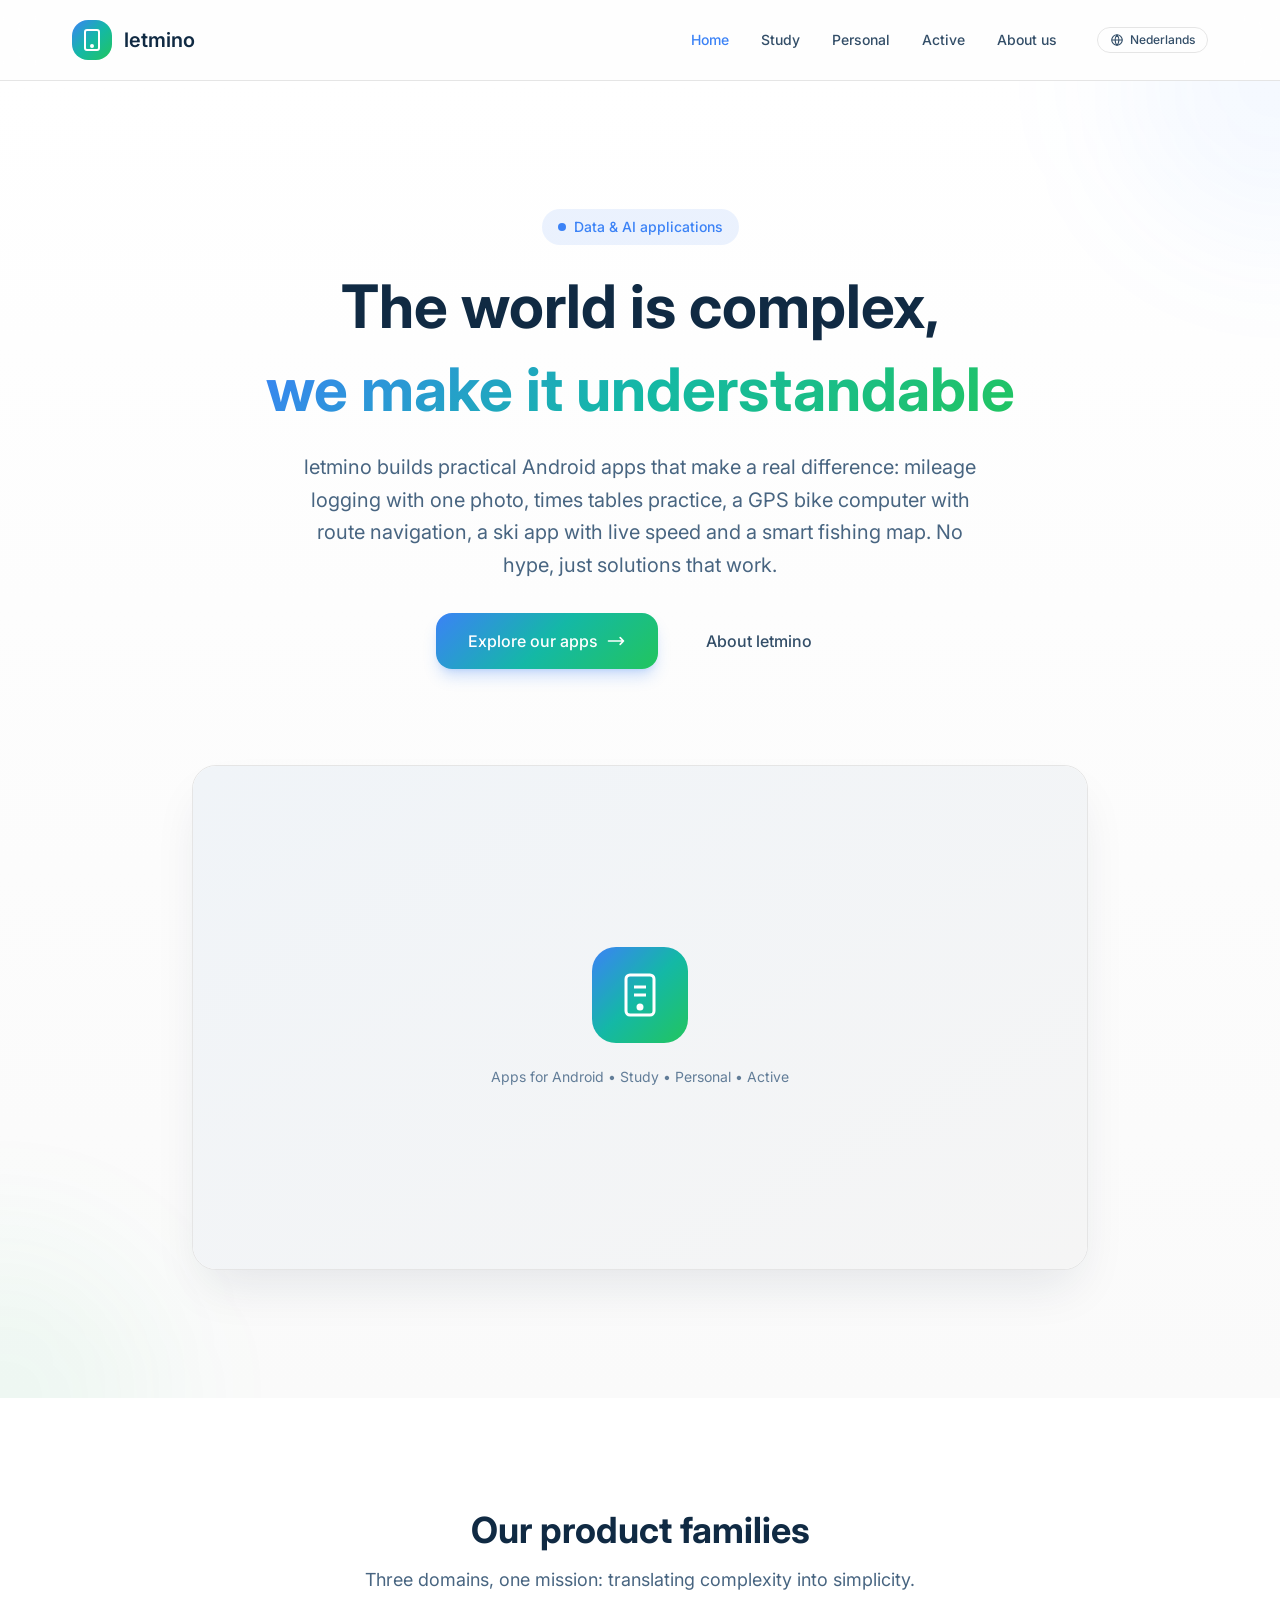
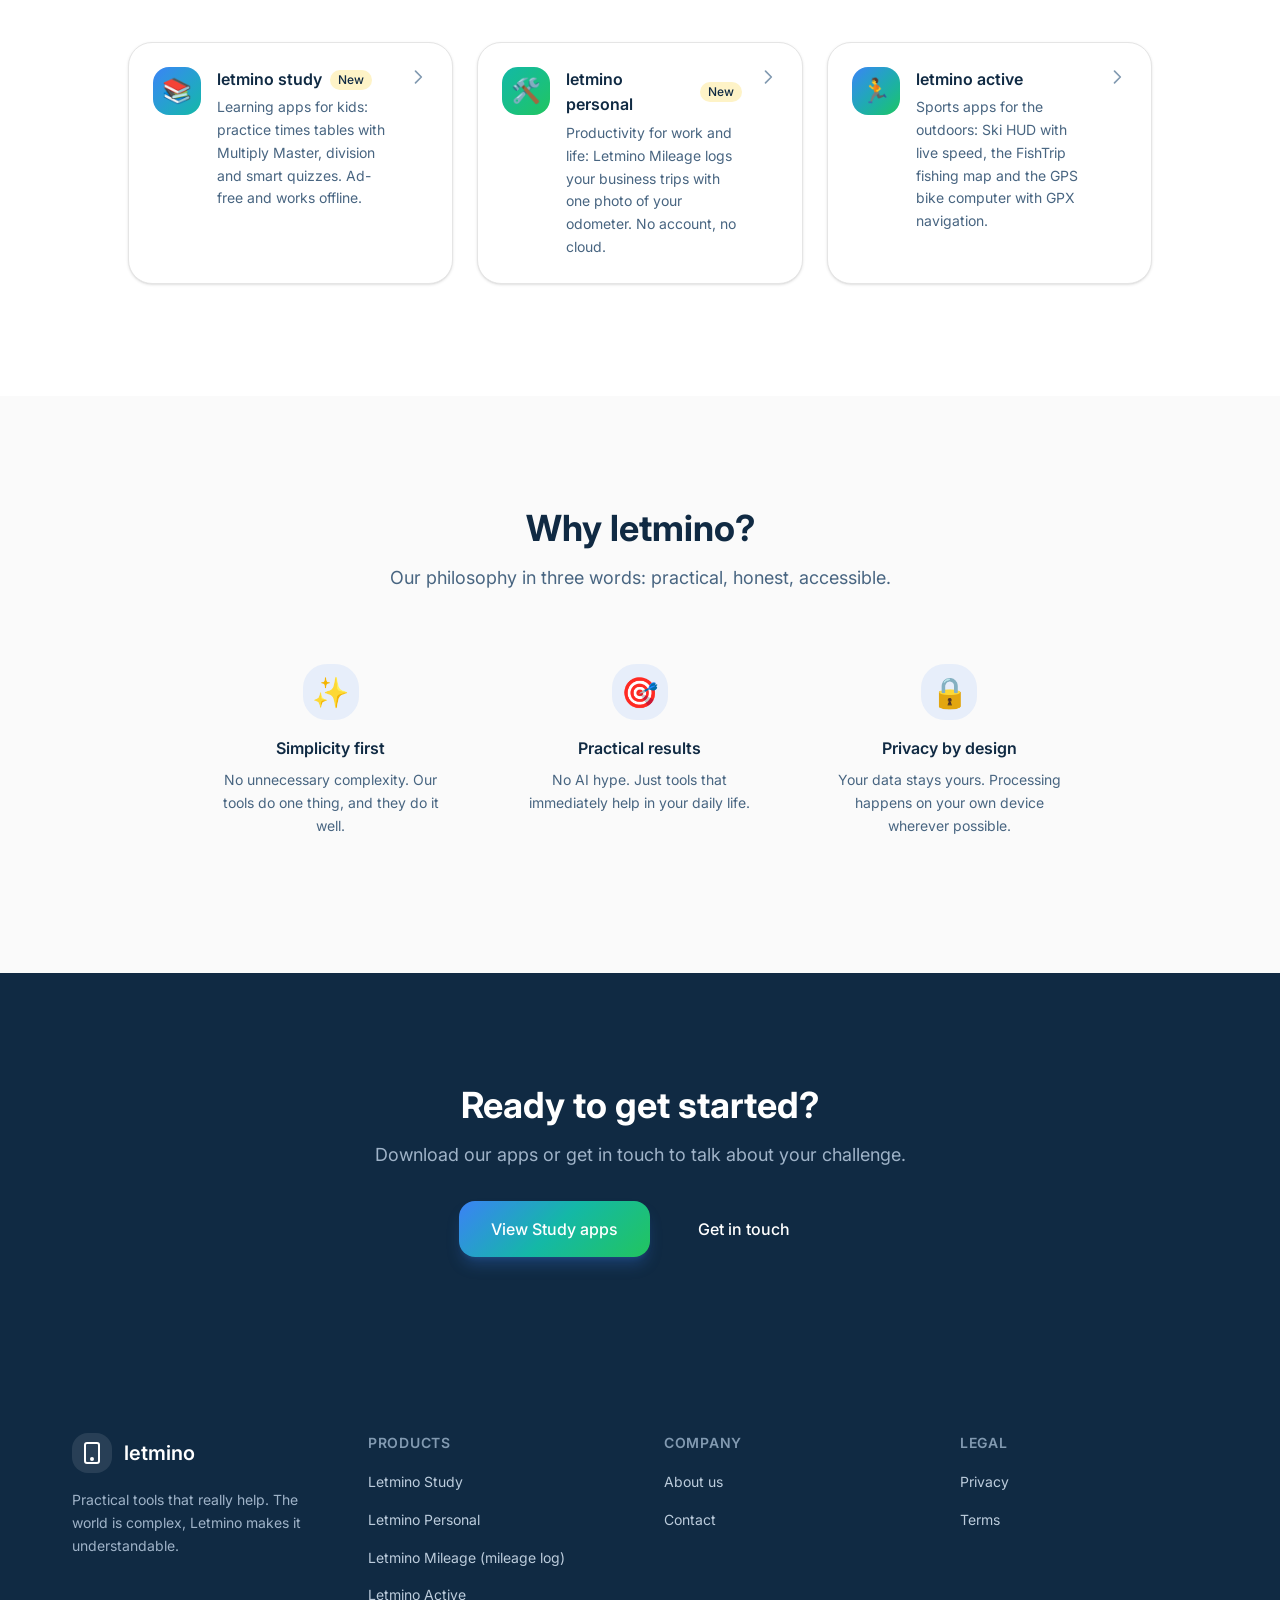
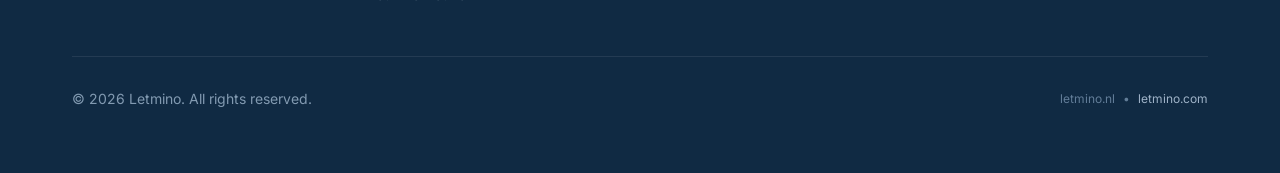
==== commit b8e6a075: "deploy: leensen/letmino_website_source@71042f1d3f7311338910049d8b68006e0b84fa39" ====
--- a/index.html
+++ b/index.html
@@ -4,8 +4,8 @@
       gtag('js', new Date());
 
       gtag('config', 'G-MMR7P58PR5');
-    </script><!-- Taalvarianten: dezelfde paden bestaan op beide domeinen --><link rel="alternate" hreflang="nl" href="https://www.letmino.nl/"><link rel="alternate" hreflang="en" href="https://www.letmino.com/"><link rel="alternate" hreflang="x-default" href="https://www.letmino.com/"><!-- Primary Meta Tags --><title>Practical apps for learning, sports and productivity | Letmino</title><meta name="title" content="Practical apps for learning, sports and productivity | Letmino"><meta name="description" content="Letmino builds practical Android apps: times tables practice, a GPS bike computer, the Ski HUD speedometer and the FishTrip fishing map. Ad-free and privacy-first."><meta name="robots" content="index, follow, max-image-preview:large"><meta name="theme-color" content="#ffffff"><!-- Open Graph / Facebook --><meta property="og:type" content="website"><meta property="og:site_name" content="Letmino"><meta property="og:locale" content="en_US"><meta property="og:url" content="https://www.letmino.com/"><meta property="og:title" content="Practical apps for learning, sports and productivity | Letmino"><meta property="og:description" content="Letmino builds practical Android apps: times tables practice, a GPS bike computer, the Ski HUD speedometer and the FishTrip fishing map. Ad-free and privacy-first."><meta property="og:image" content="https://www.letmino.com/images/og-default-en.png"><!-- Twitter --><meta property="twitter:card" content="summary_large_image"><meta property="twitter:url" content="https://www.letmino.com/"><meta property="twitter:title" content="Practical apps for learning, sports and productivity | Letmino"><meta property="twitter:description" content="Letmino builds practical Android apps: times tables practice, a GPS bike computer, the Ski HUD speedometer and the FishTrip fishing map. Ad-free and privacy-first."><meta property="twitter:image" content="https://www.letmino.com/images/og-default-en.png"><!-- Structured data (JSON-LD) --><script type="application/ld+json">{"@context":"https://schema.org","@type":"Organization","@id":"https://www.letmino.com/#organization","name":"Letmino","url":"https://www.letmino.com/","logo":"https://www.letmino.com/favicon.svg","email":"hello@letmino.nl"}</script><script type="application/ld+json">{"@context":"https://schema.org","@type":"WebSite","@id":"https://www.letmino.com/#website","name":"Letmino","url":"https://www.letmino.com/","description":"Letmino builds practical Android apps for learning, sports and productivity. Ad-free, privacy-first and without the hassle.","inLanguage":"en","publisher":{"@id":"https://www.letmino.com/#organization"}}</script><!-- Fonts --><link rel="preconnect" href="https://fonts.googleapis.com"><link rel="preconnect" href="https://fonts.gstatic.com" crossorigin><link href="https://fonts.googleapis.com/css2?family=Inter:wght@400;500;600;700&family=Plus+Jakarta+Sans:wght@500;600;700;800&display=swap" rel="stylesheet"><meta name="generator" content="Astro v5.16.7"><link rel="stylesheet" href="/_astro/about.C0iwdY-z.css"></head> <body class="min-h-screen flex flex-col"> <header class="sticky top-0 z-50 bg-white/80 backdrop-blur-lg border-b border-neutral-200"> <div class="container-custom"> <nav class="flex items-center justify-between h-16 md:h-20"> <!-- Logo --> <a href="/" class="flex items-center gap-3 group"> <div class="w-10 h-10 rounded-xl bg-gradient-brand flex items-center justify-center"> <svg viewBox="0 0 24 24" class="w-6 h-6 text-white" fill="none" stroke="currentColor" stroke-width="2"> <rect x="5" y="2" width="14" height="20" rx="2"></rect> <circle cx="12" cy="18" r="1" fill="currentColor"></circle> </svg> </div> <span class="text-xl font-semibold text-navy-900 group-hover:text-accent-blue transition-colors">
+    </script><!-- Taalvarianten: dezelfde pagina op beide domeinen (pad per taal via alternatePaths) --><link rel="alternate" hreflang="nl" href="https://www.letmino.nl/"><link rel="alternate" hreflang="en" href="https://www.letmino.com/"><link rel="alternate" hreflang="x-default" href="https://www.letmino.com/"><!-- Primary Meta Tags --><title>Practical apps for learning, sports and productivity | Letmino</title><meta name="title" content="Practical apps for learning, sports and productivity | Letmino"><meta name="description" content="Letmino builds practical Android apps: mileage logging with Letmino Mileage, times tables practice, a GPS bike computer, Ski HUD and the FishTrip fishing map. Ad-free and privacy-first."><meta name="robots" content="index, follow, max-image-preview:large"><meta name="theme-color" content="#ffffff"><!-- Open Graph / Facebook --><meta property="og:type" content="website"><meta property="og:site_name" content="Letmino"><meta property="og:locale" content="en_US"><meta property="og:url" content="https://www.letmino.com/"><meta property="og:title" content="Practical apps for learning, sports and productivity | Letmino"><meta property="og:description" content="Letmino builds practical Android apps: mileage logging with Letmino Mileage, times tables practice, a GPS bike computer, Ski HUD and the FishTrip fishing map. Ad-free and privacy-first."><meta property="og:image" content="https://www.letmino.com/images/og-default-en.png"><!-- Twitter --><meta property="twitter:card" content="summary_large_image"><meta property="twitter:url" content="https://www.letmino.com/"><meta property="twitter:title" content="Practical apps for learning, sports and productivity | Letmino"><meta property="twitter:description" content="Letmino builds practical Android apps: mileage logging with Letmino Mileage, times tables practice, a GPS bike computer, Ski HUD and the FishTrip fishing map. Ad-free and privacy-first."><meta property="twitter:image" content="https://www.letmino.com/images/og-default-en.png"><!-- Structured data (JSON-LD) --><script type="application/ld+json">{"@context":"https://schema.org","@type":"Organization","@id":"https://www.letmino.com/#organization","name":"Letmino","url":"https://www.letmino.com/","logo":"https://www.letmino.com/favicon.svg","email":"hello@letmino.nl"}</script><script type="application/ld+json">{"@context":"https://schema.org","@type":"WebSite","@id":"https://www.letmino.com/#website","name":"Letmino","url":"https://www.letmino.com/","description":"Letmino builds practical Android apps for learning, sports and productivity: times tables practice, mileage logging, a GPS bike computer and more. Ad-free, privacy-first and without the hassle.","inLanguage":"en","publisher":{"@id":"https://www.letmino.com/#organization"}}</script><!-- Fonts --><link rel="preconnect" href="https://fonts.googleapis.com"><link rel="preconnect" href="https://fonts.gstatic.com" crossorigin><link href="https://fonts.googleapis.com/css2?family=Inter:wght@400;500;600;700&family=Plus+Jakarta+Sans:wght@500;600;700;800&display=swap" rel="stylesheet"><meta name="generator" content="Astro v5.16.7"><link rel="stylesheet" href="/_astro/about.ETiXebV_.css"></head> <body class="min-h-screen flex flex-col"> <header class="sticky top-0 z-50 bg-white/80 backdrop-blur-lg border-b border-neutral-200"> <div class="container-custom"> <nav class="flex items-center justify-between h-16 md:h-20"> <!-- Logo --> <a href="/" class="flex items-center gap-3 group"> <div class="w-10 h-10 rounded-xl bg-gradient-brand flex items-center justify-center"> <svg viewBox="0 0 24 24" class="w-6 h-6 text-white" fill="none" stroke="currentColor" stroke-width="2"> <rect x="5" y="2" width="14" height="20" rx="2"></rect> <circle cx="12" cy="18" r="1" fill="currentColor"></circle> </svg> </div> <span class="text-xl font-semibold text-navy-900 group-hover:text-accent-blue transition-colors">
 letmino
 </span> </a> <!-- Desktop Navigation --> <div class="hidden md:flex items-center gap-8"> <a href="/" class="text-sm font-medium transition-colors hover:text-accent-blue text-accent-blue"> Home </a><a href="/study" class="text-sm font-medium transition-colors hover:text-accent-blue text-navy-700"> Study </a><a href="/personal" class="text-sm font-medium transition-colors hover:text-accent-blue text-navy-700"> Personal </a><a href="/active" class="text-sm font-medium transition-colors hover:text-accent-blue text-navy-700"> Active </a><a href="/about" class="text-sm font-medium transition-colors hover:text-accent-blue text-navy-700"> About us </a> <a href="https://www.letmino.nl/" hreflang="nl" lang="nl" title="View this page in Dutch on letmino.nl" class="ml-2 inline-flex items-center gap-1.5 rounded-full border border-neutral-200 px-3 py-1 text-xs font-medium text-navy-700 transition-colors hover:border-accent-blue hover:text-accent-blue"> <svg class="h-3.5 w-3.5" viewBox="0 0 24 24" fill="none" stroke="currentColor" stroke-width="2" aria-hidden="true"> <circle cx="12" cy="12" r="9"></circle> <path d="M3 12h18M12 3a14 14 0 0 1 0 18M12 3a14 14 0 0 0 0 18"></path> </svg> Nederlands </a> </div> <!-- Mobile Menu Button --> <button id="mobile-menu-btn" class="md:hidden p-2 rounded-lg hover:bg-neutral-100 transition-colors" aria-label="Open menu"> <svg class="w-6 h-6 text-navy-900" fill="none" stroke="currentColor" viewBox="0 0 24 24"> <path stroke-linecap="round" stroke-linejoin="round" stroke-width="2" d="M4 6h16M4 12h16M4 18h16"></path> </svg> </button> </nav> </div> <!-- Mobile Menu --> <div id="mobile-menu" class="hidden md:hidden border-t border-neutral-200 bg-white"> <div class="container-custom py-4 space-y-2"> <a href="/" class="block px-4 py-2 rounded-lg text-sm font-medium transition-colors hover:bg-neutral-100 text-accent-blue bg-accent-blue/5"> Home </a><a href="/study" class="block px-4 py-2 rounded-lg text-sm font-medium transition-colors hover:bg-neutral-100 text-navy-700"> Study </a><a href="/personal" class="block px-4 py-2 rounded-lg text-sm font-medium transition-colors hover:bg-neutral-100 text-navy-700"> Personal </a><a href="/active" class="block px-4 py-2 rounded-lg text-sm font-medium transition-colors hover:bg-neutral-100 text-navy-700"> Active </a><a href="/about" class="block px-4 py-2 rounded-lg text-sm font-medium transition-colors hover:bg-neutral-100 text-navy-700"> About us </a> <a href="https://www.letmino.nl/" hreflang="nl" lang="nl" title="View this page in Dutch on letmino.nl" class="block px-4 py-2 rounded-lg text-sm font-medium text-navy-500 transition-colors hover:bg-neutral-100">
-🌐 Nederlands </a> </div> </div> </header> <script type="module">const e=document.getElementById("mobile-menu-btn"),n=document.getElementById("mobile-menu");e?.addEventListener("click",()=>{n?.classList.toggle("hidden")});</script> <main class="flex-1">   <section class="relative overflow-hidden bg-gradient-to-b from-white to-neutral-50"> <!-- Background decoration --> <div class="absolute inset-0 overflow-hidden"> <div class="absolute -top-40 -right-40 w-80 h-80 bg-accent-blue/5 rounded-full blur-3xl"></div> <div class="absolute -bottom-40 -left-40 w-80 h-80 bg-accent-green/5 rounded-full blur-3xl"></div> </div> <div class="container-custom relative py-20 md:py-32"> <div class="max-w-3xl mx-auto text-center"> <!-- Tagline --> <div class="inline-flex items-center gap-2 px-4 py-2 rounded-full bg-accent-blue/10 text-accent-blue text-sm font-medium mb-6"> <span class="w-2 h-2 rounded-full bg-accent-blue animate-pulse"></span> Data &amp; AI applications </div> <!-- Heading --> <h1 class="text-4xl md:text-5xl lg:text-6xl font-bold text-navy-900 mb-6 leading-tight"> The world is complex, <span class="text-gradient block mt-2">we make it understandable</span> </h1> <!-- Subheading --> <p class="text-lg md:text-xl text-navy-600 mb-8 max-w-2xl mx-auto leading-relaxed"> letmino builds practical Android apps that make a real difference: times tables practice, a GPS bike computer with route navigation, a ski app with live speed and a smart fishing map. No hype, just solutions that work. </p> <!-- CTA Buttons --> <div class="flex flex-col sm:flex-row items-center justify-center gap-4"> <a href="/study" class="inline-flex items-center justify-center font-medium rounded-xl transition-all duration-200 focus:outline-none focus:ring-2 focus:ring-offset-2 bg-gradient-brand text-white hover:opacity-90 focus:ring-accent-blue shadow-lg shadow-accent-blue/25 px-8 py-4 text-base gap-2 ">Explore our apps<svg class="w-5 h-5" fill="none" stroke="currentColor" viewBox="0 0 24 24"> <path stroke-linecap="round" stroke-linejoin="round" stroke-width="2" d="M17 8l4 4m0 0l-4 4m4-4H3"></path> </svg> </a> <a href="/about" class="inline-flex items-center justify-center font-medium rounded-xl transition-all duration-200 focus:outline-none focus:ring-2 focus:ring-offset-2 bg-transparent text-navy-700 hover:bg-neutral-100 focus:ring-navy-500 px-8 py-4 text-base gap-2 ">About letmino</a> </div> </div> <!-- Hero Visual --> <div class="mt-16 md:mt-24 max-w-4xl mx-auto"> <div class="relative bg-white rounded-3xl shadow-2xl shadow-navy-900/10 border border-neutral-200 overflow-hidden"> <div class="aspect-video bg-gradient-to-br from-navy-50 to-neutral-100 flex items-center justify-center"> <!-- Placeholder for hero image/animation --> <div class="text-center p-8"> <div class="w-24 h-24 mx-auto mb-6 rounded-3xl bg-gradient-brand flex items-center justify-center"> <svg viewBox="0 0 24 24" class="w-12 h-12 text-white" fill="none" stroke="currentColor" stroke-width="1.5"> <rect x="5" y="2" width="14" height="20" rx="2"></rect> <circle cx="12" cy="18" r="1" fill="currentColor"></circle> <path d="M9 8h6M9 12h6"></path> </svg> </div> <p class="text-navy-500 text-sm"> Apps for Android • Study Apps • Personal Apps </p> </div> </div> </div> </div> </div> </section>  <section class="py-20 md:py-28 bg-white"> <div class="container-custom"> <div class="text-center mb-12"> <h2 class="text-3xl md:text-4xl font-bold text-navy-900 mb-4"> Our product families </h2> <p class="text-lg text-navy-600 max-w-2xl mx-auto"> Three domains, one mission: translating complexity into simplicity. </p> </div> <div class="grid md:grid-cols-3 gap-6 max-w-5xl mx-auto"> <a href="/study" class="group block bg-white rounded-2xl p-6 shadow-sm border border-neutral-200 card-hover"> <div class="flex items-start gap-4"> <div class="w-12 h-12 rounded-xl bg-gradient-to-br from-accent-blue to-accent-teal flex items-center justify-center flex-shrink-0"> <span class="text-2xl">📚</span> </div> <div class="flex-1 min-w-0"> <div class="flex items-center gap-2 mb-1"> <h3 class="font-semibold text-navy-900 group-hover:text-accent-blue transition-colors"> letmino study </h3> <span class="px-2 py-0.5 text-xs font-medium rounded-full bg-warm-100 text-warm-600"> New </span> </div> <p class="text-sm text-navy-600 leading-relaxed"> Learning apps for kids: practice times tables with Multiply Master, division and smart quizzes. Ad-free and works offline. </p> </div> <svg class="w-5 h-5 text-navy-400 group-hover:text-accent-blue group-hover:translate-x-1 transition-all flex-shrink-0" fill="none" stroke="currentColor" viewBox="0 0 24 24"> <path stroke-linecap="round" stroke-linejoin="round" stroke-width="2" d="M9 5l7 7-7 7"></path> </svg> </div> </a><a href="/personal" class="group block bg-white rounded-2xl p-6 shadow-sm border border-neutral-200 card-hover"> <div class="flex items-start gap-4"> <div class="w-12 h-12 rounded-xl bg-gradient-to-br from-accent-teal to-accent-green flex items-center justify-center flex-shrink-0"> <span class="text-2xl">🛠️</span> </div> <div class="flex-1 min-w-0"> <div class="flex items-center gap-2 mb-1"> <h3 class="font-semibold text-navy-900 group-hover:text-accent-blue transition-colors"> letmino personal </h3>  </div> <p class="text-sm text-navy-600 leading-relaxed"> Personal productivity tools: speech to text, document scanning and instant camera translation. </p> </div> <svg class="w-5 h-5 text-navy-400 group-hover:text-accent-blue group-hover:translate-x-1 transition-all flex-shrink-0" fill="none" stroke="currentColor" viewBox="0 0 24 24"> <path stroke-linecap="round" stroke-linejoin="round" stroke-width="2" d="M9 5l7 7-7 7"></path> </svg> </div> </a><a href="/active" class="group block bg-white rounded-2xl p-6 shadow-sm border border-neutral-200 card-hover"> <div class="flex items-start gap-4"> <div class="w-12 h-12 rounded-xl bg-gradient-to-br from-accent-blue to-accent-green flex items-center justify-center flex-shrink-0"> <span class="text-2xl">🏃</span> </div> <div class="flex-1 min-w-0"> <div class="flex items-center gap-2 mb-1"> <h3 class="font-semibold text-navy-900 group-hover:text-accent-blue transition-colors"> letmino active </h3>  </div> <p class="text-sm text-navy-600 leading-relaxed"> Sports apps for the outdoors: Ski HUD with live speed, the FishTrip fishing map and the GPS bike computer with GPX navigation. </p> </div> <svg class="w-5 h-5 text-navy-400 group-hover:text-accent-blue group-hover:translate-x-1 transition-all flex-shrink-0" fill="none" stroke="currentColor" viewBox="0 0 24 24"> <path stroke-linecap="round" stroke-linejoin="round" stroke-width="2" d="M9 5l7 7-7 7"></path> </svg> </div> </a> </div> </div> </section>  <section class="py-20 md:py-28 bg-neutral-50"> <div class="container-custom"> <div class="text-center mb-12"> <h2 class="text-3xl md:text-4xl font-bold text-navy-900 mb-4"> Why letmino? </h2> <p class="text-lg text-navy-600 max-w-2xl mx-auto"> Our philosophy in three words: practical, honest, accessible. </p> </div> <div class="grid md:grid-cols-3 gap-8 max-w-4xl mx-auto"> <div class="text-center p-6"> <div class="w-14 h-14 mx-auto mb-4 rounded-2xl bg-accent-blue/10 flex items-center justify-center"> <span class="text-3xl">✨</span> </div> <h3 class="font-semibold text-navy-900 mb-2">Simplicity first</h3> <p class="text-sm text-navy-600 leading-relaxed">No unnecessary complexity. Our tools do one thing, and they do it well.</p> </div><div class="text-center p-6"> <div class="w-14 h-14 mx-auto mb-4 rounded-2xl bg-accent-blue/10 flex items-center justify-center"> <span class="text-3xl">🎯</span> </div> <h3 class="font-semibold text-navy-900 mb-2">Practical results</h3> <p class="text-sm text-navy-600 leading-relaxed">No AI hype. Just tools that immediately help in your daily life.</p> </div><div class="text-center p-6"> <div class="w-14 h-14 mx-auto mb-4 rounded-2xl bg-accent-blue/10 flex items-center justify-center"> <span class="text-3xl">🔒</span> </div> <h3 class="font-semibold text-navy-900 mb-2">Privacy by design</h3> <p class="text-sm text-navy-600 leading-relaxed">Your data stays yours. Processing happens on your own device wherever possible.</p> </div> </div> </div> </section>  <section class="py-20 md:py-28 bg-navy-900"> <div class="container-custom text-center"> <h2 class="text-3xl md:text-4xl font-bold text-white mb-4"> Ready to get started? </h2> <p class="text-lg text-navy-300 mb-8 max-w-xl mx-auto"> Download our apps or get in touch to talk about your challenge. </p> <div class="flex flex-col sm:flex-row items-center justify-center gap-4"> <a href="/study" class="inline-flex items-center justify-center font-medium rounded-xl transition-all duration-200 focus:outline-none focus:ring-2 focus:ring-offset-2 bg-gradient-brand text-white hover:opacity-90 focus:ring-accent-blue shadow-lg shadow-accent-blue/25 px-8 py-4 text-base gap-2 ">View Study apps</a> <a href="/contact" class="inline-flex items-center justify-center font-medium rounded-xl transition-all duration-200 focus:outline-none focus:ring-2 focus:ring-offset-2 bg-transparent text-navy-700 hover:bg-neutral-100 focus:ring-navy-500 px-8 py-4 text-base gap-2 text-white hover:bg-white/10">Get in touch</a> </div> </div> </section>  </main> <footer class="bg-navy-900 text-white mt-auto"> <div class="container-custom py-16"> <div class="grid grid-cols-1 md:grid-cols-2 lg:grid-cols-4 gap-12"> <!-- Brand --> <div class="lg:col-span-1"> <a href="/" class="flex items-center gap-3 mb-4"> <div class="w-10 h-10 rounded-xl bg-white/10 flex items-center justify-center"> <svg viewBox="0 0 24 24" class="w-6 h-6 text-white" fill="none" stroke="currentColor" stroke-width="2"> <rect x="5" y="2" width="14" height="20" rx="2"></rect> <circle cx="12" cy="18" r="1" fill="currentColor"></circle> </svg> </div> <span class="text-xl font-semibold">letmino</span> </a> <p class="text-navy-300 text-sm leading-relaxed"> Practical tools that really help. The world is complex, Letmino makes it understandable. </p> </div> <!-- Products --> <div> <h3 class="font-semibold text-sm uppercase tracking-wider text-navy-400 mb-4"> Products </h3> <ul class="space-y-3"> <li> <a href="/study" class="text-navy-200 hover:text-white transition-colors text-sm"> Letmino Study </a> </li><li> <a href="/personal" class="text-navy-200 hover:text-white transition-colors text-sm"> Letmino Personal </a> </li> </ul> </div> <!-- Company --> <div> <h3 class="font-semibold text-sm uppercase tracking-wider text-navy-400 mb-4"> Company </h3> <ul class="space-y-3"> <li> <a href="/about" class="text-navy-200 hover:text-white transition-colors text-sm"> About us </a> </li><li> <a href="/contact" class="text-navy-200 hover:text-white transition-colors text-sm"> Contact </a> </li> </ul> </div> <!-- Legal --> <div> <h3 class="font-semibold text-sm uppercase tracking-wider text-navy-400 mb-4"> Legal </h3> <ul class="space-y-3"> <li> <a href="/privacy" class="text-navy-200 hover:text-white transition-colors text-sm"> Privacy </a> </li><li> <a href="/terms" class="text-navy-200 hover:text-white transition-colors text-sm"> Terms </a> </li> </ul> </div> </div> <!-- Bottom Bar --> <div class="mt-12 pt-8 border-t border-navy-800 flex flex-col md:flex-row justify-between items-center gap-4"> <p class="text-navy-400 text-sm">
+🌐 Nederlands </a> </div> </div> </header> <script type="module">const e=document.getElementById("mobile-menu-btn"),n=document.getElementById("mobile-menu");e?.addEventListener("click",()=>{n?.classList.toggle("hidden")});</script> <main class="flex-1">   <section class="relative overflow-hidden bg-gradient-to-b from-white to-neutral-50"> <!-- Background decoration --> <div class="absolute inset-0 overflow-hidden"> <div class="absolute -top-40 -right-40 w-80 h-80 bg-accent-blue/5 rounded-full blur-3xl"></div> <div class="absolute -bottom-40 -left-40 w-80 h-80 bg-accent-green/5 rounded-full blur-3xl"></div> </div> <div class="container-custom relative py-20 md:py-32"> <div class="max-w-3xl mx-auto text-center"> <!-- Tagline --> <div class="inline-flex items-center gap-2 px-4 py-2 rounded-full bg-accent-blue/10 text-accent-blue text-sm font-medium mb-6"> <span class="w-2 h-2 rounded-full bg-accent-blue animate-pulse"></span> Data &amp; AI applications </div> <!-- Heading --> <h1 class="text-4xl md:text-5xl lg:text-6xl font-bold text-navy-900 mb-6 leading-tight"> The world is complex, <span class="text-gradient block mt-2">we make it understandable</span> </h1> <!-- Subheading --> <p class="text-lg md:text-xl text-navy-600 mb-8 max-w-2xl mx-auto leading-relaxed"> letmino builds practical Android apps that make a real difference: mileage logging with one photo, times tables practice, a GPS bike computer with route navigation, a ski app with live speed and a smart fishing map. No hype, just solutions that work. </p> <!-- CTA Buttons --> <div class="flex flex-col sm:flex-row items-center justify-center gap-4"> <a href="/study" class="inline-flex items-center justify-center font-medium rounded-xl transition-all duration-200 focus:outline-none focus:ring-2 focus:ring-offset-2 bg-gradient-brand text-white hover:opacity-90 focus:ring-accent-blue shadow-lg shadow-accent-blue/25 px-8 py-4 text-base gap-2 ">Explore our apps<svg class="w-5 h-5" fill="none" stroke="currentColor" viewBox="0 0 24 24"> <path stroke-linecap="round" stroke-linejoin="round" stroke-width="2" d="M17 8l4 4m0 0l-4 4m4-4H3"></path> </svg> </a> <a href="/about" class="inline-flex items-center justify-center font-medium rounded-xl transition-all duration-200 focus:outline-none focus:ring-2 focus:ring-offset-2 bg-transparent text-navy-700 hover:bg-neutral-100 focus:ring-navy-500 px-8 py-4 text-base gap-2 ">About letmino</a> </div> </div> <!-- Hero Visual --> <div class="mt-16 md:mt-24 max-w-4xl mx-auto"> <div class="relative bg-white rounded-3xl shadow-2xl shadow-navy-900/10 border border-neutral-200 overflow-hidden"> <div class="aspect-video bg-gradient-to-br from-navy-50 to-neutral-100 flex items-center justify-center"> <!-- Placeholder for hero image/animation --> <div class="text-center p-8"> <div class="w-24 h-24 mx-auto mb-6 rounded-3xl bg-gradient-brand flex items-center justify-center"> <svg viewBox="0 0 24 24" class="w-12 h-12 text-white" fill="none" stroke="currentColor" stroke-width="1.5"> <rect x="5" y="2" width="14" height="20" rx="2"></rect> <circle cx="12" cy="18" r="1" fill="currentColor"></circle> <path d="M9 8h6M9 12h6"></path> </svg> </div> <p class="text-navy-500 text-sm"> Apps for Android • Study • Personal • Active </p> </div> </div> </div> </div> </div> </section>  <section class="py-20 md:py-28 bg-white"> <div class="container-custom"> <div class="text-center mb-12"> <h2 class="text-3xl md:text-4xl font-bold text-navy-900 mb-4"> Our product families </h2> <p class="text-lg text-navy-600 max-w-2xl mx-auto"> Three domains, one mission: translating complexity into simplicity. </p> </div> <div class="grid md:grid-cols-3 gap-6 max-w-5xl mx-auto"> <a href="/study" class="group block bg-white rounded-2xl p-6 shadow-sm border border-neutral-200 card-hover"> <div class="flex items-start gap-4"> <div class="w-12 h-12 rounded-xl bg-gradient-to-br from-accent-blue to-accent-teal flex items-center justify-center flex-shrink-0"> <span class="text-2xl">📚</span> </div> <div class="flex-1 min-w-0"> <div class="flex items-center gap-2 mb-1"> <h3 class="font-semibold text-navy-900 group-hover:text-accent-blue transition-colors"> letmino study </h3> <span class="px-2 py-0.5 text-xs font-medium rounded-full bg-warm-100 text-warm-600"> New </span> </div> <p class="text-sm text-navy-600 leading-relaxed"> Learning apps for kids: practice times tables with Multiply Master, division and smart quizzes. Ad-free and works offline. </p> </div> <svg class="w-5 h-5 text-navy-400 group-hover:text-accent-blue group-hover:translate-x-1 transition-all flex-shrink-0" fill="none" stroke="currentColor" viewBox="0 0 24 24"> <path stroke-linecap="round" stroke-linejoin="round" stroke-width="2" d="M9 5l7 7-7 7"></path> </svg> </div> </a><a href="/personal" class="group block bg-white rounded-2xl p-6 shadow-sm border border-neutral-200 card-hover"> <div class="flex items-start gap-4"> <div class="w-12 h-12 rounded-xl bg-gradient-to-br from-accent-teal to-accent-green flex items-center justify-center flex-shrink-0"> <span class="text-2xl">🛠️</span> </div> <div class="flex-1 min-w-0"> <div class="flex items-center gap-2 mb-1"> <h3 class="font-semibold text-navy-900 group-hover:text-accent-blue transition-colors"> letmino personal </h3> <span class="px-2 py-0.5 text-xs font-medium rounded-full bg-warm-100 text-warm-600"> New </span> </div> <p class="text-sm text-navy-600 leading-relaxed"> Productivity for work and life: Letmino Mileage logs your business trips with one photo of your odometer. No account, no cloud. </p> </div> <svg class="w-5 h-5 text-navy-400 group-hover:text-accent-blue group-hover:translate-x-1 transition-all flex-shrink-0" fill="none" stroke="currentColor" viewBox="0 0 24 24"> <path stroke-linecap="round" stroke-linejoin="round" stroke-width="2" d="M9 5l7 7-7 7"></path> </svg> </div> </a><a href="/active" class="group block bg-white rounded-2xl p-6 shadow-sm border border-neutral-200 card-hover"> <div class="flex items-start gap-4"> <div class="w-12 h-12 rounded-xl bg-gradient-to-br from-accent-blue to-accent-green flex items-center justify-center flex-shrink-0"> <span class="text-2xl">🏃</span> </div> <div class="flex-1 min-w-0"> <div class="flex items-center gap-2 mb-1"> <h3 class="font-semibold text-navy-900 group-hover:text-accent-blue transition-colors"> letmino active </h3>  </div> <p class="text-sm text-navy-600 leading-relaxed"> Sports apps for the outdoors: Ski HUD with live speed, the FishTrip fishing map and the GPS bike computer with GPX navigation. </p> </div> <svg class="w-5 h-5 text-navy-400 group-hover:text-accent-blue group-hover:translate-x-1 transition-all flex-shrink-0" fill="none" stroke="currentColor" viewBox="0 0 24 24"> <path stroke-linecap="round" stroke-linejoin="round" stroke-width="2" d="M9 5l7 7-7 7"></path> </svg> </div> </a> </div> </div> </section>  <section class="py-20 md:py-28 bg-neutral-50"> <div class="container-custom"> <div class="text-center mb-12"> <h2 class="text-3xl md:text-4xl font-bold text-navy-900 mb-4"> Why letmino? </h2> <p class="text-lg text-navy-600 max-w-2xl mx-auto"> Our philosophy in three words: practical, honest, accessible. </p> </div> <div class="grid md:grid-cols-3 gap-8 max-w-4xl mx-auto"> <div class="text-center p-6"> <div class="w-14 h-14 mx-auto mb-4 rounded-2xl bg-accent-blue/10 flex items-center justify-center"> <span class="text-3xl">✨</span> </div> <h3 class="font-semibold text-navy-900 mb-2">Simplicity first</h3> <p class="text-sm text-navy-600 leading-relaxed">No unnecessary complexity. Our tools do one thing, and they do it well.</p> </div><div class="text-center p-6"> <div class="w-14 h-14 mx-auto mb-4 rounded-2xl bg-accent-blue/10 flex items-center justify-center"> <span class="text-3xl">🎯</span> </div> <h3 class="font-semibold text-navy-900 mb-2">Practical results</h3> <p class="text-sm text-navy-600 leading-relaxed">No AI hype. Just tools that immediately help in your daily life.</p> </div><div class="text-center p-6"> <div class="w-14 h-14 mx-auto mb-4 rounded-2xl bg-accent-blue/10 flex items-center justify-center"> <span class="text-3xl">🔒</span> </div> <h3 class="font-semibold text-navy-900 mb-2">Privacy by design</h3> <p class="text-sm text-navy-600 leading-relaxed">Your data stays yours. Processing happens on your own device wherever possible.</p> </div> </div> </div> </section>  <section class="py-20 md:py-28 bg-navy-900"> <div class="container-custom text-center"> <h2 class="text-3xl md:text-4xl font-bold text-white mb-4"> Ready to get started? </h2> <p class="text-lg text-navy-300 mb-8 max-w-xl mx-auto"> Download our apps or get in touch to talk about your challenge. </p> <div class="flex flex-col sm:flex-row items-center justify-center gap-4"> <a href="/study" class="inline-flex items-center justify-center font-medium rounded-xl transition-all duration-200 focus:outline-none focus:ring-2 focus:ring-offset-2 bg-gradient-brand text-white hover:opacity-90 focus:ring-accent-blue shadow-lg shadow-accent-blue/25 px-8 py-4 text-base gap-2 ">View Study apps</a> <a href="/contact" class="inline-flex items-center justify-center font-medium rounded-xl transition-all duration-200 focus:outline-none focus:ring-2 focus:ring-offset-2 bg-transparent text-navy-700 hover:bg-neutral-100 focus:ring-navy-500 px-8 py-4 text-base gap-2 text-white hover:bg-white/10">Get in touch</a> </div> </div> </section>  </main> <footer class="bg-navy-900 text-white mt-auto"> <div class="container-custom py-16"> <div class="grid grid-cols-1 md:grid-cols-2 lg:grid-cols-4 gap-12"> <!-- Brand --> <div class="lg:col-span-1"> <a href="/" class="flex items-center gap-3 mb-4"> <div class="w-10 h-10 rounded-xl bg-white/10 flex items-center justify-center"> <svg viewBox="0 0 24 24" class="w-6 h-6 text-white" fill="none" stroke="currentColor" stroke-width="2"> <rect x="5" y="2" width="14" height="20" rx="2"></rect> <circle cx="12" cy="18" r="1" fill="currentColor"></circle> </svg> </div> <span class="text-xl font-semibold">letmino</span> </a> <p class="text-navy-300 text-sm leading-relaxed"> Practical tools that really help. The world is complex, Letmino makes it understandable. </p> </div> <!-- Products --> <div> <h3 class="font-semibold text-sm uppercase tracking-wider text-navy-400 mb-4"> Products </h3> <ul class="space-y-3"> <li> <a href="/study" class="text-navy-200 hover:text-white transition-colors text-sm"> Letmino Study </a> </li><li> <a href="/personal" class="text-navy-200 hover:text-white transition-colors text-sm"> Letmino Personal </a> </li><li> <a href="/personal/mileage/" class="text-navy-200 hover:text-white transition-colors text-sm"> Letmino Mileage (mileage log) </a> </li><li> <a href="/active" class="text-navy-200 hover:text-white transition-colors text-sm"> Letmino Active </a> </li> </ul> </div> <!-- Company --> <div> <h3 class="font-semibold text-sm uppercase tracking-wider text-navy-400 mb-4"> Company </h3> <ul class="space-y-3"> <li> <a href="/about" class="text-navy-200 hover:text-white transition-colors text-sm"> About us </a> </li><li> <a href="/contact" class="text-navy-200 hover:text-white transition-colors text-sm"> Contact </a> </li> </ul> </div> <!-- Legal --> <div> <h3 class="font-semibold text-sm uppercase tracking-wider text-navy-400 mb-4"> Legal </h3> <ul class="space-y-3"> <li> <a href="/privacy" class="text-navy-200 hover:text-white transition-colors text-sm"> Privacy </a> </li><li> <a href="/terms" class="text-navy-200 hover:text-white transition-colors text-sm"> Terms </a> </li> </ul> </div> </div> <!-- Bottom Bar --> <div class="mt-12 pt-8 border-t border-navy-800 flex flex-col md:flex-row justify-between items-center gap-4"> <p class="text-navy-400 text-sm">
 © 2026 Letmino. All rights reserved. </p> <div class="flex items-center gap-2 text-navy-500 text-xs"> <a href="https://www.letmino.nl/" hreflang="nl" lang="nl" class="transition-colors hover:text-white "> letmino.nl </a> <span aria-hidden="true">•</span><a href="/" hreflang="en" lang="en" aria-current="true" class="transition-colors hover:text-white text-navy-300"> letmino.com </a>  </div> </div> </div> </footer> </body></html>
--- a/_astro/about.ETiXebV_.css
+++ b/_astro/about.ETiXebV_.css
@@ -0,0 +1 @@
+/*! tailwindcss v4.1.18 | MIT License | https://tailwindcss.com */@layer properties{@supports (((-webkit-hyphens:none)) and (not (margin-trim:inline))) or ((-moz-orient:inline) and (not (color:rgb(from red r g b)))){*,:before,:after,::backdrop{--tw-translate-x:0;--tw-translate-y:0;--tw-translate-z:0;--tw-space-y-reverse:0;--tw-border-style:solid;--tw-gradient-position:initial;--tw-gradient-from:#0000;--tw-gradient-via:#0000;--tw-gradient-to:#0000;--tw-gradient-stops:initial;--tw-gradient-via-stops:initial;--tw-gradient-from-position:0%;--tw-gradient-via-position:50%;--tw-gradient-to-position:100%;--tw-leading:initial;--tw-font-weight:initial;--tw-tracking:initial;--tw-shadow:0 0 #0000;--tw-shadow-color:initial;--tw-shadow-alpha:100%;--tw-inset-shadow:0 0 #0000;--tw-inset-shadow-color:initial;--tw-inset-shadow-alpha:100%;--tw-ring-color:initial;--tw-ring-shadow:0 0 #0000;--tw-inset-ring-color:initial;--tw-inset-ring-shadow:0 0 #0000;--tw-ring-inset:initial;--tw-ring-offset-width:0px;--tw-ring-offset-color:#fff;--tw-ring-offset-shadow:0 0 #0000;--tw-blur:initial;--tw-brightness:initial;--tw-contrast:initial;--tw-grayscale:initial;--tw-hue-rotate:initial;--tw-invert:initial;--tw-opacity:initial;--tw-saturate:initial;--tw-sepia:initial;--tw-drop-shadow:initial;--tw-drop-shadow-color:initial;--tw-drop-shadow-alpha:100%;--tw-drop-shadow-size:initial;--tw-backdrop-blur:initial;--tw-backdrop-brightness:initial;--tw-backdrop-contrast:initial;--tw-backdrop-grayscale:initial;--tw-backdrop-hue-rotate:initial;--tw-backdrop-invert:initial;--tw-backdrop-opacity:initial;--tw-backdrop-saturate:initial;--tw-backdrop-sepia:initial;--tw-duration:initial;--tw-scale-x:1;--tw-scale-y:1;--tw-scale-z:1}}}@layer theme{:root,:host{--font-sans:ui-sans-serif,system-ui,sans-serif,"Apple Color Emoji","Segoe UI Emoji","Segoe UI Symbol","Noto Color Emoji";--font-mono:ui-monospace,SFMono-Regular,Menlo,Monaco,Consolas,"Liberation Mono","Courier New",monospace;--color-green-100:oklch(96.2% .044 156.743);--color-green-500:oklch(72.3% .219 149.579);--color-green-700:oklch(52.7% .154 150.069);--color-purple-500:oklch(62.7% .265 303.9);--color-pink-500:oklch(65.6% .241 354.308);--color-neutral-50:#fafafa;--color-neutral-100:#f5f5f5;--color-neutral-200:#e5e5e5;--color-neutral-400:#a3a3a3;--color-neutral-600:#525252;--color-white:#fff;--spacing:.25rem;--container-xl:36rem;--container-2xl:42rem;--container-3xl:48rem;--container-4xl:56rem;--container-5xl:64rem;--text-xs:.75rem;--text-xs--line-height:calc(1/.75);--text-sm:.875rem;--text-sm--line-height:calc(1.25/.875);--text-base:1rem;--text-base--line-height: 1.5 ;--text-lg:1.125rem;--text-lg--line-height:calc(1.75/1.125);--text-xl:1.25rem;--text-xl--line-height:calc(1.75/1.25);--text-2xl:1.5rem;--text-2xl--line-height:calc(2/1.5);--text-3xl:1.875rem;--text-3xl--line-height: 1.2 ;--text-4xl:2.25rem;--text-4xl--line-height:calc(2.5/2.25);--text-5xl:3rem;--text-5xl--line-height:1;--text-6xl:3.75rem;--text-6xl--line-height:1;--font-weight-medium:500;--font-weight-semibold:600;--font-weight-bold:700;--tracking-wider:.05em;--leading-tight:1.25;--leading-relaxed:1.625;--radius-lg:.75rem;--radius-xl:1rem;--radius-2xl:1.5rem;--radius-3xl:1.5rem;--animate-pulse:pulse 2s cubic-bezier(.4,0,.6,1)infinite;--blur-sm:8px;--blur-lg:16px;--blur-3xl:64px;--aspect-video:16/9;--default-transition-duration:.15s;--default-transition-timing-function:cubic-bezier(.4,0,.2,1);--default-font-family:var(--font-sans);--default-mono-font-family:var(--font-mono);--color-navy-50:#f0f4f8;--color-navy-100:#d9e2ec;--color-navy-200:#bcccdc;--color-navy-300:#9fb3c8;--color-navy-400:#829ab1;--color-navy-500:#627d98;--color-navy-600:#486581;--color-navy-700:#334e68;--color-navy-800:#243b53;--color-navy-900:#102a43;--color-accent-blue:#3b82f6;--color-accent-teal:#14b8a6;--color-accent-green:#22c55e;--color-warm-100:#fef3c7;--color-warm-400:#fbbf24;--color-warm-500:#f59e0b;--font-family-sans:"Inter",-apple-system,BlinkMacSystemFont,"Segoe UI",Roboto,sans-serif;--radius-full:9999px}}@layer base{*,:after,:before,::backdrop{box-sizing:border-box;border:0 solid;margin:0;padding:0}::file-selector-button{box-sizing:border-box;border:0 solid;margin:0;padding:0}html,:host{-webkit-text-size-adjust:100%;tab-size:4;line-height:1.5;font-family:var(--default-font-family,ui-sans-serif,system-ui,sans-serif,"Apple Color Emoji","Segoe UI Emoji","Segoe UI Symbol","Noto Color Emoji");font-feature-settings:var(--default-font-feature-settings,normal);font-variation-settings:var(--default-font-variation-settings,normal);-webkit-tap-highlight-color:transparent}hr{height:0;color:inherit;border-top-width:1px}abbr:where([title]){-webkit-text-decoration:underline dotted;text-decoration:underline dotted}h1,h2,h3,h4,h5,h6{font-size:inherit;font-weight:inherit}a{color:inherit;-webkit-text-decoration:inherit;text-decoration:inherit}b,strong{font-weight:bolder}code,kbd,samp,pre{font-family:var(--default-mono-font-family,ui-monospace,SFMono-Regular,Menlo,Monaco,Consolas,"Liberation Mono","Courier New",monospace);font-feature-settings:var(--default-mono-font-feature-settings,normal);font-variation-settings:var(--default-mono-font-variation-settings,normal);font-size:1em}small{font-size:80%}sub,sup{vertical-align:baseline;font-size:75%;line-height:0;position:relative}sub{bottom:-.25em}sup{top:-.5em}table{text-indent:0;border-color:inherit;border-collapse:collapse}:-moz-focusring{outline:auto}progress{vertical-align:baseline}summary{display:list-item}ol,ul,menu{list-style:none}img,svg,video,canvas,audio,iframe,embed,object{vertical-align:middle;display:block}img,video{max-width:100%;height:auto}button,input,select,optgroup,textarea{font:inherit;font-feature-settings:inherit;font-variation-settings:inherit;letter-spacing:inherit;color:inherit;opacity:1;background-color:#0000;border-radius:0}::file-selector-button{font:inherit;font-feature-settings:inherit;font-variation-settings:inherit;letter-spacing:inherit;color:inherit;opacity:1;background-color:#0000;border-radius:0}:where(select:is([multiple],[size])) optgroup{font-weight:bolder}:where(select:is([multiple],[size])) optgroup option{padding-inline-start:20px}::file-selector-button{margin-inline-end:4px}::placeholder{opacity:1}@supports (not ((-webkit-appearance:-apple-pay-button))) or (contain-intrinsic-size:1px){::placeholder{color:currentColor}@supports (color:color-mix(in lab,red,red)){::placeholder{color:color-mix(in oklab,currentcolor 50%,transparent)}}}textarea{resize:vertical}::-webkit-search-decoration{-webkit-appearance:none}::-webkit-date-and-time-value{min-height:1lh;text-align:inherit}::-webkit-datetime-edit{display:inline-flex}::-webkit-datetime-edit-fields-wrapper{padding:0}::-webkit-datetime-edit{padding-block:0}::-webkit-datetime-edit-year-field{padding-block:0}::-webkit-datetime-edit-month-field{padding-block:0}::-webkit-datetime-edit-day-field{padding-block:0}::-webkit-datetime-edit-hour-field{padding-block:0}::-webkit-datetime-edit-minute-field{padding-block:0}::-webkit-datetime-edit-second-field{padding-block:0}::-webkit-datetime-edit-millisecond-field{padding-block:0}::-webkit-datetime-edit-meridiem-field{padding-block:0}::-webkit-calendar-picker-indicator{line-height:1}:-moz-ui-invalid{box-shadow:none}button,input:where([type=button],[type=reset],[type=submit]){appearance:button}::file-selector-button{appearance:button}::-webkit-inner-spin-button{height:auto}::-webkit-outer-spin-button{height:auto}[hidden]:where(:not([hidden=until-found])){display:none!important}}@layer components;@layer utilities{.absolute{position:absolute}.relative{position:relative}.static{position:static}.sticky{position:sticky}.inset-0{inset:calc(var(--spacing)*0)}.-top-40{top:calc(var(--spacing)*-40)}.top-0{top:calc(var(--spacing)*0)}.-right-40{right:calc(var(--spacing)*-40)}.right-0{right:calc(var(--spacing)*0)}.-bottom-40{bottom:calc(var(--spacing)*-40)}.-left-40{left:calc(var(--spacing)*-40)}.z-50{z-index:50}.mx-auto{margin-inline:auto}.my-8{margin-block:calc(var(--spacing)*8)}.mt-0\.5{margin-top:calc(var(--spacing)*.5)}.mt-2{margin-top:calc(var(--spacing)*2)}.mt-4{margin-top:calc(var(--spacing)*4)}.mt-6{margin-top:calc(var(--spacing)*6)}.mt-8{margin-top:calc(var(--spacing)*8)}.mt-12{margin-top:calc(var(--spacing)*12)}.mt-16{margin-top:calc(var(--spacing)*16)}.mt-auto{margin-top:auto}.mb-1{margin-bottom:calc(var(--spacing)*1)}.mb-2{margin-bottom:calc(var(--spacing)*2)}.mb-3{margin-bottom:calc(var(--spacing)*3)}.mb-4{margin-bottom:calc(var(--spacing)*4)}.mb-5{margin-bottom:calc(var(--spacing)*5)}.mb-6{margin-bottom:calc(var(--spacing)*6)}.mb-8{margin-bottom:calc(var(--spacing)*8)}.mb-10{margin-bottom:calc(var(--spacing)*10)}.mb-12{margin-bottom:calc(var(--spacing)*12)}.mb-16{margin-bottom:calc(var(--spacing)*16)}.ml-2{margin-left:calc(var(--spacing)*2)}.block{display:block}.flex{display:flex}.grid{display:grid}.hidden{display:none}.inline{display:inline}.inline-block{display:inline-block}.inline-flex{display:inline-flex}.aspect-video{aspect-ratio:var(--aspect-video)}.h-1\.5{height:calc(var(--spacing)*1.5)}.h-2{height:calc(var(--spacing)*2)}.h-3\.5{height:calc(var(--spacing)*3.5)}.h-4{height:calc(var(--spacing)*4)}.h-5{height:calc(var(--spacing)*5)}.h-6{height:calc(var(--spacing)*6)}.h-8{height:calc(var(--spacing)*8)}.h-10{height:calc(var(--spacing)*10)}.h-12{height:calc(var(--spacing)*12)}.h-14{height:calc(var(--spacing)*14)}.h-16{height:calc(var(--spacing)*16)}.h-24{height:calc(var(--spacing)*24)}.h-80{height:calc(var(--spacing)*80)}.h-auto{height:auto}.h-full{height:100%}.min-h-screen{min-height:100vh}.w-0\.5{width:calc(var(--spacing)*.5)}.w-1\.5{width:calc(var(--spacing)*1.5)}.w-1\/2{width:50%}.w-2{width:calc(var(--spacing)*2)}.w-3\.5{width:calc(var(--spacing)*3.5)}.w-4{width:calc(var(--spacing)*4)}.w-5{width:calc(var(--spacing)*5)}.w-6{width:calc(var(--spacing)*6)}.w-8{width:calc(var(--spacing)*8)}.w-10{width:calc(var(--spacing)*10)}.w-12{width:calc(var(--spacing)*12)}.w-14{width:calc(var(--spacing)*14)}.w-16{width:calc(var(--spacing)*16)}.w-24{width:calc(var(--spacing)*24)}.w-80{width:calc(var(--spacing)*80)}.w-auto{width:auto}.w-full{width:100%}.max-w-2xl{max-width:var(--container-2xl)}.max-w-3xl{max-width:var(--container-3xl)}.max-w-4xl{max-width:var(--container-4xl)}.max-w-5xl{max-width:var(--container-5xl)}.max-w-xl{max-width:var(--container-xl)}.min-w-0{min-width:calc(var(--spacing)*0)}.flex-1{flex:1}.flex-shrink-0{flex-shrink:0}.translate-x-1\/2{--tw-translate-x: 50% ;translate:var(--tw-translate-x)var(--tw-translate-y)}.animate-pulse{animation:var(--animate-pulse)}.cursor-pointer{cursor:pointer}.list-disc{list-style-type:disc}.list-none{list-style-type:none}.grid-cols-1{grid-template-columns:repeat(1,minmax(0,1fr))}.flex-col{flex-direction:column}.flex-wrap{flex-wrap:wrap}.items-center{align-items:center}.items-start{align-items:flex-start}.justify-between{justify-content:space-between}.justify-center{justify-content:center}.gap-1\.5{gap:calc(var(--spacing)*1.5)}.gap-2{gap:calc(var(--spacing)*2)}.gap-3{gap:calc(var(--spacing)*3)}.gap-4{gap:calc(var(--spacing)*4)}.gap-6{gap:calc(var(--spacing)*6)}.gap-8{gap:calc(var(--spacing)*8)}.gap-12{gap:calc(var(--spacing)*12)}:where(.space-y-2>:not(:last-child)){--tw-space-y-reverse:0;margin-block-start:calc(calc(var(--spacing)*2)*var(--tw-space-y-reverse));margin-block-end:calc(calc(var(--spacing)*2)*calc(1 - var(--tw-space-y-reverse)))}:where(.space-y-3>:not(:last-child)){--tw-space-y-reverse:0;margin-block-start:calc(calc(var(--spacing)*3)*var(--tw-space-y-reverse));margin-block-end:calc(calc(var(--spacing)*3)*calc(1 - var(--tw-space-y-reverse)))}:where(.space-y-4>:not(:last-child)){--tw-space-y-reverse:0;margin-block-start:calc(calc(var(--spacing)*4)*var(--tw-space-y-reverse));margin-block-end:calc(calc(var(--spacing)*4)*calc(1 - var(--tw-space-y-reverse)))}:where(.space-y-8>:not(:last-child)){--tw-space-y-reverse:0;margin-block-start:calc(calc(var(--spacing)*8)*var(--tw-space-y-reverse));margin-block-end:calc(calc(var(--spacing)*8)*calc(1 - var(--tw-space-y-reverse)))}.gap-x-4{column-gap:calc(var(--spacing)*4)}.gap-y-2{row-gap:calc(var(--spacing)*2)}.self-start{align-self:flex-start}.overflow-hidden{overflow:hidden}.rounded-2xl{border-radius:var(--radius-2xl)}.rounded-3xl{border-radius:var(--radius-3xl)}.rounded-full{border-radius:var(--radius-full)}.rounded-lg{border-radius:var(--radius-lg)}.rounded-xl{border-radius:var(--radius-xl)}.border{border-style:var(--tw-border-style);border-width:1px}.border-t{border-top-style:var(--tw-border-style);border-top-width:1px}.border-b{border-bottom-style:var(--tw-border-style);border-bottom-width:1px}.border-l-4{border-left-style:var(--tw-border-style);border-left-width:4px}.border-accent-blue{border-color:var(--color-accent-blue)}.border-navy-700{border-color:var(--color-navy-700)}.border-navy-800{border-color:var(--color-navy-800)}.border-neutral-200{border-color:var(--color-neutral-200)}.bg-accent-blue{background-color:var(--color-accent-blue)}.bg-accent-blue\/5{background-color:#3b82f60d}@supports (color:color-mix(in lab,red,red)){.bg-accent-blue\/5{background-color:color-mix(in oklab,var(--color-accent-blue)5%,transparent)}}.bg-accent-blue\/10{background-color:#3b82f61a}@supports (color:color-mix(in lab,red,red)){.bg-accent-blue\/10{background-color:color-mix(in oklab,var(--color-accent-blue)10%,transparent)}}.bg-accent-green\/5{background-color:#22c55e0d}@supports (color:color-mix(in lab,red,red)){.bg-accent-green\/5{background-color:color-mix(in oklab,var(--color-accent-green)5%,transparent)}}.bg-accent-green\/10{background-color:#22c55e1a}@supports (color:color-mix(in lab,red,red)){.bg-accent-green\/10{background-color:color-mix(in oklab,var(--color-accent-green)10%,transparent)}}.bg-accent-teal\/10{background-color:#14b8a61a}@supports (color:color-mix(in lab,red,red)){.bg-accent-teal\/10{background-color:color-mix(in oklab,var(--color-accent-teal)10%,transparent)}}.bg-green-100{background-color:var(--color-green-100)}.bg-green-500{background-color:var(--color-green-500)}.bg-navy-50{background-color:var(--color-navy-50)}.bg-navy-300{background-color:var(--color-navy-300)}.bg-navy-700{background-color:var(--color-navy-700)}.bg-navy-800\/50{background-color:#243b5380}@supports (color:color-mix(in lab,red,red)){.bg-navy-800\/50{background-color:color-mix(in oklab,var(--color-navy-800)50%,transparent)}}.bg-navy-900{background-color:var(--color-navy-900)}.bg-neutral-50{background-color:var(--color-neutral-50)}.bg-neutral-100{background-color:var(--color-neutral-100)}.bg-neutral-200{background-color:var(--color-neutral-200)}.bg-neutral-400{background-color:var(--color-neutral-400)}.bg-transparent{background-color:#0000}.bg-warm-100{background-color:var(--color-warm-100)}.bg-warm-500{background-color:var(--color-warm-500)}.bg-white{background-color:var(--color-white)}.bg-white\/10{background-color:#ffffff1a}@supports (color:color-mix(in lab,red,red)){.bg-white\/10{background-color:color-mix(in oklab,var(--color-white)10%,transparent)}}.bg-white\/80{background-color:#fffc}@supports (color:color-mix(in lab,red,red)){.bg-white\/80{background-color:color-mix(in oklab,var(--color-white)80%,transparent)}}.bg-gradient-to-b{--tw-gradient-position:to bottom in oklab;background-image:linear-gradient(var(--tw-gradient-stops))}.bg-gradient-to-br{--tw-gradient-position:to bottom right in oklab;background-image:linear-gradient(var(--tw-gradient-stops))}.from-accent-blue{--tw-gradient-from:var(--color-accent-blue);--tw-gradient-stops:var(--tw-gradient-via-stops,var(--tw-gradient-position),var(--tw-gradient-from)var(--tw-gradient-from-position),var(--tw-gradient-to)var(--tw-gradient-to-position))}.from-accent-blue\/5{--tw-gradient-from:#3b82f60d}@supports (color:color-mix(in lab,red,red)){.from-accent-blue\/5{--tw-gradient-from:color-mix(in oklab,var(--color-accent-blue)5%,transparent)}}.from-accent-blue\/5{--tw-gradient-stops:var(--tw-gradient-via-stops,var(--tw-gradient-position),var(--tw-gradient-from)var(--tw-gradient-from-position),var(--tw-gradient-to)var(--tw-gradient-to-position))}.from-accent-teal{--tw-gradient-from:var(--color-accent-teal);--tw-gradient-stops:var(--tw-gradient-via-stops,var(--tw-gradient-position),var(--tw-gradient-from)var(--tw-gradient-from-position),var(--tw-gradient-to)var(--tw-gradient-to-position))}.from-accent-teal\/5{--tw-gradient-from:#14b8a60d}@supports (color:color-mix(in lab,red,red)){.from-accent-teal\/5{--tw-gradient-from:color-mix(in oklab,var(--color-accent-teal)5%,transparent)}}.from-accent-teal\/5{--tw-gradient-stops:var(--tw-gradient-via-stops,var(--tw-gradient-position),var(--tw-gradient-from)var(--tw-gradient-from-position),var(--tw-gradient-to)var(--tw-gradient-to-position))}.from-navy-50{--tw-gradient-from:var(--color-navy-50);--tw-gradient-stops:var(--tw-gradient-via-stops,var(--tw-gradient-position),var(--tw-gradient-from)var(--tw-gradient-from-position),var(--tw-gradient-to)var(--tw-gradient-to-position))}.from-navy-900{--tw-gradient-from:var(--color-navy-900);--tw-gradient-stops:var(--tw-gradient-via-stops,var(--tw-gradient-position),var(--tw-gradient-from)var(--tw-gradient-from-position),var(--tw-gradient-to)var(--tw-gradient-to-position))}.from-purple-500{--tw-gradient-from:var(--color-purple-500);--tw-gradient-stops:var(--tw-gradient-via-stops,var(--tw-gradient-position),var(--tw-gradient-from)var(--tw-gradient-from-position),var(--tw-gradient-to)var(--tw-gradient-to-position))}.from-warm-400{--tw-gradient-from:var(--color-warm-400);--tw-gradient-stops:var(--tw-gradient-via-stops,var(--tw-gradient-position),var(--tw-gradient-from)var(--tw-gradient-from-position),var(--tw-gradient-to)var(--tw-gradient-to-position))}.from-white{--tw-gradient-from:var(--color-white);--tw-gradient-stops:var(--tw-gradient-via-stops,var(--tw-gradient-position),var(--tw-gradient-from)var(--tw-gradient-from-position),var(--tw-gradient-to)var(--tw-gradient-to-position))}.to-accent-green{--tw-gradient-to:var(--color-accent-green);--tw-gradient-stops:var(--tw-gradient-via-stops,var(--tw-gradient-position),var(--tw-gradient-from)var(--tw-gradient-from-position),var(--tw-gradient-to)var(--tw-gradient-to-position))}.to-accent-green\/5{--tw-gradient-to:#22c55e0d}@supports (color:color-mix(in lab,red,red)){.to-accent-green\/5{--tw-gradient-to:color-mix(in oklab,var(--color-accent-green)5%,transparent)}}.to-accent-green\/5{--tw-gradient-stops:var(--tw-gradient-via-stops,var(--tw-gradient-position),var(--tw-gradient-from)var(--tw-gradient-from-position),var(--tw-gradient-to)var(--tw-gradient-to-position))}.to-accent-teal{--tw-gradient-to:var(--color-accent-teal);--tw-gradient-stops:var(--tw-gradient-via-stops,var(--tw-gradient-position),var(--tw-gradient-from)var(--tw-gradient-from-position),var(--tw-gradient-to)var(--tw-gradient-to-position))}.to-accent-teal\/5{--tw-gradient-to:#14b8a60d}@supports (color:color-mix(in lab,red,red)){.to-accent-teal\/5{--tw-gradient-to:color-mix(in oklab,var(--color-accent-teal)5%,transparent)}}.to-accent-teal\/5{--tw-gradient-stops:var(--tw-gradient-via-stops,var(--tw-gradient-position),var(--tw-gradient-from)var(--tw-gradient-from-position),var(--tw-gradient-to)var(--tw-gradient-to-position))}.to-navy-800{--tw-gradient-to:var(--color-navy-800);--tw-gradient-stops:var(--tw-gradient-via-stops,var(--tw-gradient-position),var(--tw-gradient-from)var(--tw-gradient-from-position),var(--tw-gradient-to)var(--tw-gradient-to-position))}.to-neutral-50{--tw-gradient-to:var(--color-neutral-50);--tw-gradient-stops:var(--tw-gradient-via-stops,var(--tw-gradient-position),var(--tw-gradient-from)var(--tw-gradient-from-position),var(--tw-gradient-to)var(--tw-gradient-to-position))}.to-neutral-100{--tw-gradient-to:var(--color-neutral-100);--tw-gradient-stops:var(--tw-gradient-via-stops,var(--tw-gradient-position),var(--tw-gradient-from)var(--tw-gradient-from-position),var(--tw-gradient-to)var(--tw-gradient-to-position))}.to-pink-500{--tw-gradient-to:var(--color-pink-500);--tw-gradient-stops:var(--tw-gradient-via-stops,var(--tw-gradient-position),var(--tw-gradient-from)var(--tw-gradient-from-position),var(--tw-gradient-to)var(--tw-gradient-to-position))}.to-warm-500{--tw-gradient-to:var(--color-warm-500);--tw-gradient-stops:var(--tw-gradient-via-stops,var(--tw-gradient-position),var(--tw-gradient-from)var(--tw-gradient-from-position),var(--tw-gradient-to)var(--tw-gradient-to-position))}.to-white{--tw-gradient-to:var(--color-white);--tw-gradient-stops:var(--tw-gradient-via-stops,var(--tw-gradient-position),var(--tw-gradient-from)var(--tw-gradient-from-position),var(--tw-gradient-to)var(--tw-gradient-to-position))}.object-cover{object-fit:cover}.p-2{padding:calc(var(--spacing)*2)}.p-4{padding:calc(var(--spacing)*4)}.p-6{padding:calc(var(--spacing)*6)}.p-8{padding:calc(var(--spacing)*8)}.px-2{padding-inline:calc(var(--spacing)*2)}.px-3{padding-inline:calc(var(--spacing)*3)}.px-4{padding-inline:calc(var(--spacing)*4)}.px-6{padding-inline:calc(var(--spacing)*6)}.px-8{padding-inline:calc(var(--spacing)*8)}.py-0\.5{padding-block:calc(var(--spacing)*.5)}.py-1{padding-block:calc(var(--spacing)*1)}.py-1\.5{padding-block:calc(var(--spacing)*1.5)}.py-2{padding-block:calc(var(--spacing)*2)}.py-3{padding-block:calc(var(--spacing)*3)}.py-4{padding-block:calc(var(--spacing)*4)}.py-16{padding-block:calc(var(--spacing)*16)}.py-20{padding-block:calc(var(--spacing)*20)}.pt-8{padding-top:calc(var(--spacing)*8)}.pb-8{padding-bottom:calc(var(--spacing)*8)}.pb-20{padding-bottom:calc(var(--spacing)*20)}.pl-6{padding-left:calc(var(--spacing)*6)}.text-center{text-align:center}.text-2xl{font-size:var(--text-2xl);line-height:var(--tw-leading,var(--text-2xl--line-height))}.text-3xl{font-size:var(--text-3xl);line-height:var(--tw-leading,var(--text-3xl--line-height))}.text-4xl{font-size:var(--text-4xl);line-height:var(--tw-leading,var(--text-4xl--line-height))}.text-base{font-size:var(--text-base);line-height:var(--tw-leading,var(--text-base--line-height))}.text-lg{font-size:var(--text-lg);line-height:var(--tw-leading,var(--text-lg--line-height))}.text-sm{font-size:var(--text-sm);line-height:var(--tw-leading,var(--text-sm--line-height))}.text-xl{font-size:var(--text-xl);line-height:var(--tw-leading,var(--text-xl--line-height))}.text-xs{font-size:var(--text-xs);line-height:var(--tw-leading,var(--text-xs--line-height))}.leading-relaxed{--tw-leading:var(--leading-relaxed);line-height:var(--leading-relaxed)}.leading-tight{--tw-leading:var(--leading-tight);line-height:var(--leading-tight)}.font-bold{--tw-font-weight:var(--font-weight-bold);font-weight:var(--font-weight-bold)}.font-medium{--tw-font-weight:var(--font-weight-medium);font-weight:var(--font-weight-medium)}.font-semibold{--tw-font-weight:var(--font-weight-semibold);font-weight:var(--font-weight-semibold)}.tracking-wider{--tw-tracking:var(--tracking-wider);letter-spacing:var(--tracking-wider)}.text-accent-blue{color:var(--color-accent-blue)}.text-accent-green{color:var(--color-accent-green)}.text-accent-teal{color:var(--color-accent-teal)}.text-green-700{color:var(--color-green-700)}.text-navy-100{color:var(--color-navy-100)}.text-navy-200{color:var(--color-navy-200)}.text-navy-300{color:var(--color-navy-300)}.text-navy-400{color:var(--color-navy-400)}.text-navy-500{color:var(--color-navy-500)}.text-navy-600{color:var(--color-navy-600)}.text-navy-700{color:var(--color-navy-700)}.text-navy-900{color:var(--color-navy-900)}.text-neutral-600{color:var(--color-neutral-600)}.text-white{color:var(--color-white)}.uppercase{text-transform:uppercase}.italic{font-style:italic}.underline{text-decoration-line:underline}.underline-offset-4{text-underline-offset:4px}.shadow-2xl{--tw-shadow:0 25px 50px -12px var(--tw-shadow-color,#00000040);box-shadow:var(--tw-inset-shadow),var(--tw-inset-ring-shadow),var(--tw-ring-offset-shadow),var(--tw-ring-shadow),var(--tw-shadow)}.shadow-lg{--tw-shadow:0 10px 15px -3px var(--tw-shadow-color,#0000001a),0 4px 6px -4px var(--tw-shadow-color,#0000001a);box-shadow:var(--tw-inset-shadow),var(--tw-inset-ring-shadow),var(--tw-ring-offset-shadow),var(--tw-ring-shadow),var(--tw-shadow)}.shadow-md{--tw-shadow:0 4px 6px -1px var(--tw-shadow-color,#0000001a),0 2px 4px -2px var(--tw-shadow-color,#0000001a);box-shadow:var(--tw-inset-shadow),var(--tw-inset-ring-shadow),var(--tw-ring-offset-shadow),var(--tw-ring-shadow),var(--tw-shadow)}.shadow-sm{--tw-shadow:0 1px 3px 0 var(--tw-shadow-color,#0000001a),0 1px 2px -1px var(--tw-shadow-color,#0000001a);box-shadow:var(--tw-inset-shadow),var(--tw-inset-ring-shadow),var(--tw-ring-offset-shadow),var(--tw-ring-shadow),var(--tw-shadow)}.shadow-accent-blue\/25{--tw-shadow-color:#3b82f640}@supports (color:color-mix(in lab,red,red)){.shadow-accent-blue\/25{--tw-shadow-color:color-mix(in oklab,color-mix(in oklab,var(--color-accent-blue)25%,transparent)var(--tw-shadow-alpha),transparent)}}.shadow-navy-900\/10{--tw-shadow-color:#102a431a}@supports (color:color-mix(in lab,red,red)){.shadow-navy-900\/10{--tw-shadow-color:color-mix(in oklab,color-mix(in oklab,var(--color-navy-900)10%,transparent)var(--tw-shadow-alpha),transparent)}}.blur-3xl{--tw-blur:blur(var(--blur-3xl));filter:var(--tw-blur,)var(--tw-brightness,)var(--tw-contrast,)var(--tw-grayscale,)var(--tw-hue-rotate,)var(--tw-invert,)var(--tw-saturate,)var(--tw-sepia,)var(--tw-drop-shadow,)}.filter{filter:var(--tw-blur,)var(--tw-brightness,)var(--tw-contrast,)var(--tw-grayscale,)var(--tw-hue-rotate,)var(--tw-invert,)var(--tw-saturate,)var(--tw-sepia,)var(--tw-drop-shadow,)}.backdrop-blur-lg{--tw-backdrop-blur:blur(var(--blur-lg));-webkit-backdrop-filter:var(--tw-backdrop-blur,)var(--tw-backdrop-brightness,)var(--tw-backdrop-contrast,)var(--tw-backdrop-grayscale,)var(--tw-backdrop-hue-rotate,)var(--tw-backdrop-invert,)var(--tw-backdrop-opacity,)var(--tw-backdrop-saturate,)var(--tw-backdrop-sepia,);backdrop-filter:var(--tw-backdrop-blur,)var(--tw-backdrop-brightness,)var(--tw-backdrop-contrast,)var(--tw-backdrop-grayscale,)var(--tw-backdrop-hue-rotate,)var(--tw-backdrop-invert,)var(--tw-backdrop-opacity,)var(--tw-backdrop-saturate,)var(--tw-backdrop-sepia,)}.backdrop-blur-sm{--tw-backdrop-blur:blur(var(--blur-sm));-webkit-backdrop-filter:var(--tw-backdrop-blur,)var(--tw-backdrop-brightness,)var(--tw-backdrop-contrast,)var(--tw-backdrop-grayscale,)var(--tw-backdrop-hue-rotate,)var(--tw-backdrop-invert,)var(--tw-backdrop-opacity,)var(--tw-backdrop-saturate,)var(--tw-backdrop-sepia,);backdrop-filter:var(--tw-backdrop-blur,)var(--tw-backdrop-brightness,)var(--tw-backdrop-contrast,)var(--tw-backdrop-grayscale,)var(--tw-backdrop-hue-rotate,)var(--tw-backdrop-invert,)var(--tw-backdrop-opacity,)var(--tw-backdrop-saturate,)var(--tw-backdrop-sepia,)}.transition-all{transition-property:all;transition-timing-function:var(--tw-ease,var(--default-transition-timing-function));transition-duration:var(--tw-duration,var(--default-transition-duration))}.transition-colors{transition-property:color,background-color,border-color,outline-color,text-decoration-color,fill,stroke,--tw-gradient-from,--tw-gradient-via,--tw-gradient-to;transition-timing-function:var(--tw-ease,var(--default-transition-timing-function));transition-duration:var(--tw-duration,var(--default-transition-duration))}.transition-transform{transition-property:transform,translate,scale,rotate;transition-timing-function:var(--tw-ease,var(--default-transition-timing-function));transition-duration:var(--tw-duration,var(--default-transition-duration))}.duration-200{--tw-duration:.2s;transition-duration:.2s}.group-open\:rotate-180:is(:where(.group):is([open],:popover-open,:open) *){rotate:180deg}@media(hover:hover){.group-hover\:translate-x-1:is(:where(.group):hover *){--tw-translate-x:calc(var(--spacing)*1);translate:var(--tw-translate-x)var(--tw-translate-y)}.group-hover\:text-accent-blue:is(:where(.group):hover *){color:var(--color-accent-blue)}.hover\:scale-105:hover{--tw-scale-x:105%;--tw-scale-y:105%;--tw-scale-z:105%;scale:var(--tw-scale-x)var(--tw-scale-y)}.hover\:border-accent-blue:hover{border-color:var(--color-accent-blue)}.hover\:bg-navy-800:hover{background-color:var(--color-navy-800)}.hover\:bg-neutral-100:hover{background-color:var(--color-neutral-100)}.hover\:bg-white\/10:hover{background-color:#ffffff1a}@supports (color:color-mix(in lab,red,red)){.hover\:bg-white\/10:hover{background-color:color-mix(in oklab,var(--color-white)10%,transparent)}}.hover\:text-accent-blue:hover{color:var(--color-accent-blue)}.hover\:text-accent-teal:hover{color:var(--color-accent-teal)}.hover\:text-navy-900:hover{color:var(--color-navy-900)}.hover\:text-white:hover{color:var(--color-white)}.hover\:underline:hover{text-decoration-line:underline}.hover\:opacity-90:hover{opacity:.9}}.focus\:ring-2:focus{--tw-ring-shadow:var(--tw-ring-inset,)0 0 0 calc(2px + var(--tw-ring-offset-width))var(--tw-ring-color,currentcolor);box-shadow:var(--tw-inset-shadow),var(--tw-inset-ring-shadow),var(--tw-ring-offset-shadow),var(--tw-ring-shadow),var(--tw-shadow)}.focus\:ring-accent-blue:focus{--tw-ring-color:var(--color-accent-blue)}.focus\:ring-navy-500:focus{--tw-ring-color:var(--color-navy-500)}.focus\:ring-offset-2:focus{--tw-ring-offset-width:2px;--tw-ring-offset-shadow:var(--tw-ring-inset,)0 0 0 var(--tw-ring-offset-width)var(--tw-ring-offset-color)}.focus\:outline-none:focus{--tw-outline-style:none;outline-style:none}@media(min-width:40rem){.sm\:flex-row{flex-direction:row}.sm\:items-center{align-items:center}}@media(min-width:48rem){.md\:mt-24{margin-top:calc(var(--spacing)*24)}.md\:flex{display:flex}.md\:hidden{display:none}.md\:h-20{height:calc(var(--spacing)*20)}.md\:grid-cols-2{grid-template-columns:repeat(2,minmax(0,1fr))}.md\:grid-cols-3{grid-template-columns:repeat(3,minmax(0,1fr))}.md\:flex-row{flex-direction:row}.md\:p-10{padding:calc(var(--spacing)*10)}.md\:p-12{padding:calc(var(--spacing)*12)}.md\:py-28{padding-block:calc(var(--spacing)*28)}.md\:py-32{padding-block:calc(var(--spacing)*32)}.md\:pb-28{padding-bottom:calc(var(--spacing)*28)}.md\:text-3xl{font-size:var(--text-3xl);line-height:var(--tw-leading,var(--text-3xl--line-height))}.md\:text-4xl{font-size:var(--text-4xl);line-height:var(--tw-leading,var(--text-4xl--line-height))}.md\:text-5xl{font-size:var(--text-5xl);line-height:var(--tw-leading,var(--text-5xl--line-height))}.md\:text-lg{font-size:var(--text-lg);line-height:var(--tw-leading,var(--text-lg--line-height))}.md\:text-xl{font-size:var(--text-xl);line-height:var(--tw-leading,var(--text-xl--line-height))}}@media(min-width:64rem){.lg\:col-span-1{grid-column:span 1/span 1}.lg\:col-span-2{grid-column:span 2/span 2}.lg\:col-span-3{grid-column:span 3/span 3}.lg\:grid-cols-3{grid-template-columns:repeat(3,minmax(0,1fr))}.lg\:grid-cols-4{grid-template-columns:repeat(4,minmax(0,1fr))}.lg\:grid-cols-5{grid-template-columns:repeat(5,minmax(0,1fr))}.lg\:text-5xl{font-size:var(--text-5xl);line-height:var(--tw-leading,var(--text-5xl--line-height))}.lg\:text-6xl{font-size:var(--text-6xl);line-height:var(--tw-leading,var(--text-6xl--line-height))}}}html{scroll-behavior:smooth}body{font-family:var(--font-family-sans);background-color:var(--color-neutral-50);color:var(--color-navy-900);-webkit-font-smoothing:antialiased;-moz-osx-font-smoothing:grayscale;line-height:1.6}.text-gradient{background:linear-gradient(135deg,var(--color-accent-blue)0%,var(--color-accent-teal)50%,var(--color-accent-green)100%);-webkit-text-fill-color:transparent;-webkit-background-clip:text;background-clip:text}.bg-gradient-brand{background:linear-gradient(135deg,var(--color-accent-blue)0%,var(--color-accent-teal)50%,var(--color-accent-green)100%)}:focus-visible{outline:2px solid var(--color-accent-blue);outline-offset:2px}::selection{background-color:var(--color-accent-blue);color:#fff}.card-hover{transition:transform .2s,box-shadow .2s}.card-hover:hover{transform:translateY(-4px);box-shadow:0 12px 40px -12px #102a4326}.container-custom{width:100%;max-width:1200px;margin-left:auto;margin-right:auto;padding-left:1.5rem;padding-right:1.5rem}@media(min-width:768px){.container-custom{padding-left:2rem;padding-right:2rem}}@property --tw-translate-x{syntax:"*";inherits:false;initial-value:0}@property --tw-translate-y{syntax:"*";inherits:false;initial-value:0}@property --tw-translate-z{syntax:"*";inherits:false;initial-value:0}@property --tw-space-y-reverse{syntax:"*";inherits:false;initial-value:0}@property --tw-border-style{syntax:"*";inherits:false;initial-value:solid}@property --tw-gradient-position{syntax:"*";inherits:false}@property --tw-gradient-from{syntax:"<color>";inherits:false;initial-value:#0000}@property --tw-gradient-via{syntax:"<color>";inherits:false;initial-value:#0000}@property --tw-gradient-to{syntax:"<color>";inherits:false;initial-value:#0000}@property --tw-gradient-stops{syntax:"*";inherits:false}@property --tw-gradient-via-stops{syntax:"*";inherits:false}@property --tw-gradient-from-position{syntax:"<length-percentage>";inherits:false;initial-value:0%}@property --tw-gradient-via-position{syntax:"<length-percentage>";inherits:false;initial-value:50%}@property --tw-gradient-to-position{syntax:"<length-percentage>";inherits:false;initial-value:100%}@property --tw-leading{syntax:"*";inherits:false}@property --tw-font-weight{syntax:"*";inherits:false}@property --tw-tracking{syntax:"*";inherits:false}@property --tw-shadow{syntax:"*";inherits:false;initial-value:0 0 #0000}@property --tw-shadow-color{syntax:"*";inherits:false}@property --tw-shadow-alpha{syntax:"<percentage>";inherits:false;initial-value:100%}@property --tw-inset-shadow{syntax:"*";inherits:false;initial-value:0 0 #0000}@property --tw-inset-shadow-color{syntax:"*";inherits:false}@property --tw-inset-shadow-alpha{syntax:"<percentage>";inherits:false;initial-value:100%}@property --tw-ring-color{syntax:"*";inherits:false}@property --tw-ring-shadow{syntax:"*";inherits:false;initial-value:0 0 #0000}@property --tw-inset-ring-color{syntax:"*";inherits:false}@property --tw-inset-ring-shadow{syntax:"*";inherits:false;initial-value:0 0 #0000}@property --tw-ring-inset{syntax:"*";inherits:false}@property --tw-ring-offset-width{syntax:"<length>";inherits:false;initial-value:0}@property --tw-ring-offset-color{syntax:"*";inherits:false;initial-value:#fff}@property --tw-ring-offset-shadow{syntax:"*";inherits:false;initial-value:0 0 #0000}@property --tw-blur{syntax:"*";inherits:false}@property --tw-brightness{syntax:"*";inherits:false}@property --tw-contrast{syntax:"*";inherits:false}@property --tw-grayscale{syntax:"*";inherits:false}@property --tw-hue-rotate{syntax:"*";inherits:false}@property --tw-invert{syntax:"*";inherits:false}@property --tw-opacity{syntax:"*";inherits:false}@property --tw-saturate{syntax:"*";inherits:false}@property --tw-sepia{syntax:"*";inherits:false}@property --tw-drop-shadow{syntax:"*";inherits:false}@property --tw-drop-shadow-color{syntax:"*";inherits:false}@property --tw-drop-shadow-alpha{syntax:"<percentage>";inherits:false;initial-value:100%}@property --tw-drop-shadow-size{syntax:"*";inherits:false}@property --tw-backdrop-blur{syntax:"*";inherits:false}@property --tw-backdrop-brightness{syntax:"*";inherits:false}@property --tw-backdrop-contrast{syntax:"*";inherits:false}@property --tw-backdrop-grayscale{syntax:"*";inherits:false}@property --tw-backdrop-hue-rotate{syntax:"*";inherits:false}@property --tw-backdrop-invert{syntax:"*";inherits:false}@property --tw-backdrop-opacity{syntax:"*";inherits:false}@property --tw-backdrop-saturate{syntax:"*";inherits:false}@property --tw-backdrop-sepia{syntax:"*";inherits:false}@property --tw-duration{syntax:"*";inherits:false}@property --tw-scale-x{syntax:"*";inherits:false;initial-value:1}@property --tw-scale-y{syntax:"*";inherits:false;initial-value:1}@property --tw-scale-z{syntax:"*";inherits:false;initial-value:1}@keyframes pulse{50%{opacity:.5}}
